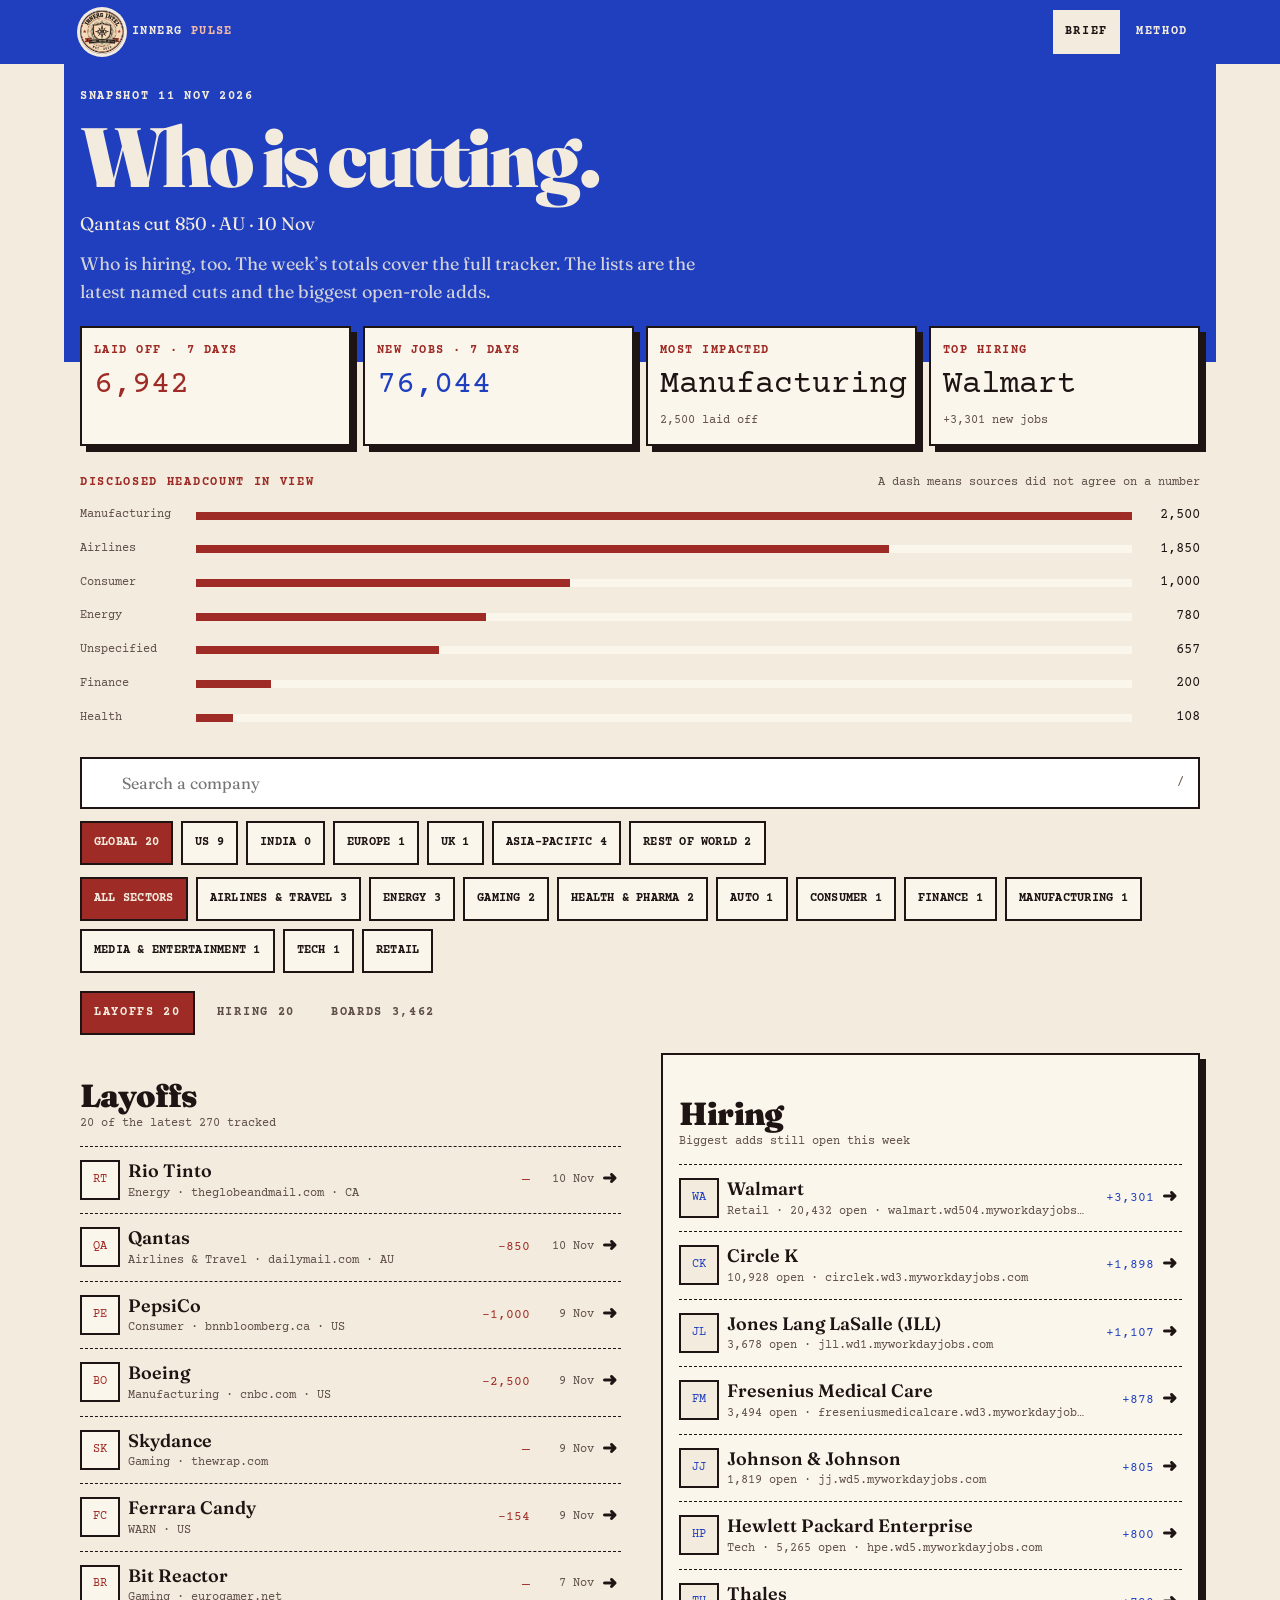
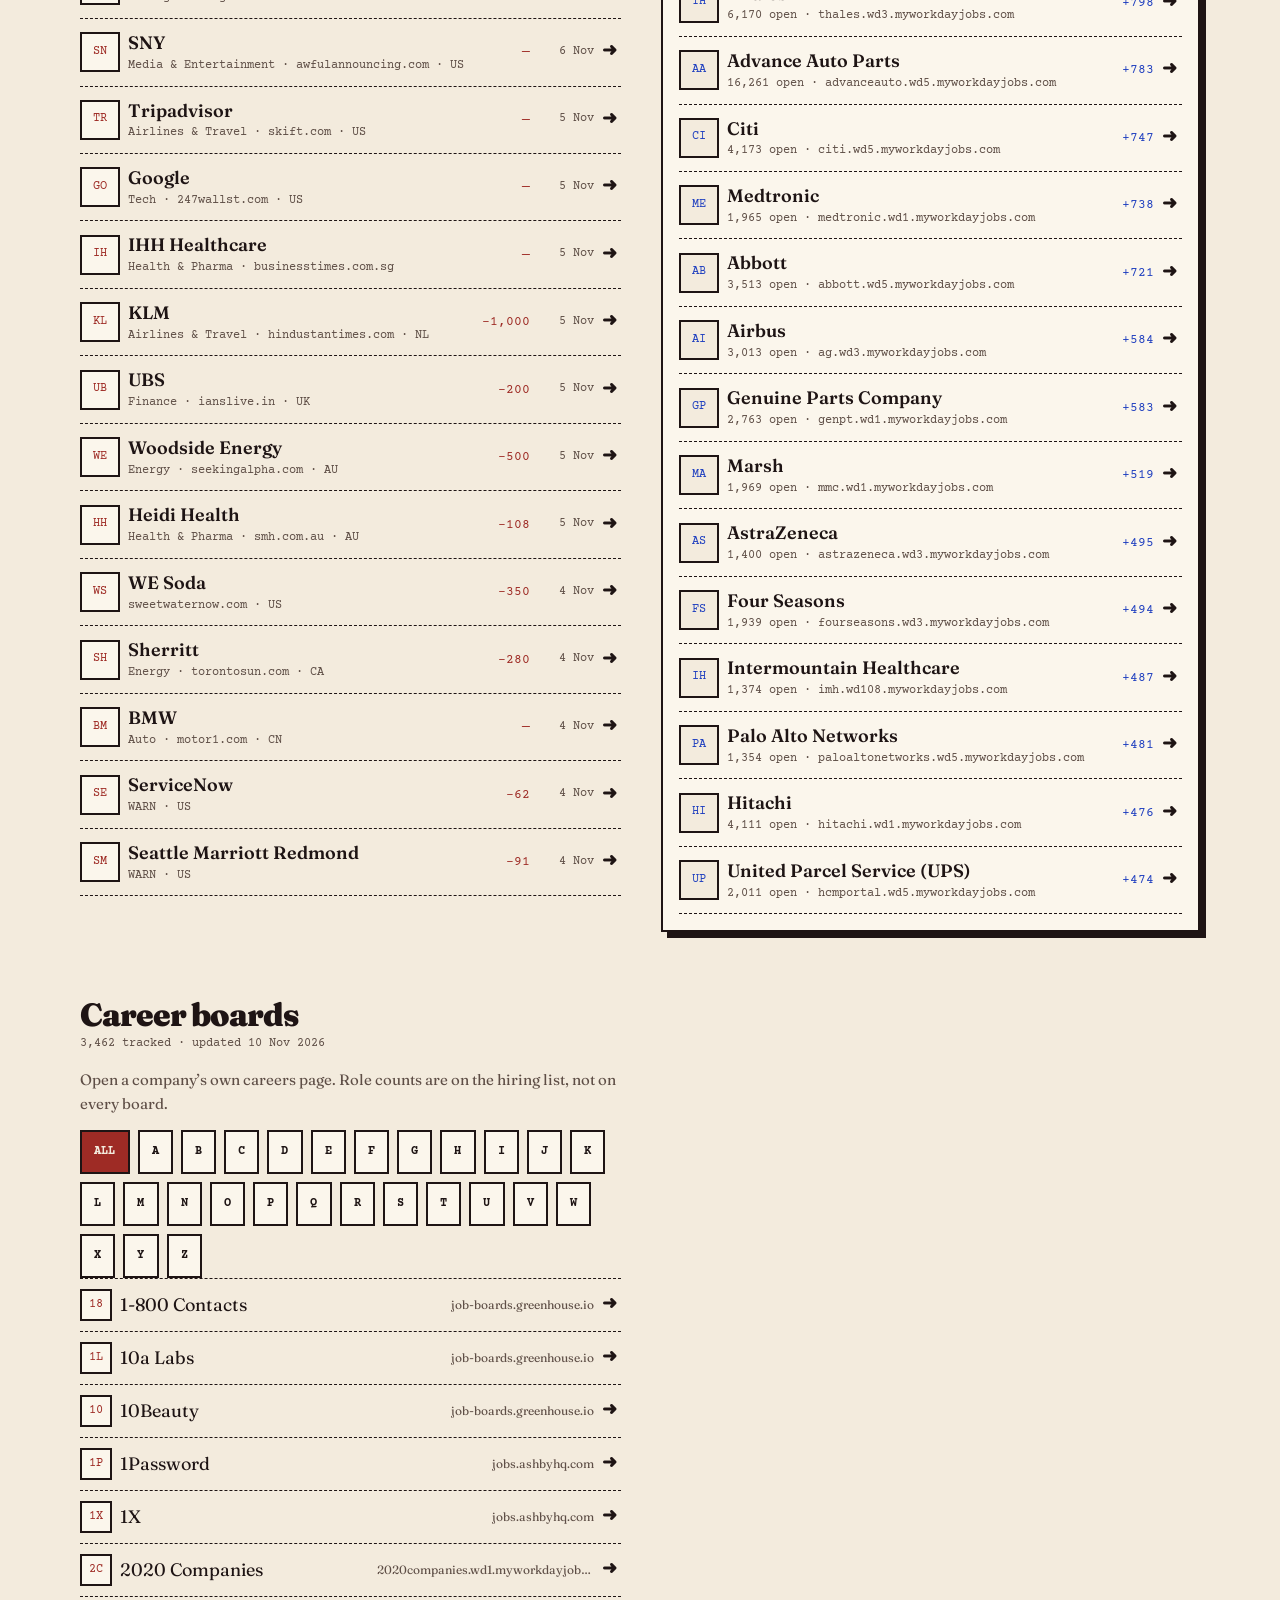
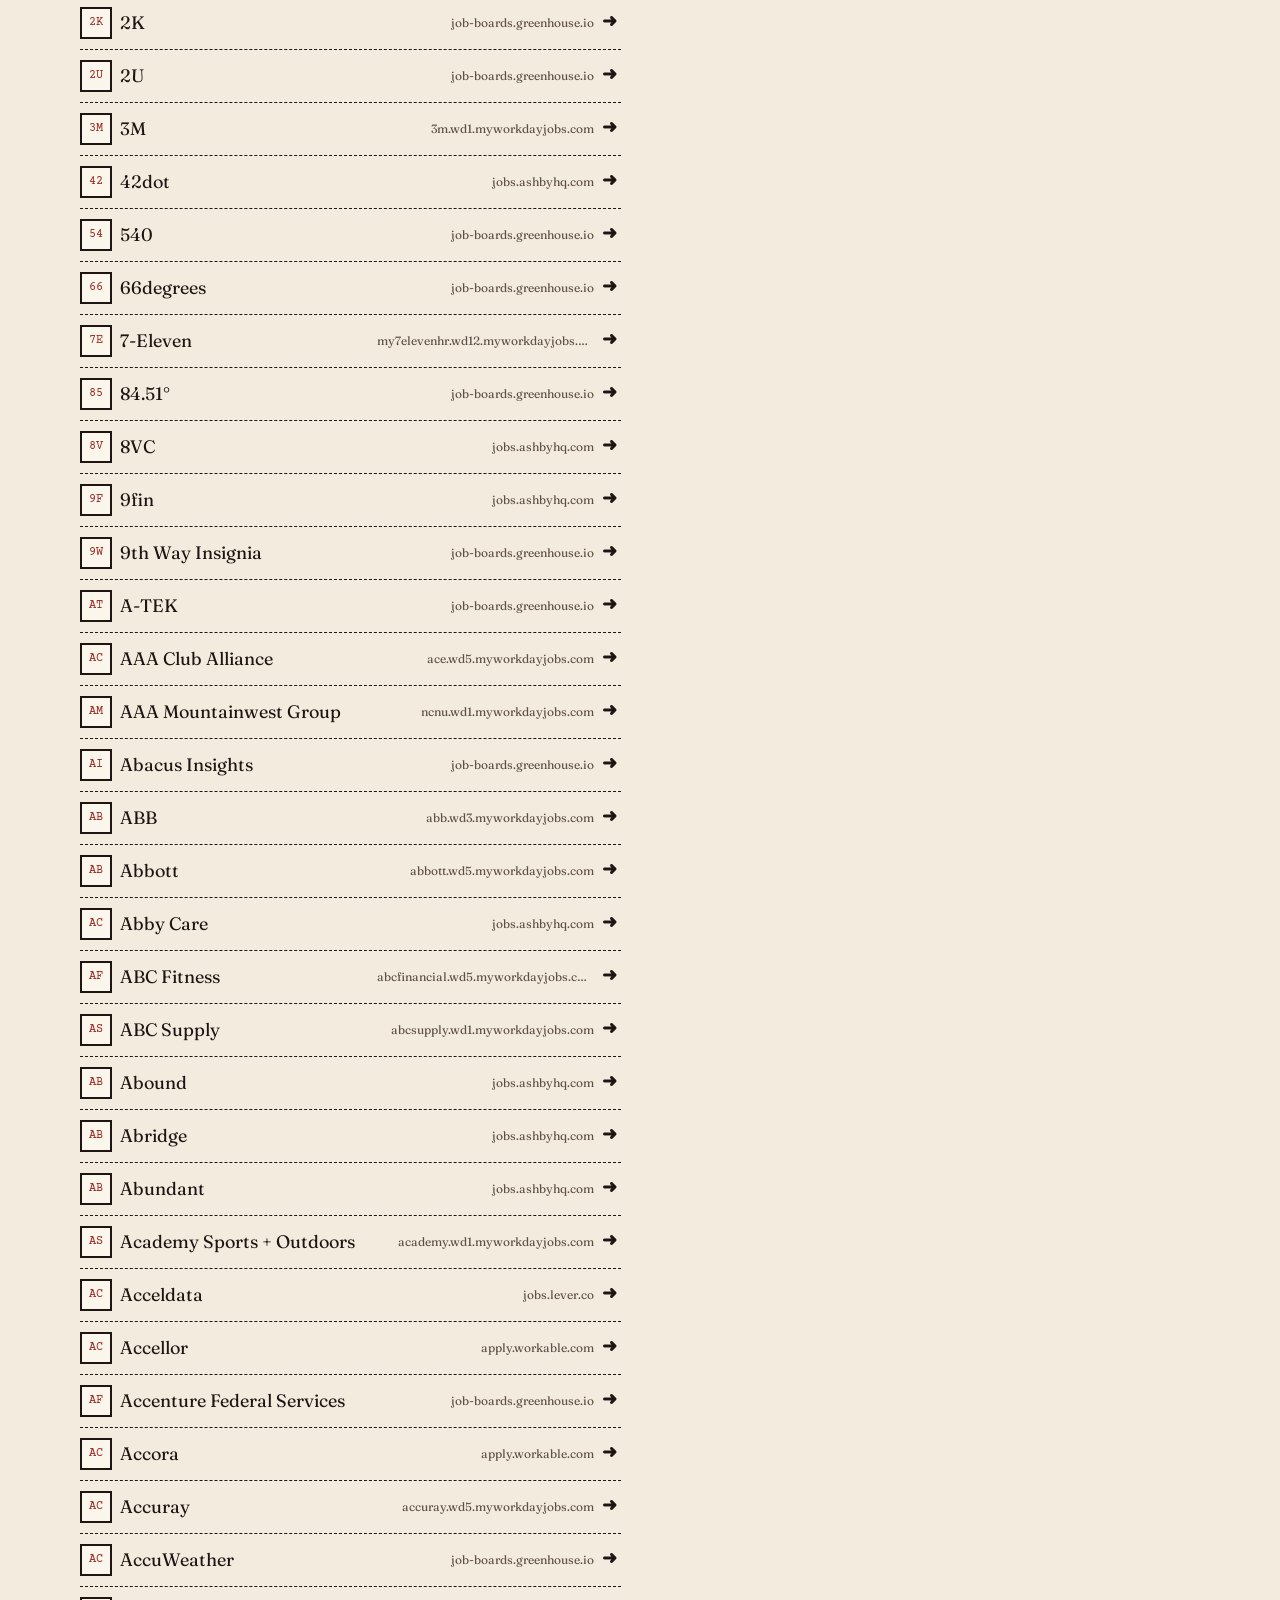
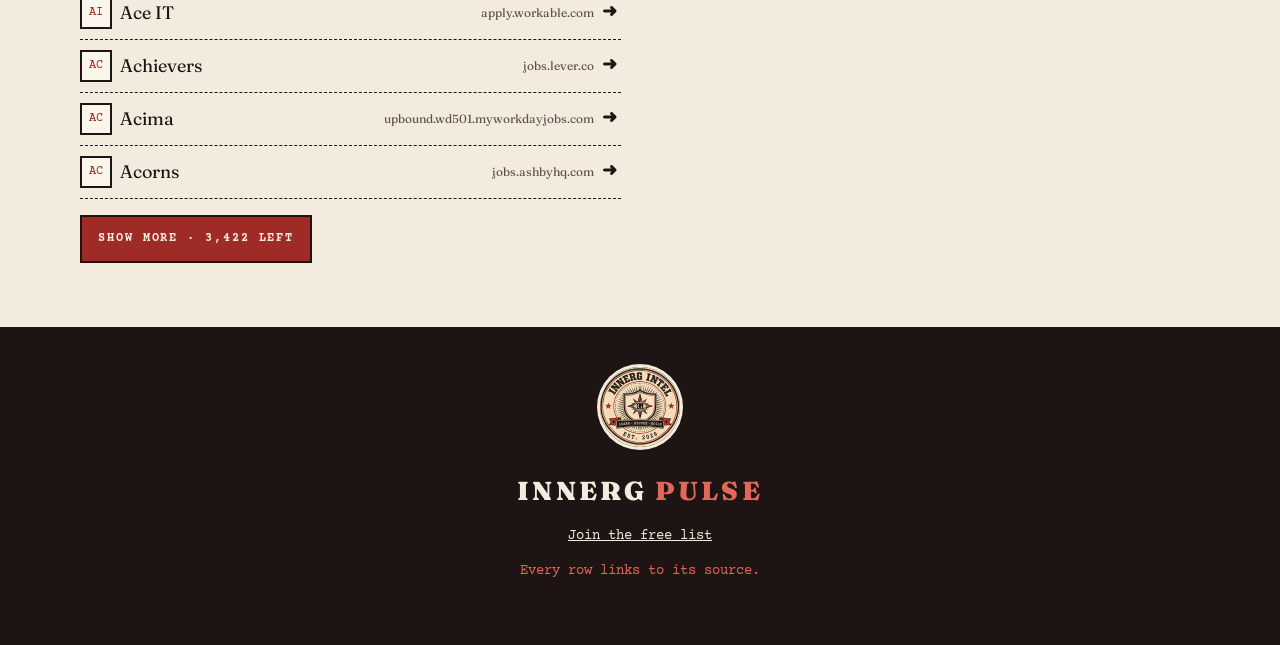
==== labor/index.html @ 7af21bd1 "Stack filters and fit the brief to a phone width." ====
<!doctype html>
<html lang="en">
<head>
  <meta charset="utf-8" />
  <meta name="viewport" content="width=device-width, initial-scale=1" />
  <meta name="theme-color" content="#1F3FBF" />
  <title>INNERG PULSE</title>
  <meta name="description" content="Who is cutting jobs and who is hiring. Named layoffs and open career boards, each linked to its source." />
  <link rel="icon" href="./favicon.svg" type="image/svg+xml" />
  <link rel="preconnect" href="https://fonts.googleapis.com" />
  <link rel="preconnect" href="https://fonts.gstatic.com" crossorigin />
  <link href="https://fonts.googleapis.com/css2?family=Fraunces:opsz,wght@9..144,400;9..144,700;9..144,900&family=Courier+Prime:wght@400;700&display=swap" rel="stylesheet" />
  <link rel="stylesheet" href="./assets/site.css?v=5" />
</head>
<body class="pane-cuts">
  <header class="top">
    <div class="top-row">
      <a class="brand" href="./"><img src="./assets/seal-320.jpg" width="54" height="54" alt="" />INNERG <span>PULSE</span></a>
      <nav aria-label="Main">
        <a href="./" aria-current="page">Brief</a>
        <a href="./method.html">Method</a>
      </nav>
    </div>
  </header>
  <main id="stage"></main>
  <footer class="foot">
    <div class="foot-in">
      <img src="./assets/seal-320.jpg" width="96" height="96" alt="" />
      <p class="word">INNERG <span>PULSE</span></p>
      <p><a href="https://pulse.innergintel.study/">Join the free list</a></p>
      <p class="tag">Every row links to its source.</p>
    </div>
  </footer>
  <script type="module" src="./assets/app.js?v=5"></script>
</body>
</html>
---- labor/assets/site.css ----
:root {
  --sky: #1f3fbf;
  --cream: #f3ebdd;
  --sheet: #fbf6ec;
  --ink: #1e1414;
  --red: #9e2b25;
  --mute: #5e4e46;
  --peach: #f6b9a6;
  --coral: #e0675a;
  --serif: Fraunces, Georgia, "Times New Roman", serif;
  --mono: "Courier Prime", "Courier New", Courier, monospace;
}
* { box-sizing: border-box; }
html, body { margin: 0; max-width: 100%; overflow-x: hidden; }
body {
  background: var(--cream);
  color: var(--ink);
  font-family: var(--serif);
  font-size: 18px;
  line-height: 1.55;
  overflow-x: hidden;
}
a { color: inherit; }
img { max-width: 100%; }
.top {
  position: sticky; top: 0; z-index: 20; background: var(--sky); color: var(--cream);
}
.top-row, .wrap, .foot-in { max-width: 72rem; margin: 0 auto; padding-left: 16px; padding-right: 16px; }
.top-row { display: flex; flex-wrap: wrap; align-items: center; justify-content: space-between; gap: 8px 12px; min-height: 64px; padding-top: 8px; padding-bottom: 8px; }
.brand { display: flex; align-items: center; gap: 8px; min-width: 0; text-decoration: none; font-family: var(--mono); font-weight: 700; letter-spacing: 0.12em; font-size: 12px; }
.brand img { width: 44px; height: 44px; }
.brand img, .foot img { border-radius: 50%; box-shadow: 0 0 0 3px var(--cream); }
.brand span { color: var(--peach); }
nav { display: flex; gap: 4px; font-family: var(--mono); font-size: 12px; font-weight: 700; letter-spacing: 0.14em; text-transform: uppercase; }
nav a { display: inline-flex; align-items: center; height: 44px; padding: 0 12px; text-decoration: none; }
nav a[aria-current="page"] { background: var(--cream); color: var(--ink); }
main { max-width: 72rem; margin: 0 auto; padding: 0 16px 64px; }
.hero { margin: 0 -16px; padding: 24px 16px 56px; background: var(--sky); color: var(--cream); }
.kicker { margin: 0; font-family: var(--mono); font-weight: 700; font-size: 12px; letter-spacing: 0.14em; text-transform: uppercase; }
.kicker.red { color: var(--red); }
h1 { margin: 12px 0 0; max-width: 11ch; font-weight: 900; font-size: clamp(48px, 10vw, 84px); line-height: 0.9; letter-spacing: -0.03em; }
.lede { margin: 16px 0 0; max-width: 34ch; }
.note { margin: 12px 0 0; max-width: 40rem; color: rgba(243, 235, 221, 0.85); }
.stats { position: relative; z-index: 1; display: grid; grid-template-columns: 1fr 1fr; gap: 12px; margin-top: -36px; }
.stamp { background: var(--sheet); border: 2px solid var(--ink); box-shadow: 6px 6px 0 var(--ink); padding: 14px 12px; min-width: 0; }
.stamp .kicker { letter-spacing: 0.12em; }
.stat { margin: 8px 0 0; font-family: var(--mono); font-size: clamp(22px, 4vw, 32px); line-height: 1.1; }
.stat.loss, .loss { color: var(--red); }
.stat.gain, .gain { color: var(--sky); }
.fine { margin: 8px 0 0; min-height: 1.2em; font-family: var(--mono); font-size: 12px; color: var(--mute); }
.section-head, .col-head { display: flex; flex-direction: column; gap: 4px; margin: 28px 0 12px; }
.bars { display: flex; flex-direction: column; gap: 12px; margin: 0; padding: 0; list-style: none; }
.bars li { display: flex; align-items: center; gap: 12px; }
.bars .name { width: 6.5rem; flex: none; overflow: hidden; text-overflow: ellipsis; white-space: nowrap; font-family: var(--mono); font-size: 12px; color: var(--mute); }
.track { flex: 1; min-width: 0; height: 8px; background: var(--sheet); }
.track i { display: block; height: 8px; background: var(--red); }
.bars .n { width: 3.5rem; text-align: right; font-family: var(--mono); font-size: 14px; }
.search { position: relative; display: block; margin-top: 28px; }
.search input {
  width: 100%; height: 52px; border: 2px solid var(--ink); background: #fff; color: var(--ink);
  font: inherit; font-size: 16px; padding: 0 44px 0 40px;
}
.search svg { position: absolute; top: 50%; left: 12px; transform: translateY(-50%); }
.clear, .slash { position: absolute; top: 0; right: 4px; height: 52px; width: 44px; border: 0; background: none; color: var(--mute); font: inherit; }
.slash { display: none; width: auto; padding-right: 12px; pointer-events: none; font-family: var(--mono); font-size: 12px; }
.chips { display: flex; flex-wrap: wrap; gap: 8px; margin-top: 12px; }
.chip {
  height: 44px; padding: 0 12px; border: 2px solid var(--ink); background: var(--sheet); color: var(--ink);
  font-family: var(--mono); font-size: 12px; font-weight: 700; letter-spacing: 0.02em; text-transform: uppercase; cursor: pointer;
}
.chip[aria-pressed="true"], .tab[aria-selected="true"] { background: var(--red); color: var(--cream); }
.tabs { display: flex; flex-wrap: wrap; gap: 8px; margin-top: 18px; }
.tab { height: 44px; padding: 0 12px; border: 2px solid transparent; background: none; color: var(--mute); font-family: var(--mono); font-size: 12px; font-weight: 700; letter-spacing: 0.14em; text-transform: uppercase; cursor: pointer; }
.tab[aria-selected="true"] { border-color: var(--ink); }
.hint { font-size: 15px; color: var(--mute); }
.hint button { border: 0; background: none; font: inherit; font-weight: 700; text-decoration: underline; text-underline-offset: 4px; cursor: pointer; }
.split { margin-top: 18px; }
.col-head h2 { margin: 0; font-size: 32px; font-weight: 900; letter-spacing: -0.03em; line-height: 0.95; }
.col-head p, .quiet { margin: 0; font-family: var(--mono); font-size: 12px; color: var(--mute); }
.rows { list-style: none; margin: 0; padding: 0; border-top: 1px dashed var(--ink); border-bottom: 1px dashed var(--ink); }
.rows li + li { border-top: 1px dashed var(--ink); }
.rows a { display: flex; align-items: center; gap: 8px; min-height: 64px; padding: 10px 0; text-decoration: none; min-width: 0; }
.mark { width: 40px; height: 40px; flex: none; display: grid; place-items: center; border: 2px solid var(--ink); background: var(--sheet); font-family: var(--mono); font-size: 12px; color: var(--red); }
.mark.sky { background: var(--cream); color: var(--sky); }
.mark.sm { width: 32px; height: 32px; }
.who { min-width: 0; flex: 1; }
.who strong, .who em { display: block; overflow: hidden; text-overflow: ellipsis; white-space: nowrap; }
.who strong { font-weight: 600; }
.who em { font-style: normal; font-family: var(--mono); font-size: 12px; color: var(--mute); }
.people { width: 3.6rem; flex: none; text-align: right; font-family: var(--mono); font-size: 13px; }
.when { display: none; width: 3.5rem; flex: none; text-align: right; font-family: var(--mono); font-size: 12px; color: var(--mute); }
.host { display: none; min-width: 0; max-width: 40%; overflow: hidden; text-overflow: ellipsis; white-space: nowrap; font-size: 12px; color: var(--mute); }
.arrow {
  flex: none;
  width: 1.1em;
  color: var(--ink);
  font-family: "Courier Prime", Courier, sans-serif;
  font-size: 18px;
  font-weight: 700;
  line-height: 1;
  font-variant-emoji: text;
}
.empty { border-top: 1px dashed var(--ink); border-bottom: 1px dashed var(--ink); padding: 32px 0; color: var(--mute); font-size: 15px; }
.more { margin-top: 16px; height: 48px; padding: 0 16px; border: 2px solid var(--ink); background: var(--red); color: var(--cream); font-family: var(--mono); font-size: 12px; font-weight: 700; letter-spacing: 0.16em; text-transform: uppercase; cursor: pointer; }
.hiring { padding: 16px; }
.article { max-width: 40rem; display: flex; flex-direction: column; gap: 28px; padding-top: 32px; }
.article h1 { max-width: none; color: var(--ink); font-size: clamp(40px, 8vw, 64px); }
.article h2 { margin: 0; }
.article p { margin: 8px 0 0; }
.back { font-weight: 700; }
.foot { background: var(--ink); color: var(--cream); text-align: center; font-family: var(--mono); font-size: 14px; }
.foot-in { padding: 40px 20px 48px; }
.foot img { width: 80px; height: 80px; }
.foot .word { font-family: var(--serif); font-weight: 900; font-size: 26px; letter-spacing: 0.12em; margin: 16px 0 8px; }
.foot .word span, .foot .tag { color: var(--coral); }
.foot a { color: var(--cream); }
:focus-visible { outline: 3px solid var(--sky); outline-offset: 2px; }
.top :focus-visible { outline-color: var(--cream); }
@media (max-width: 640px) {
  .stamp { box-shadow: 3px 3px 0 var(--ink); }
  .bars .name { width: 4.75rem; }
}
@media (min-width: 640px) {
  .slash { display: inline-flex; align-items: center; }
  .when, .host { display: block; }
  .stats { grid-template-columns: repeat(4, 1fr); }
}
@media (min-width: 960px) {
  .pane-cuts .hiring-col, .pane-hiring .cuts-col { display: block; }
  .pane-cuts .split, .pane-hiring .split { display: grid; grid-template-columns: 1fr 1fr; gap: 40px; align-items: start; }
  .section-head { flex-direction: row; align-items: baseline; justify-content: space-between; }
}
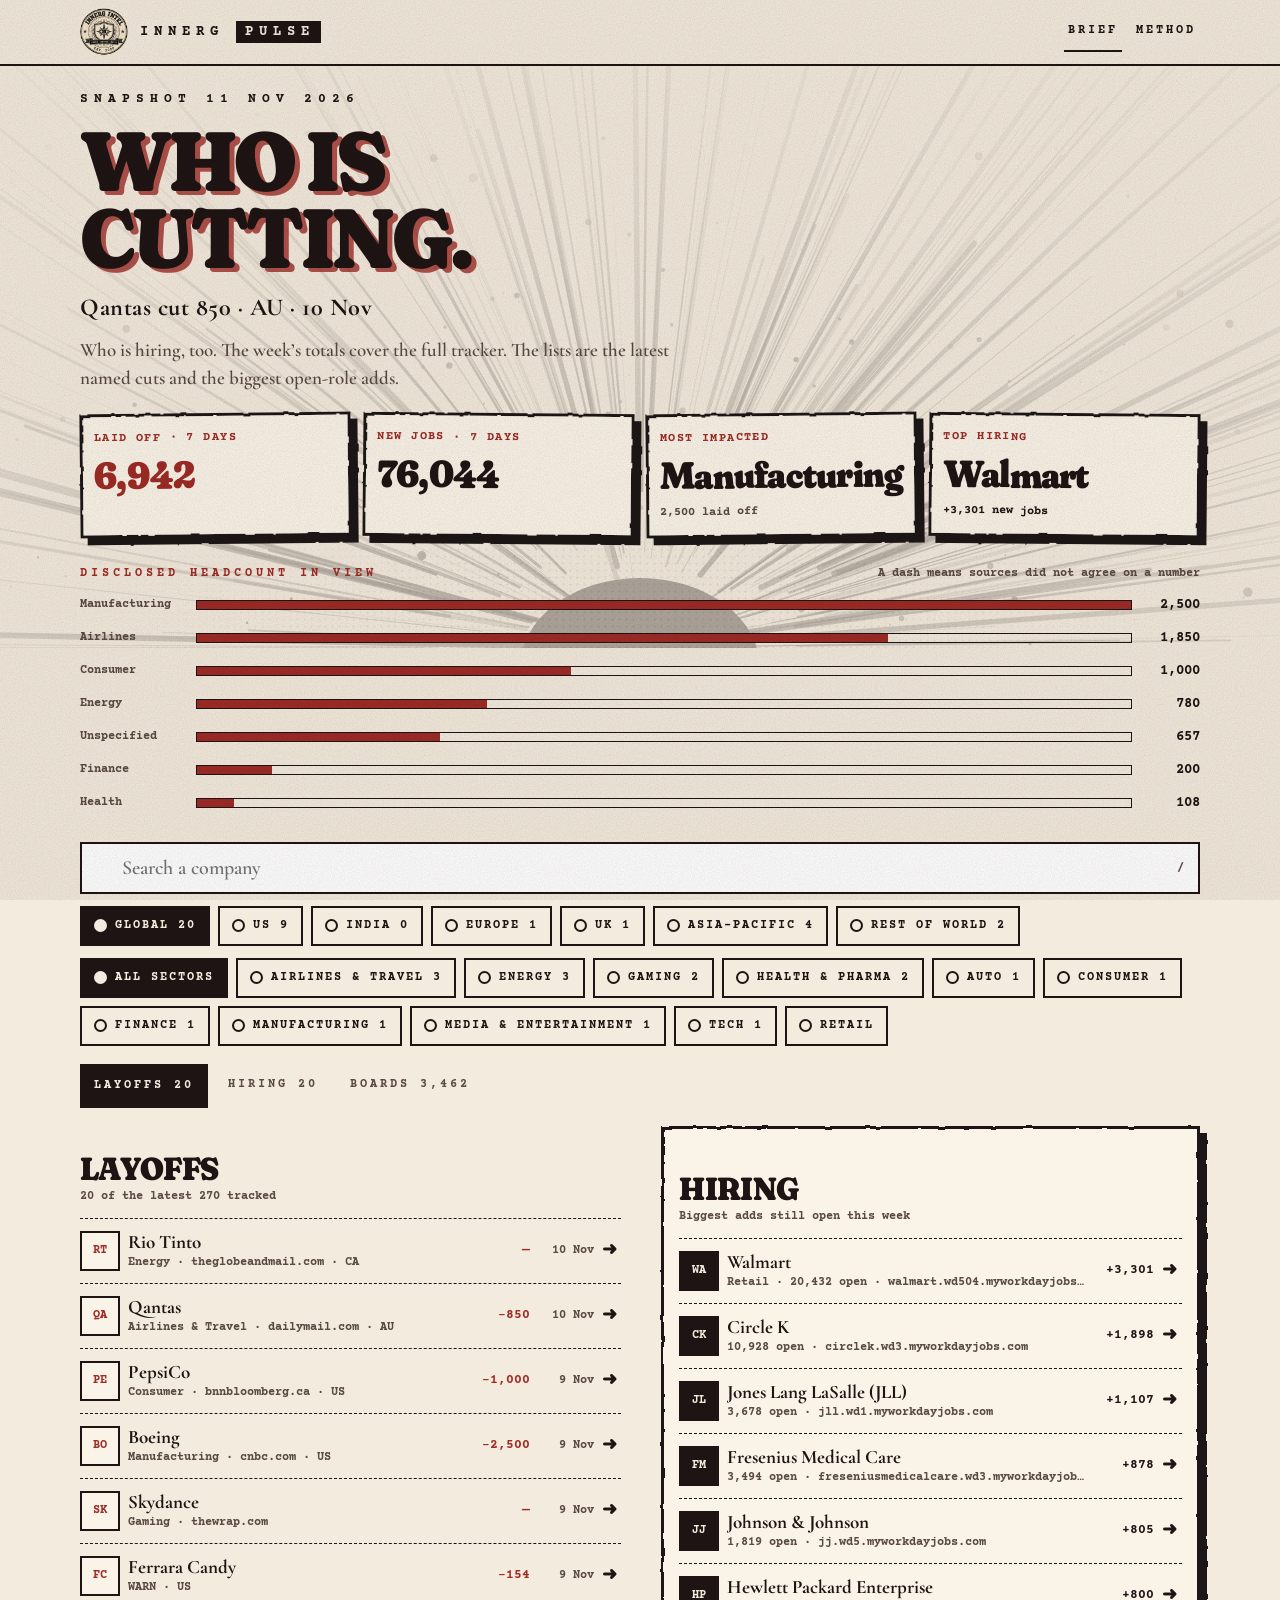
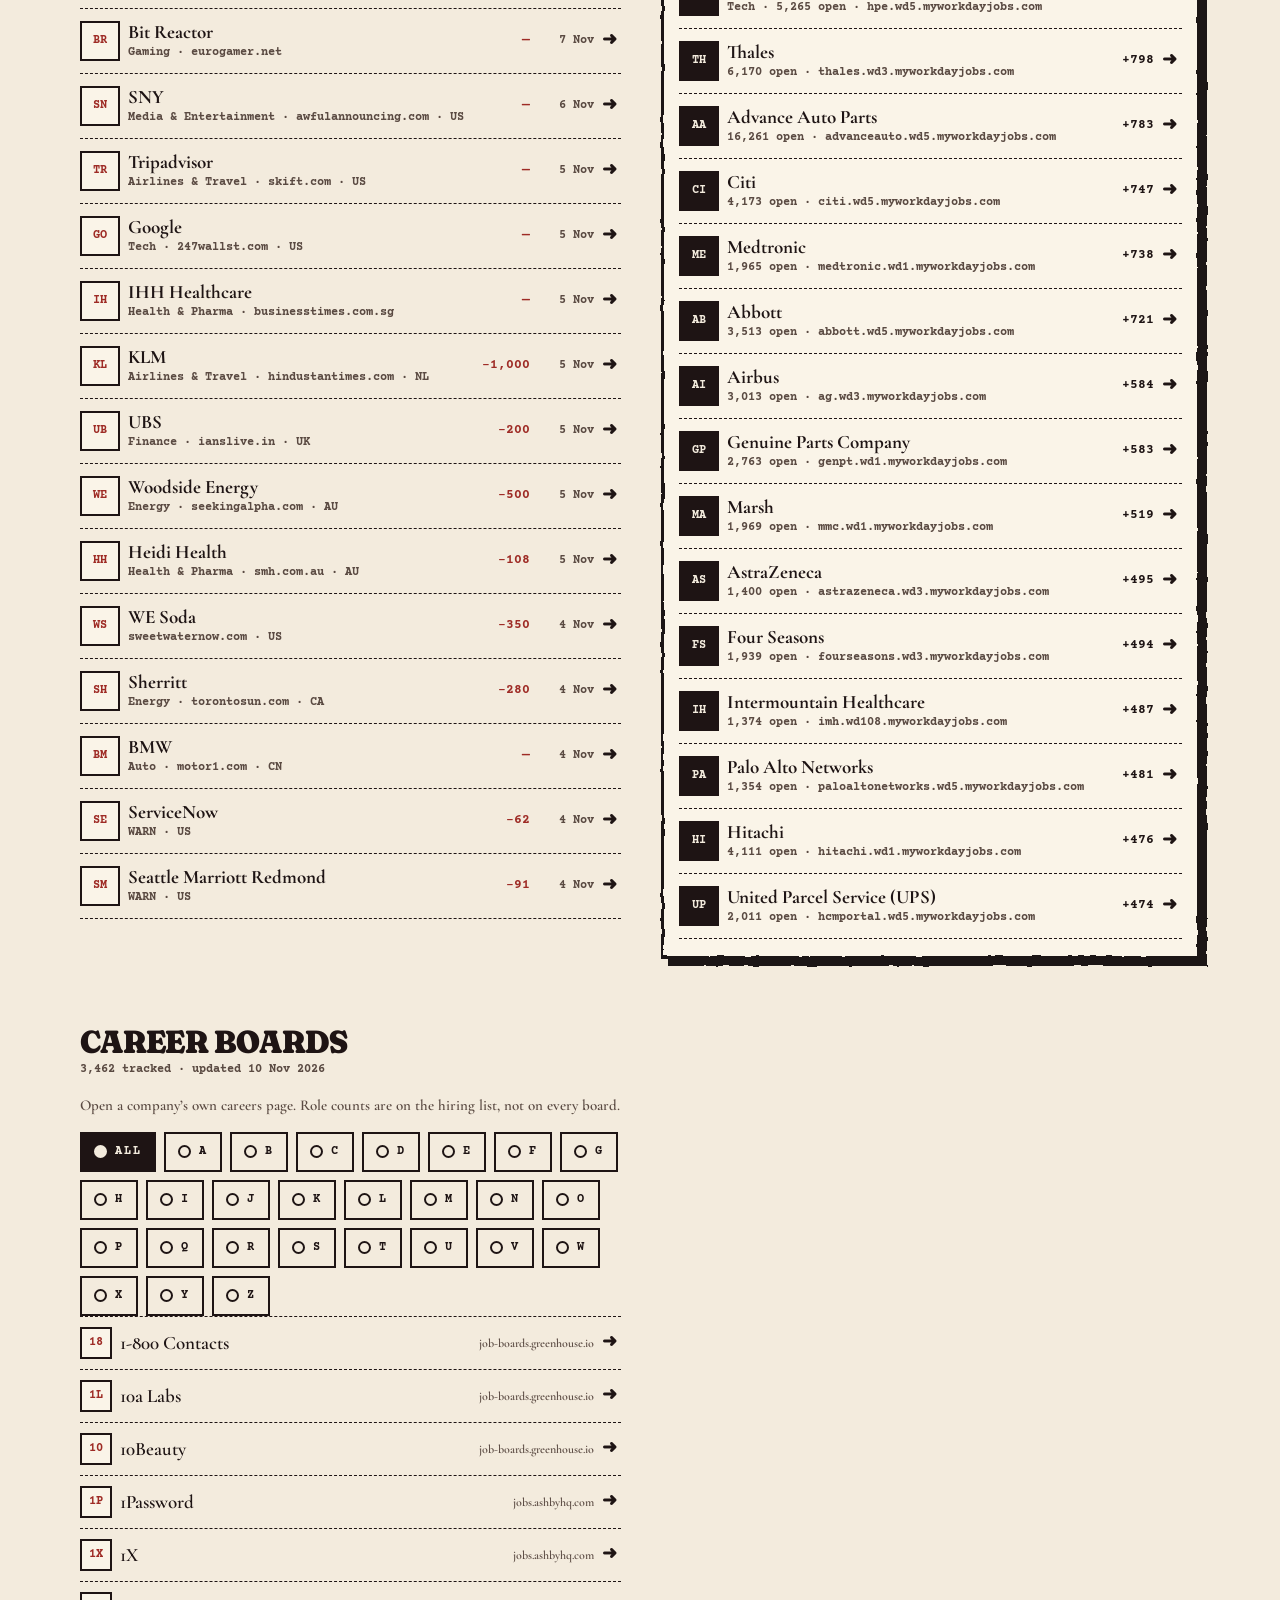
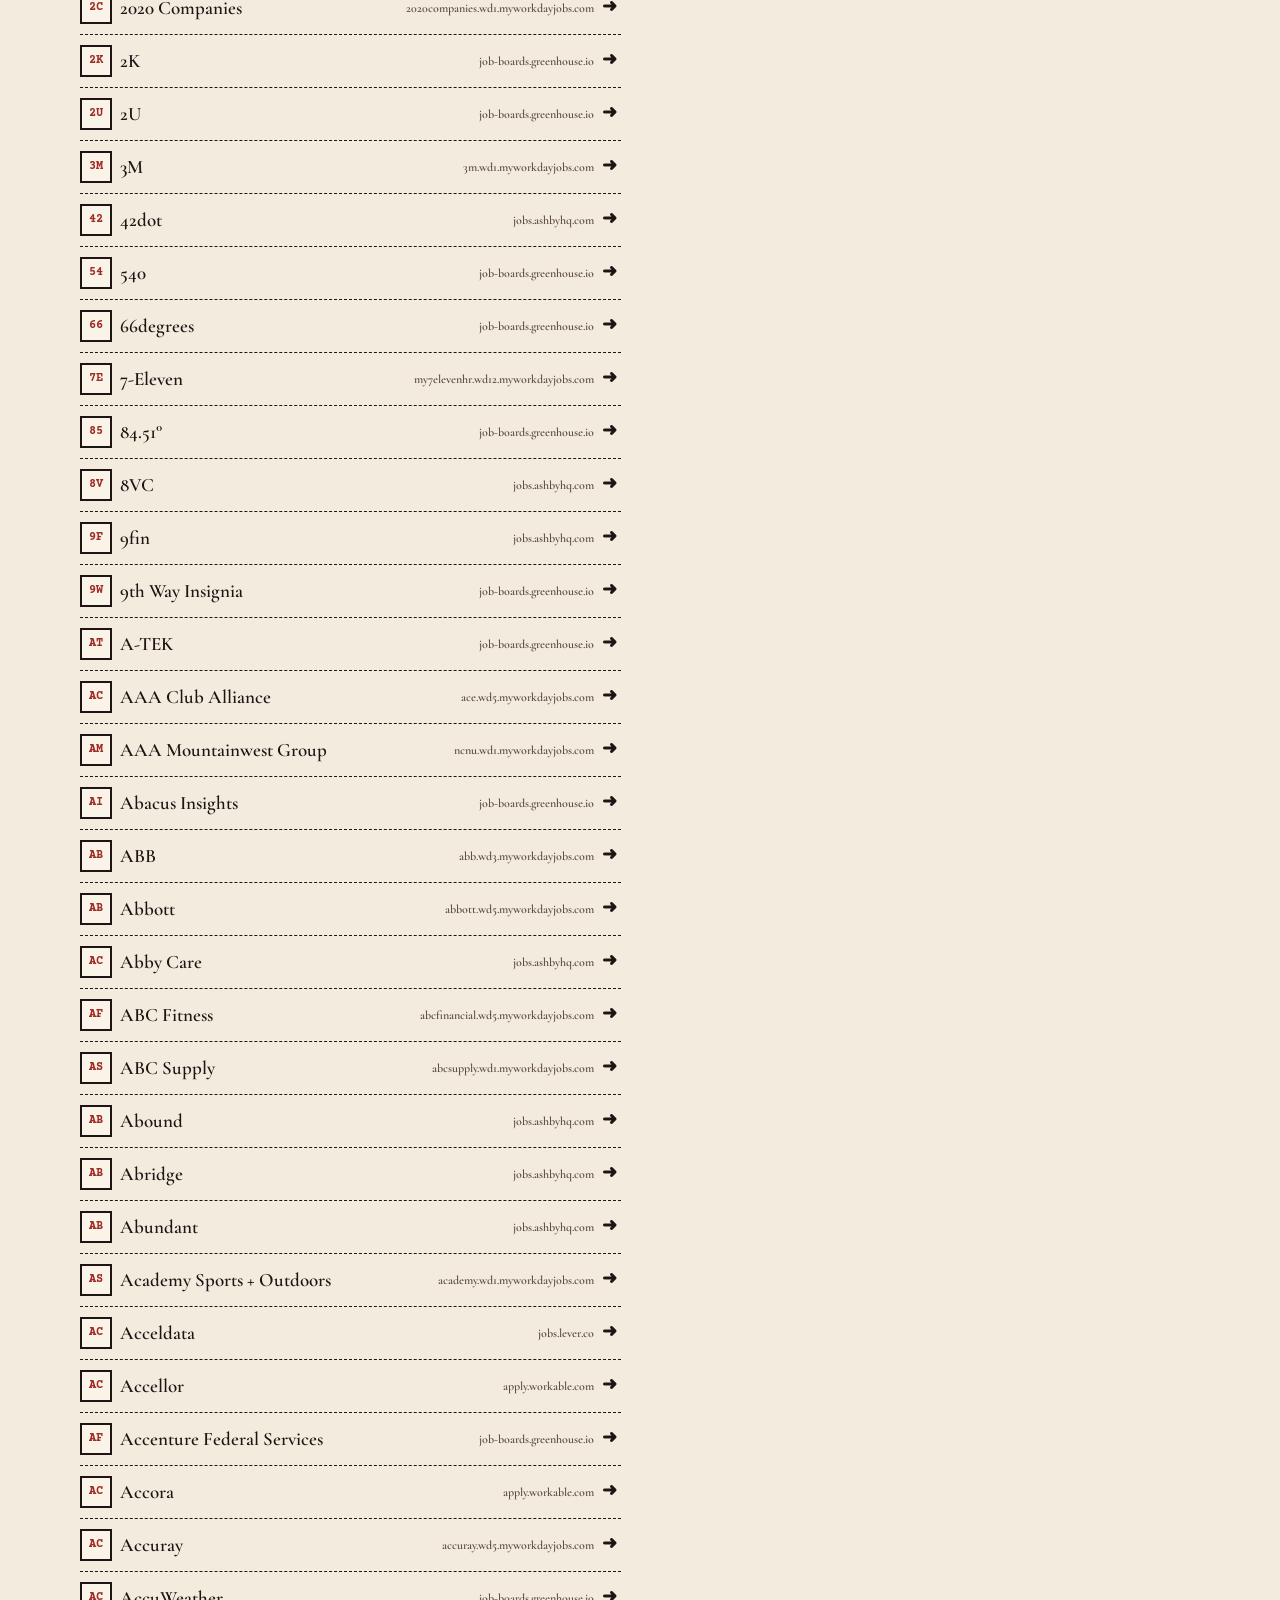
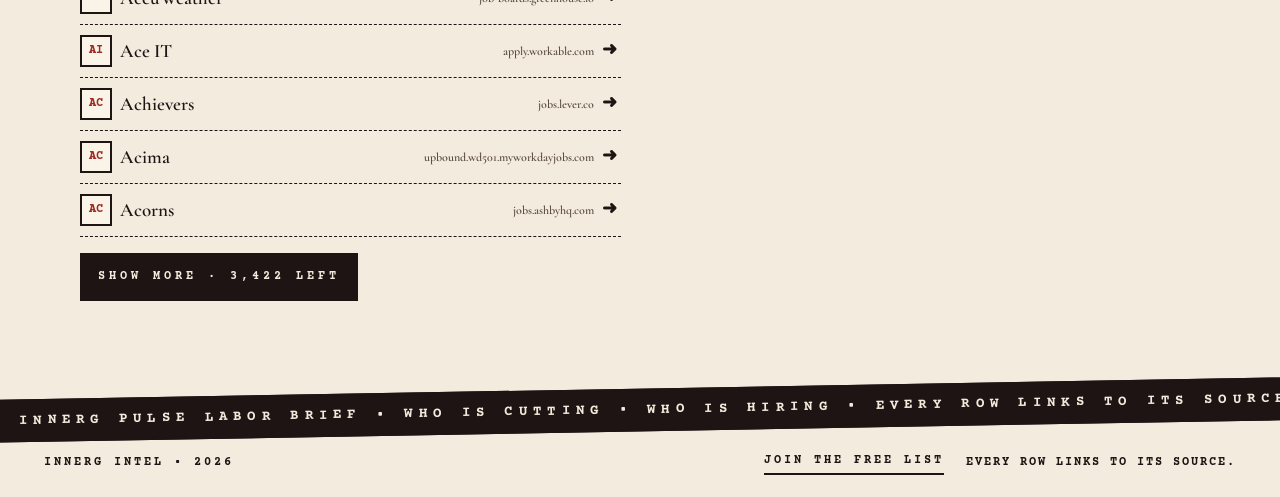
==== commit 89949372: "Restyle the labor brief in Style A v3 to match the sign-up page" ====
--- a/labor/index.html
+++ b/labor/index.html
@@ -2,17 +2,27 @@
 <html lang="en">
 <head>
   <meta charset="utf-8" />
-  <meta name="viewport" content="width=device-width, initial-scale=1" />
-  <meta name="theme-color" content="#1F3FBF" />
+  <meta name="viewport" content="width=device-width, initial-scale=1, viewport-fit=cover" />
+  <meta name="theme-color" content="#F3EBDD" />
   <title>INNERG PULSE</title>
   <meta name="description" content="Who is cutting jobs and who is hiring. Named layoffs and open career boards, each linked to its source." />
   <link rel="icon" href="./favicon.svg" type="image/svg+xml" />
   <link rel="preconnect" href="https://fonts.googleapis.com" />
   <link rel="preconnect" href="https://fonts.gstatic.com" crossorigin />
-  <link href="https://fonts.googleapis.com/css2?family=Fraunces:opsz,wght@9..144,400;9..144,700;9..144,900&family=Courier+Prime:wght@400;700&display=swap" rel="stylesheet" />
+  <link href="https://fonts.googleapis.com/css2?family=Fraunces:opsz,wght,SOFT@9..144,400..900,0..100&amp;family=Cormorant+Garamond:ital,wght@0,600;0,700;1,600&amp;family=Courier+Prime:wght@400;700&amp;display=swap" rel="stylesheet" />
   <link rel="stylesheet" href="./assets/site.css?v=5" />
+  <link rel="stylesheet" href="./assets/labor-a.css?v=a-1" />
+  <script defer src="../pulse-a.js?v=a-1"></script>
 </head>
 <body class="pane-cuts">
+  <script src="../pulse-splash.js?v=s-1"></script>
+  <a class="skip-link" href="#stage">Skip to content</a>
+  <svg class="defs" aria-hidden="true" focusable="false">
+    <filter id="rough"><feTurbulence type="fractalNoise" baseFrequency=".035" numOctaves="3" seed="4" /><feDisplacementMap in="SourceGraphic" scale="7" /></filter>
+    <filter id="rough-sm"><feTurbulence type="fractalNoise" baseFrequency=".08" numOctaves="2" seed="9" /><feDisplacementMap in="SourceGraphic" scale="3" /></filter>
+  </svg>
+  <div class="grain" aria-hidden="true"></div>
+  <div class="burst-wrap" aria-hidden="true"><svg class="burst" id="burst" viewBox="0 0 1600 900" preserveAspectRatio="xMidYMax slice"></svg></div>
   <header class="top">
     <div class="top-row">
       <a class="brand" href="./"><img src="./assets/seal-320.jpg" width="54" height="54" alt="" />INNERG <span>PULSE</span></a>
@@ -23,13 +33,14 @@
     </div>
   </header>
   <main id="stage"></main>
+  <div class="marquee" aria-hidden="true">
+    <div class="mtrack">
+      <span>▶ INNERG PULSE LABOR BRIEF • WHO IS CUTTING • WHO IS HIRING • EVERY ROW LINKS TO ITS SOURCE • </span><span>▶ INNERG PULSE LABOR BRIEF • WHO IS CUTTING • WHO IS HIRING • EVERY ROW LINKS TO ITS SOURCE • </span>
+    </div>
+  </div>
   <footer class="foot">
-    <div class="foot-in">
-      <img src="./assets/seal-320.jpg" width="96" height="96" alt="" />
-      <p class="word">INNERG <span>PULSE</span></p>
-      <p><a href="https://pulse.innergintel.study/">Join the free list</a></p>
-      <p class="tag">Every row links to its source.</p>
-    </div>
+    <p class="no">INNERG INTEL • 2026</p>
+    <p class="links"><a href="https://pulse.innergintel.study/">Join the free list</a><span class="tag">Every row links to its source.</span></p>
   </footer>
   <script type="module" src="./assets/app.js?v=5"></script>
 </body>
--- a/labor/assets/labor-a.css
+++ b/labor/assets/labor-a.css
@@ -0,0 +1,153 @@
+/* INNERG PULSE labor brief ~ Style A v3 (2026-11-11)
+   Loaded after site.css on /labor/ pages only. Matches the sign-up page look:
+   cream paper, warm black ink, one brick red, rough-edged cards, ink burst, slim footer.
+   Design only: no ids or classes app.js depends on are renamed. */
+:root{
+  --cream:#F3EBDD;--sheet:#FAF4E8;--ink:#1E1414;--red:#9E2B25;--mute:#5A4A42;--sky:#1E1414;
+  --serif:"Fraunces",Georgia,"Times New Roman",serif;
+  --garamond:"Cormorant Garamond",Georgia,serif;
+  --mono:"Courier Prime","Courier New",Courier,monospace;
+  --pop:cubic-bezier(.34,1.56,.64,1);--out:cubic-bezier(.16,1,.3,1);
+  color-scheme:light}
+html{background:var(--cream)}
+body{position:relative;background:var(--cream);color:var(--ink);font:600 19px/1.5 var(--garamond);overflow-x:clip;-webkit-font-smoothing:antialiased}
+::selection{background:var(--ink);color:var(--cream)}
+:focus-visible{outline:3px solid var(--red);outline-offset:3px}
+.top :focus-visible{outline-color:var(--red)}
+.defs{position:absolute;width:0;height:0}
+.skip-link{position:absolute;left:-999px;top:8px;background:var(--ink);color:var(--cream);padding:8px 12px;z-index:50;font-family:var(--mono)}
+.skip-link:focus{left:8px}
+
+/* paper grain */
+.grain{position:fixed;inset:0;pointer-events:none;z-index:40;opacity:.22;mix-blend-mode:multiply;
+ background-image:url("data:image/svg+xml,%3Csvg xmlns='http://www.w3.org/2000/svg' width='180' height='180'%3E%3Cfilter id='n'%3E%3CfeTurbulence type='fractalNoise' baseFrequency='.85' numOctaves='2' stitchTiles='stitch'/%3E%3CfeColorMatrix values='0 0 0 0 .12 0 0 0 0 .08 0 0 0 0 .08 0 0 0 .7 0'/%3E%3C/filter%3E%3Crect width='100%25' height='100%25' filter='url(%23n)'/%3E%3C/svg%3E")}
+
+/* ink burst behind the hero (drawn by ../pulse-a.js) */
+.burst-wrap{position:absolute;top:0;left:0;right:0;height:clamp(520px,72vh,680px);overflow:hidden;z-index:0;pointer-events:none}
+.burst-wrap::before{content:"";position:absolute;inset:0;opacity:.45;
+ background:radial-gradient(circle,rgba(30,20,20,.16) 1px,transparent 1.4px) 0 0/7px 7px;
+ -webkit-mask:radial-gradient(70% 55% at 50% 100%,#000 0%,transparent 70%);mask:radial-gradient(70% 55% at 50% 100%,#000 0%,transparent 70%)}
+.burst{position:absolute;left:50%;bottom:0;width:max(1600px,120vw);height:auto;aspect-ratio:16/9;transform:translateX(-50%);opacity:.32;
+ -webkit-mask:radial-gradient(85% 95% at 50% 100%,#000 25%,rgba(0,0,0,.35) 60%,transparent 92%);mask:radial-gradient(85% 95% at 50% 100%,#000 25%,rgba(0,0,0,.35) 60%,transparent 92%)}
+.burst line{stroke:var(--ink);stroke-linecap:round;transform-origin:800px 900px;animation:shoot .9s var(--out) both}
+.burst circle{fill:var(--ink);animation:spat .6s var(--out) both}
+.burst .core{fill:var(--ink);transform-origin:800px 900px;animation:core 1.1s var(--pop) both}
+.burst g.spin{transform-origin:800px 900px;animation:breathe 12s ease-in-out infinite}
+@keyframes shoot{from{stroke-dashoffset:var(--len)}to{stroke-dashoffset:0}}
+@keyframes spat{from{opacity:0;transform:scale(.2)}to{opacity:1;transform:none}}
+@keyframes core{from{transform:scale(0)}to{transform:none}}
+@keyframes breathe{0%,100%{transform:rotate(0) scale(1)}50%{transform:rotate(1.2deg) scale(1.025)}}
+
+/* the method page is mostly reading: keep the burst faint there */
+body:has(.article) .burst{opacity:.14}
+
+/* header: paper, not blue */
+.top{background:rgba(243,235,221,.94);color:var(--ink);border-bottom:2px solid var(--ink);-webkit-backdrop-filter:blur(4px);backdrop-filter:blur(4px)}
+.brand{gap:12px;font:700 14px/1 var(--mono);letter-spacing:6px}
+.brand img{width:48px;height:48px;box-shadow:none;filter:grayscale(1) contrast(1.15) sepia(.25);mix-blend-mode:multiply;transition:transform .5s var(--pop)}
+.brand:hover img{transform:rotate(-12deg) scale(1.06)}
+.brand span{background:var(--ink);color:var(--cream);padding:4px 6px 4px 9px}
+nav{gap:10px;letter-spacing:3px}
+nav a{height:40px;padding:0 4px;border-bottom:2px solid transparent}
+nav a:hover{color:var(--red)}
+nav a[aria-current="page"]{background:none;color:var(--ink);border-bottom-color:currentColor}
+
+/* hero */
+main{position:relative;z-index:1}
+.hero{background:transparent;color:var(--ink)}
+.hero .kicker{letter-spacing:6px;font-size:13px}
+h1{font-family:var(--serif);font-variation-settings:"opsz" 144,"SOFT" 100;text-transform:uppercase;line-height:.92;letter-spacing:-.035em;text-shadow:5px 4px 0 rgba(158,43,37,.8)}
+.lede{font:700 clamp(20px,1.9vw,26px)/1.3 var(--garamond);letter-spacing:.5px}
+.note{color:var(--mute);font-size:19px}
+.kicker{letter-spacing:4px}
+
+/* stat cards: rough-edged sheet with an ink shadow */
+.stamp{position:relative;isolation:isolate;background:none;border:0;box-shadow:none;padding:16px 14px}
+.stamp::before,.stamp::after{content:"";position:absolute;inset:0;z-index:-1;filter:url(#rough-sm)}
+.stamp::after{background:var(--sheet);border:3px solid var(--ink)}
+.stamp::before{background:var(--ink);transform:translate(7px,7px)}
+.stats .stamp:nth-child(odd){transform:rotate(-.6deg)}
+.stats .stamp:nth-child(even){transform:rotate(.5deg)}
+.stat{font:900 clamp(26px,4vw,38px)/1.05 var(--serif);font-variation-settings:"opsz" 144,"SOFT" 100;letter-spacing:-.02em}
+.stat{overflow-wrap:anywhere;hyphens:auto}
+.stat.gain,.gain{color:var(--ink)}
+.fine{font-size:12px}
+
+/* bars */
+.track{background:transparent;border:1.5px solid var(--ink);height:10px}
+.track i{height:100%;background:var(--red)}
+.bars .n{font-weight:700}
+
+/* search */
+.search input{border:2px solid var(--ink);background:#fff;border-radius:0;font:600 20px/1.2 var(--garamond);transition:box-shadow .25s var(--pop),transform .25s var(--pop)}
+.search input:focus{outline:none;box-shadow:5px 5px 0 var(--ink);transform:translate(-2px,-2px)}
+
+/* chips and tabs: homepage chip look */
+.chip{display:inline-flex;align-items:center;gap:8px;height:40px;padding:0 12px;background:transparent;letter-spacing:2px;transition:background .2s,color .2s,transform .25s var(--pop)}
+.chip::before{content:"";flex:none;width:9px;height:9px;border:2px solid currentColor;border-radius:50%;transition:background .2s}
+.chip:hover{transform:translateY(-2px)}
+.chip[aria-pressed="true"]{background:var(--ink);color:var(--cream)}
+.chip[aria-pressed="true"]::before{background:currentColor}
+.tab{letter-spacing:3px;color:var(--mute);border-width:0 0 2px}
+.tab:hover{color:var(--red)}
+.tab[aria-selected="true"]{background:var(--ink);color:var(--cream);border:2px solid var(--ink)}
+
+/* lists */
+.col-head h2{font-family:var(--serif);font-variation-settings:"opsz" 144,"SOFT" 100;text-transform:uppercase;letter-spacing:-.02em}
+.rows a:hover .who strong{color:var(--red)}
+.who strong{font:700 19px/1.3 var(--garamond)}
+.mark{border-width:2px;background:var(--sheet);font-weight:700}
+.mark.sky{background:var(--ink);color:var(--cream);border-color:var(--ink)}
+.hiring{padding:20px 18px}
+
+/* show more: homepage button */
+.more{position:relative;overflow:hidden;background:var(--ink);color:var(--cream);border:2px solid var(--ink);letter-spacing:4px;transition:transform .2s var(--pop),box-shadow .2s var(--pop)}
+.more::after{content:"";position:absolute;inset:0;z-index:-1;background:var(--red);transform:translateX(-101%);transition:transform .35s var(--out)}
+.more{isolation:isolate}
+.more:hover::after,.more:focus-visible::after{transform:none}
+.more:hover{transform:translate(-2px,-2px);box-shadow:4px 4px 0 var(--ink)}
+
+/* method article */
+.article h1{color:var(--ink)}
+.article h2.kicker{letter-spacing:5px}
+.back{font:700 12px/1 var(--mono);letter-spacing:3px;text-transform:uppercase;text-decoration:none;border-bottom:2px solid currentColor;padding-bottom:3px}
+.back:hover{color:var(--red)}
+
+/* marquee */
+.marquee{position:relative;z-index:3;background:var(--ink);color:var(--cream);overflow:hidden;padding:12px 0;transform:rotate(-1deg) scale(1.02);border-block:2px solid var(--ink);margin-top:24px}
+.marquee .mtrack{display:flex;width:max-content;animation:marq 30s linear infinite}
+.marquee span{font:700 14px/1 var(--mono);letter-spacing:6px;white-space:nowrap;padding-right:6px}
+@keyframes marq{from{transform:translateX(0)}to{transform:translateX(-50%)}}
+
+/* slim footer */
+.foot{display:flex;flex-wrap:wrap;align-items:center;justify-content:space-between;gap:10px 24px;background:transparent;color:var(--ink);text-align:left;
+ padding:22px clamp(16px,4vw,44px) calc(22px + env(safe-area-inset-bottom));font:700 12px/1.4 var(--mono);letter-spacing:3px;text-transform:uppercase}
+.foot p{margin:0}
+.foot .links{display:flex;flex-wrap:wrap;gap:8px 22px;align-items:center}
+.foot a{color:var(--ink);text-decoration:none;border-bottom:2px solid currentColor;padding-bottom:3px}
+.foot a:hover{color:var(--red)}
+.foot .tag{color:var(--ink);letter-spacing:2px}
+
+/* splash (same as the sign-up page) */
+.pulse-splash{position:fixed;inset:0;z-index:100;display:grid;place-items:center;cursor:pointer;background:var(--cream);transition:opacity .45s ease,visibility .45s ease}
+.pulse-splash.is-out{opacity:0;visibility:hidden;pointer-events:none}
+.pulse-splash-grain{position:absolute;inset:0;opacity:.3;mix-blend-mode:multiply;
+ background-image:url("data:image/svg+xml,%3Csvg xmlns='http://www.w3.org/2000/svg' width='160' height='160'%3E%3Cfilter id='n'%3E%3CfeTurbulence type='fractalNoise' baseFrequency='.9' numOctaves='2' stitchTiles='stitch'/%3E%3C/filter%3E%3Crect width='100%25' height='100%25' filter='url(%23n)'/%3E%3C/svg%3E")}
+.pulse-splash-seal{position:relative;display:block;width:200px;height:200px;border-radius:50%;mix-blend-mode:multiply;animation:splash 1s var(--pop) both}
+@keyframes splash{0%{opacity:0;transform:scale(2.4) rotate(-14deg)}60%{opacity:1;transform:scale(.94) rotate(2deg)}100%{opacity:1;transform:none}}
+html.pulse-splash-on{overflow:hidden}
+
+@media (max-width:640px){
+  .stamp::before{transform:translate(4px,4px)}
+  .brand{font-size:12px;letter-spacing:3px}
+  .brand img{width:40px;height:40px}
+  h1{text-shadow:3px 3px 0 rgba(158,43,37,.8)}
+  .burst{width:260vw}
+  .stamp{padding:14px 10px}
+  .stat{font-size:clamp(17px,4.7vw,30px);letter-spacing:-.03em}
+}
+@media (prefers-reduced-motion:reduce){
+  *,*::before,*::after{animation-duration:.001ms!important;animation-delay:0s!important;animation-iteration-count:1!important;transition:none!important}
+  .marquee .mtrack{transform:none}
+  .pulse-splash{display:none}
+}
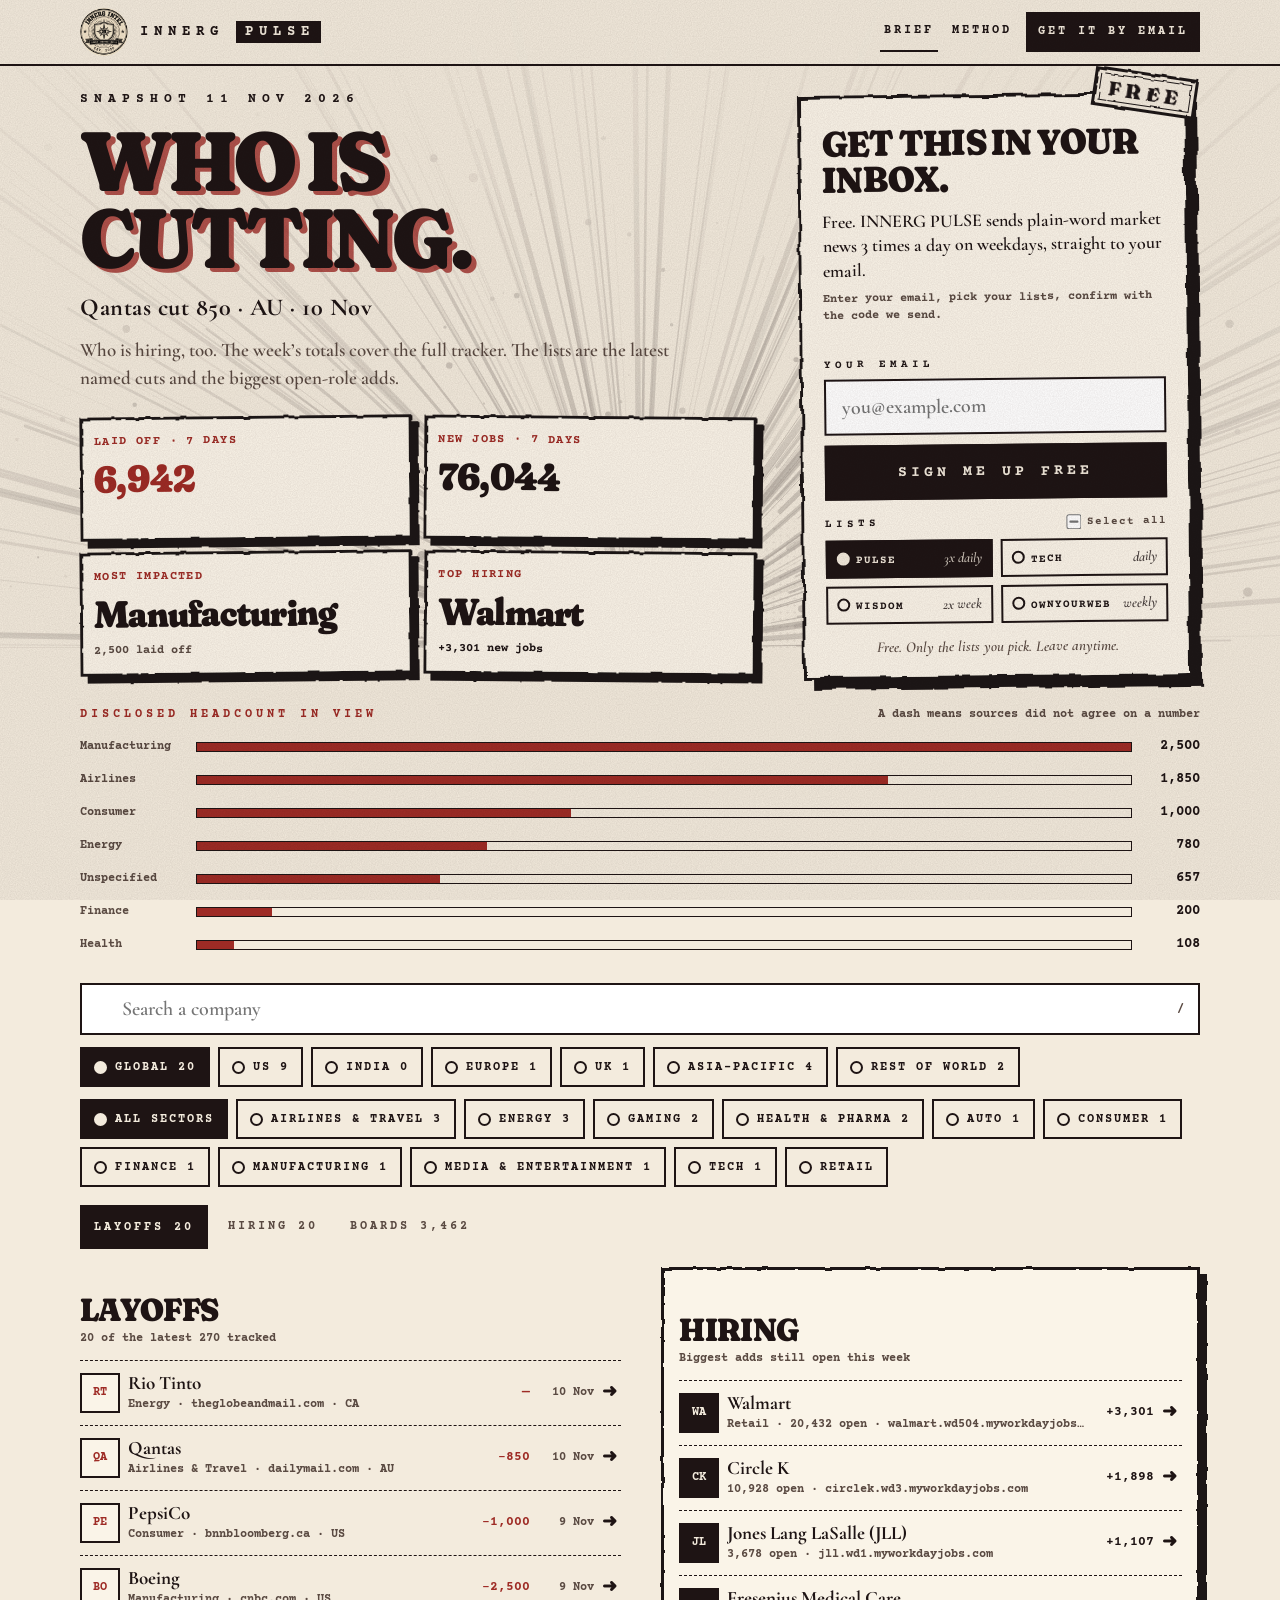
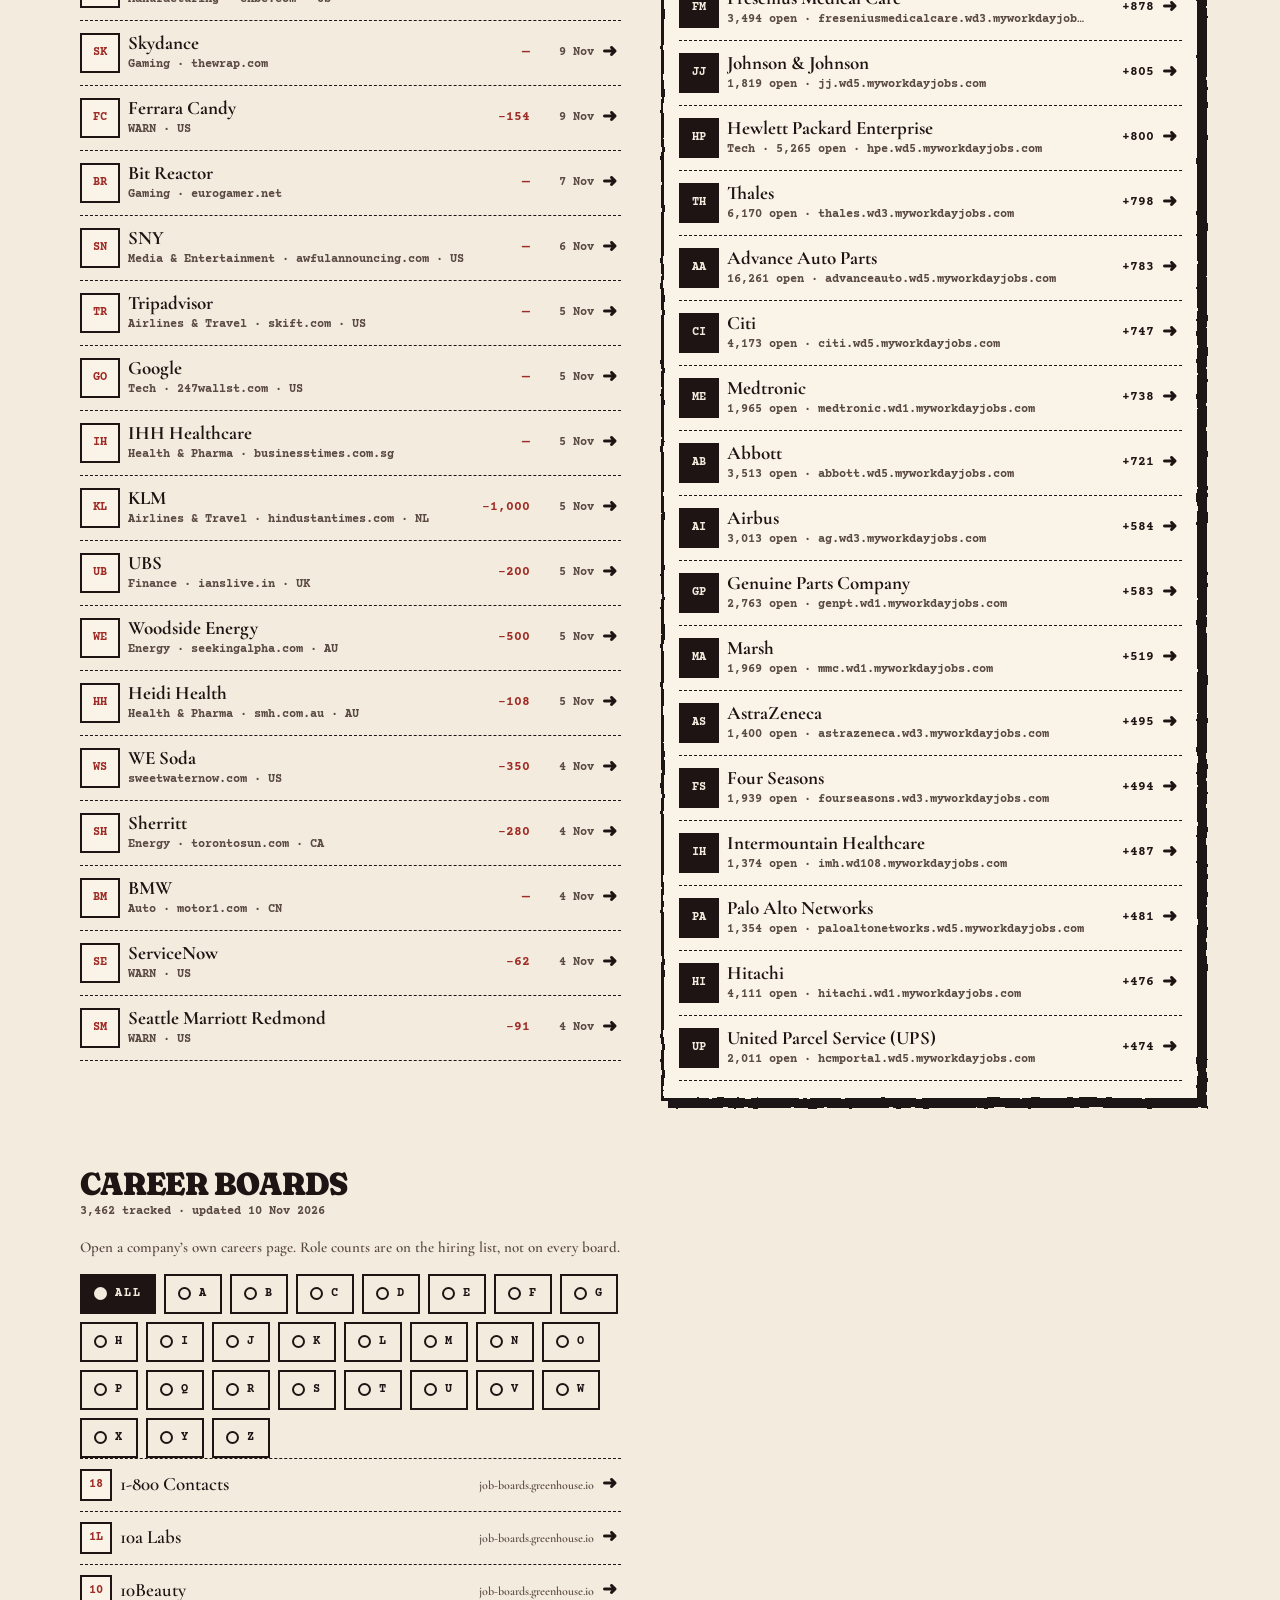
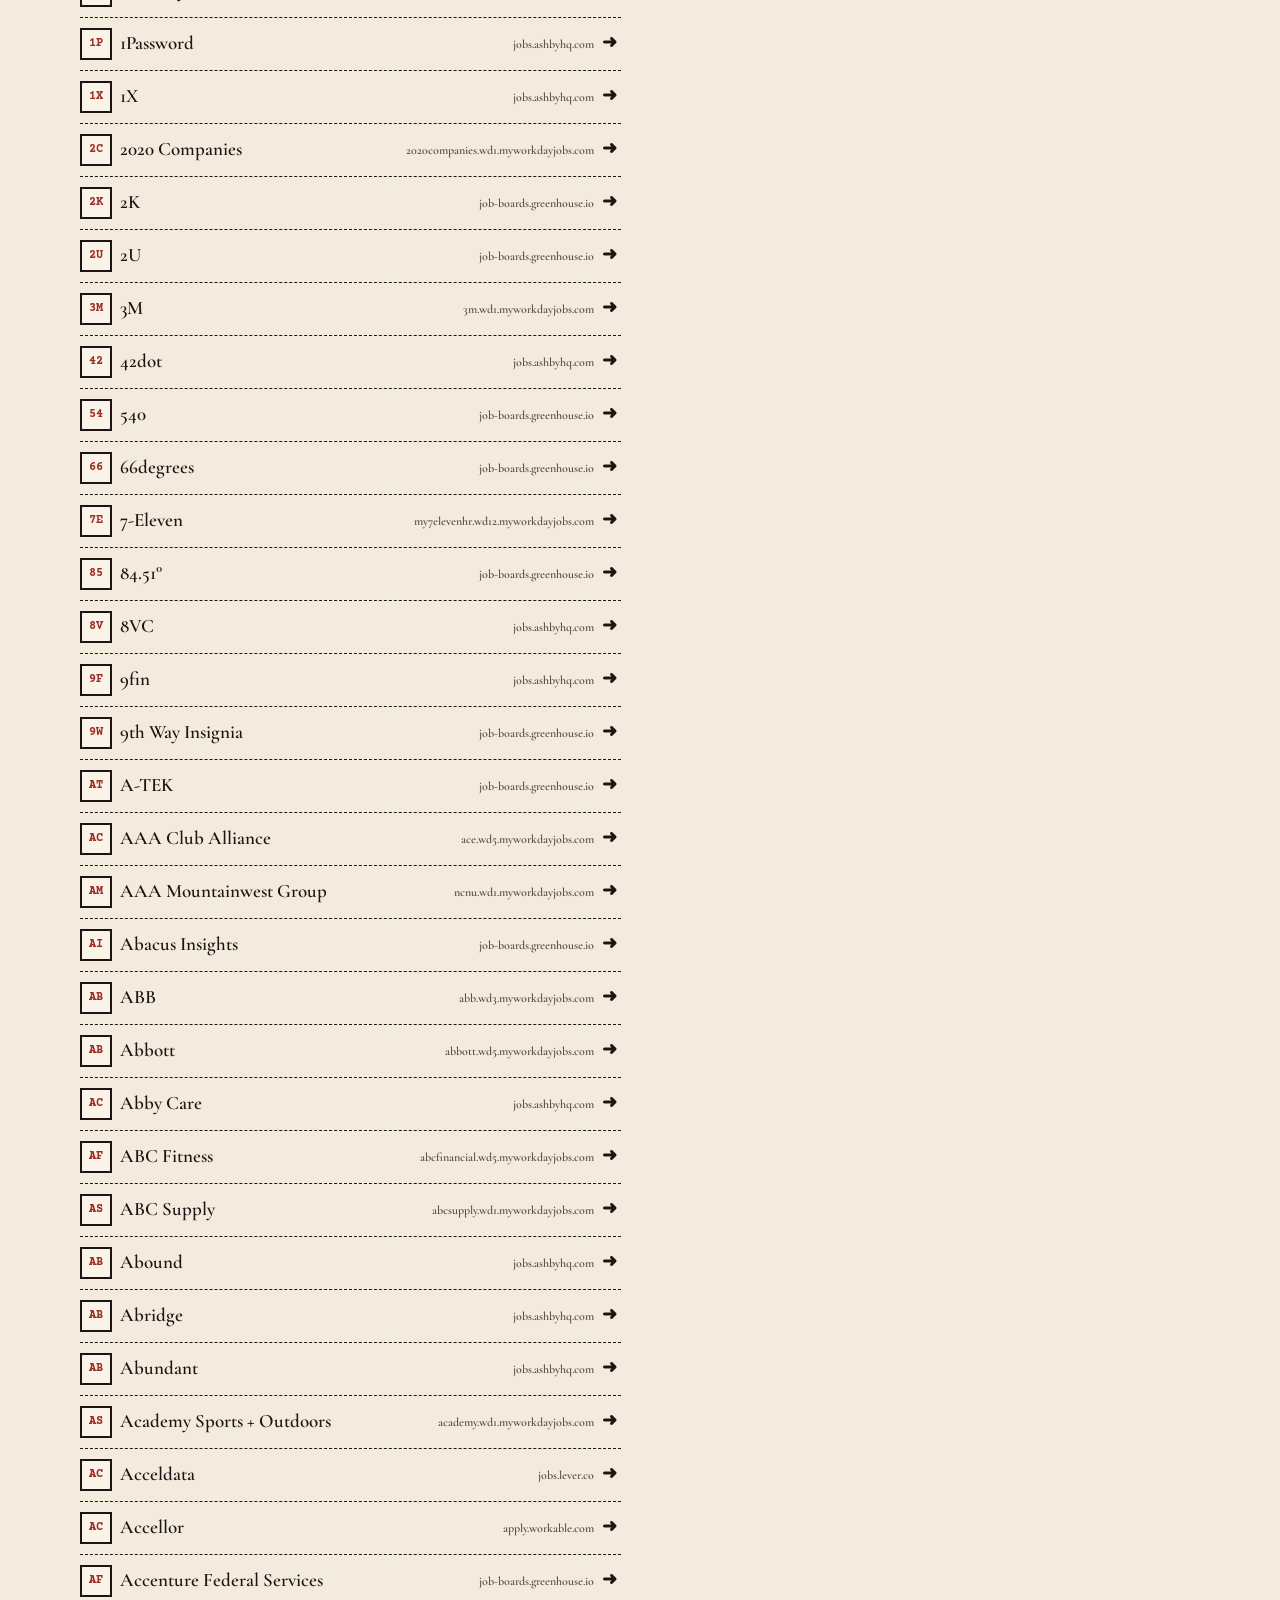
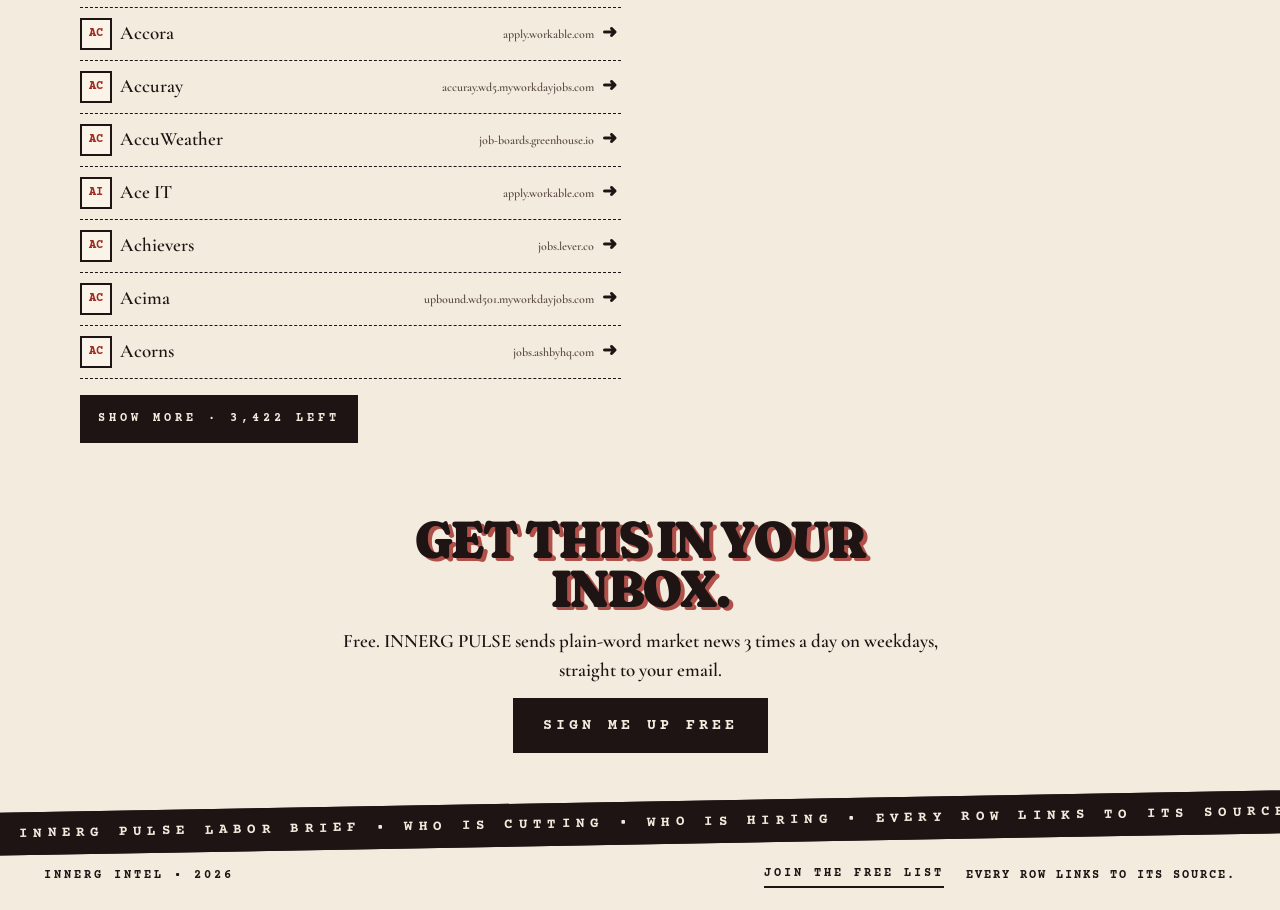
==== commit 754f2827: "Add an email sign-up card to the labor brief and make the home page say it is an email sign-up" ====
--- a/labor/index.html
+++ b/labor/index.html
@@ -13,8 +13,10 @@
   <link rel="stylesheet" href="./assets/site.css?v=5" />
   <link rel="stylesheet" href="./assets/labor-a.css?v=a-1" />
   <script defer src="../pulse-a.js?v=a-1"></script>
+  <script type="module" src="../pulse.js?v=pulse-12"></script>
+  <script defer src="./assets/labor-signup.js?v=1"></script>
 </head>
-<body class="pane-cuts">
+<body class="pane-cuts" data-pulse-page="signup">
   <script src="../pulse-splash.js?v=s-1"></script>
   <a class="skip-link" href="#stage">Skip to content</a>
   <svg class="defs" aria-hidden="true" focusable="false">
@@ -29,10 +31,62 @@
       <nav aria-label="Main">
         <a href="./" aria-current="page">Brief</a>
         <a href="./method.html">Method</a>
+        <a class="get-email" href="#signup-panel" data-focus-email>Get it by email</a>
       </nav>
     </div>
   </header>
+  <div class="brief-grid">
+  <aside class="su-card" id="signup-panel" aria-labelledby="panel-title">
+    <span class="su-stamp" aria-hidden="true">FREE</span>
+    <h2 id="panel-title">Get this in your inbox.</h2>
+    <p class="su-intro">Free. INNERG PULSE sends plain-word market news 3 times a day on weekdays, straight to your email.</p>
+    <p class="su-how">Enter your email, pick your lists, confirm with the code we send.</p>
+    <p id="panel-status" class="panel-status" role="status" aria-live="polite"></p>
+
+    <form id="email-form">
+      <label for="email" class="lbl">Your email</label>
+      <div class="row">
+        <input id="email" name="email" type="email" autocomplete="email" inputmode="email" maxlength="254" required placeholder="you@example.com" />
+        <button type="submit" class="go"><span>Sign me up free</span></button>
+      </div>
+
+      <fieldset class="list-pick">
+        <legend class="lbl">Lists <label class="all"><input type="checkbox" id="list-all" /> <span>Select all</span></label></legend>
+        <div class="su-chips">
+          <label class="su-chip" title="Market news, 3 times a day on weekdays"><input type="checkbox" name="list_pulse" id="list-pulse" checked /><span>PULSE <small>3x daily</small></span></label>
+          <label class="su-chip" title="One daily tech and security digest"><input type="checkbox" name="list_tech" id="list-tech" /><span>TECH <small>daily</small></span></label>
+          <label class="su-chip" title="Short money and mindset cards, twice a week"><input type="checkbox" name="list_wisdom" id="list-wisdom" /><span>WISDOM <small>2x week</small></span></label>
+          <label class="su-chip" title="Simple website tips for business owners, every week"><input type="checkbox" name="list_oyw" id="list-oyw" /><span>OWNYOURWEB <small>weekly</small></span></label>
+        </div>
+      </fieldset>
+
+      <div class="hp" aria-hidden="true"><label for="pulse-hp">Leave this empty</label><input id="pulse-hp" name="pulse_hp" type="text" tabindex="-1" autocomplete="off" /></div>
+    </form>
+
+    <form id="code-form" hidden>
+      <p id="sent-to" class="sent-to"></p>
+      <label for="code" class="lbl">One-time code</label>
+      <div class="row">
+        <input id="code" name="code" type="text" inputmode="numeric" autocomplete="one-time-code" minlength="8" maxlength="8" pattern="[0-9]{8}" required placeholder="00000000" />
+        <button type="submit" class="go"><span>Confirm</span></button>
+      </div>
+      <div class="actions"><button id="resend-code" class="quiet" type="button">Send a new code</button><button id="change-email" class="quiet" type="button">Use a different email</button></div>
+    </form>
+
+    <div id="done-panel" hidden>
+      <p class="done-note">Leave any list from the link in any issue.</p>
+      <p class="actions"><a href="https://nasirr.innergintel.study/watchlist/">Open the Market Pulse desk</a></p>
+    </div>
+
+    <p class="privacy">Free. Only the lists you pick. Leave anytime.</p>
+  </aside>
   <main id="stage"></main>
+  </div>
+  <section class="cta-band" aria-labelledby="cta-title">
+    <h2 id="cta-title">Get this in your inbox.</h2>
+    <p>Free. INNERG PULSE sends plain-word market news 3 times a day on weekdays, straight to your email.</p>
+    <p><a class="cta-go" href="#signup-panel" data-focus-email>Sign me up free</a></p>
+  </section>
   <div class="marquee" aria-hidden="true">
     <div class="mtrack">
       <span>▶ INNERG PULSE LABOR BRIEF • WHO IS CUTTING • WHO IS HIRING • EVERY ROW LINKS TO ITS SOURCE • </span><span>▶ INNERG PULSE LABOR BRIEF • WHO IS CUTTING • WHO IS HIRING • EVERY ROW LINKS TO ITS SOURCE • </span>
@@ -42,6 +96,7 @@
     <p class="no">INNERG INTEL • 2026</p>
     <p class="links"><a href="https://pulse.innergintel.study/">Join the free list</a><span class="tag">Every row links to its source.</span></p>
   </footer>
+  <noscript><p class="noscript">JavaScript is required to confirm your email.</p></noscript>
   <script type="module" src="./assets/app.js?v=5"></script>
 </body>
 </html>
--- a/labor/assets/labor-a.css
+++ b/labor/assets/labor-a.css
@@ -151,3 +151,85 @@
   .marquee .mtrack{transform:none}
   .pulse-splash{display:none}
 }
+
+/* ---------- sign-up card on the brief (same flow as the home page, via ../pulse.js) ---------- */
+.brief-grid{position:relative;z-index:1;max-width:72rem;margin:0 auto;padding:0 16px 64px;display:grid;grid-template-columns:minmax(0,1fr);align-items:start}
+.brief-grid > main{display:contents}
+#stage > *{grid-column:1 / -1;min-width:0}
+#stage > .hero{grid-row:1;padding-bottom:28px}
+#signup-panel{grid-row:2;margin:4px 8px 24px 0}
+#stage > .stats{grid-row:3;margin-top:8px}
+#signup-panel{scroll-margin-top:96px}
+@media (min-width:960px){
+  .brief-grid{grid-template-columns:minmax(0,1fr) 400px;column-gap:44px}
+  #stage > .hero{grid-column:1;grid-row:1;padding-bottom:56px}
+  #stage > .stats{grid-column:1;grid-row:2;grid-template-columns:1fr 1fr;margin-top:-36px}
+  #signup-panel{grid-column:2;grid-row:1 / span 2;margin:28px 10px 0 0;position:relative}
+}
+.su-card{position:relative;isolation:isolate;padding:30px 24px 22px;transform:rotate(-.6deg)}
+.su-card::before,.su-card::after{content:"";position:absolute;inset:0;z-index:-1;filter:url(#rough)}
+.su-card::after{background:var(--sheet);border:3px solid var(--ink)}
+.su-card::before{background:var(--ink);transform:translate(10px,10px);transition:transform .35s var(--pop)}
+.su-card:focus-within::before{transform:translate(14px,14px)}
+.su-stamp{position:absolute;top:-20px;right:-10px;font:900 20px/1 var(--serif);letter-spacing:4px;color:var(--ink);border:3px solid var(--ink);padding:8px 12px 6px;background:var(--cream);transform:rotate(9deg);filter:url(#rough-sm)}
+.su-stamp::after{content:"";position:absolute;inset:3px;border:1px solid var(--ink)}
+#signup-panel h2{margin:0;font:900 clamp(28px,3vw,36px)/1 var(--serif);font-variation-settings:"opsz" 144,"SOFT" 100;text-transform:uppercase;letter-spacing:-.02em}
+.su-intro{margin:12px 0 0;font:600 18px/1.35 var(--garamond)}
+.su-how{margin:8px 0 0;font:700 12px/1.45 var(--mono);color:var(--mute)}
+#signup-panel .panel-status{margin:8px 0 12px;min-height:1.3em;font:600 17px/1.35 var(--garamond);color:var(--mute)}
+#signup-panel .panel-status:empty{margin-bottom:4px}
+#signup-panel .panel-status[data-tone=error]{color:var(--red);font-weight:700}
+#signup-panel .lbl{display:flex;align-items:center;justify-content:space-between;gap:10px;width:100%;font:700 11px/1 var(--mono);letter-spacing:4px;text-transform:uppercase;margin:0 0 9px;padding:0}
+#signup-panel .row{display:flex;flex-direction:column;gap:10px}
+#signup-panel input[type=email],#signup-panel input[type=text]{width:100%;font:600 20px/1.2 var(--garamond);padding:14px 16px;border:2px solid var(--ink);background:#fff;color:var(--ink);border-radius:0;transition:box-shadow .25s var(--pop),transform .25s var(--pop)}
+#signup-panel input[type=email]:focus,#signup-panel input[type=text]:focus{outline:none;box-shadow:5px 5px 0 var(--ink);transform:translate(-2px,-2px)}
+#signup-panel #code{font-family:var(--mono);letter-spacing:8px;text-align:center}
+#signup-panel button{font:700 14px/1 var(--mono);letter-spacing:3px;text-transform:uppercase;cursor:pointer;border-radius:0}
+#signup-panel .go,.cta-go{position:relative;overflow:hidden;isolation:isolate;display:block;width:100%;padding:18px;background:var(--ink);color:var(--cream);border:2px solid var(--ink);font:700 15px/1 var(--mono);letter-spacing:4px;text-transform:uppercase;text-align:center;text-decoration:none;transition:transform .2s var(--pop),box-shadow .2s var(--pop)}
+#signup-panel .go span{position:relative;z-index:1}
+#signup-panel .go::after,.cta-go::after{content:"";position:absolute;inset:0;z-index:-1;background:var(--red);transform:translateX(-101%);transition:transform .35s var(--out)}
+#signup-panel .go:hover::after,#signup-panel .go:focus-visible::after,.cta-go:hover::after,.cta-go:focus-visible::after{transform:none}
+#signup-panel .go:hover,.cta-go:hover{transform:translate(-2px,-2px);box-shadow:4px 4px 0 var(--ink)}
+#signup-panel button:disabled{opacity:.55;cursor:wait}
+#signup-panel fieldset{border:0;margin:16px 0 0;padding:0;min-width:0}
+#signup-panel legend.lbl{float:left;margin-bottom:9px}
+#signup-panel .all{display:inline-flex;align-items:center;gap:6px;font:700 11px/1 var(--mono);letter-spacing:1px;text-transform:none;cursor:pointer;color:var(--mute)}
+#signup-panel .all input{width:15px;height:15px;margin:0;accent-color:var(--ink)}
+.su-chips{clear:both;display:grid;grid-template-columns:1fr 1fr;gap:8px}
+.su-chip{position:relative;cursor:pointer;min-width:0}
+.su-chip input{position:absolute;opacity:0;width:1px;height:1px}
+.su-chip span{display:flex;align-items:baseline;justify-content:flex-start;gap:6px;padding:10px 9px;border:2px solid var(--ink);font:700 11px/1 var(--mono);letter-spacing:1px;background:transparent;transition:background .2s,color .2s,transform .25s var(--pop);white-space:nowrap;overflow:hidden}
+.su-chip small{margin-left:auto;font:600 italic 14px/1 var(--garamond);letter-spacing:0;opacity:.8}
+.su-chip span::before{content:"";flex:none;align-self:center;width:9px;height:9px;border:2px solid currentColor;border-radius:50%}
+.su-chip:hover span{transform:translateY(-2px)}
+.su-chip input:checked+span{background:var(--ink);color:var(--cream)}
+.su-chip input:checked+span::before{background:currentColor}
+.su-chip input:focus-visible+span{outline:3px solid var(--red);outline-offset:2px}
+#signup-panel .sent-to{margin:0 0 12px;font:700 14px/1.3 var(--mono);word-break:break-all}
+#signup-panel .actions{display:flex;gap:18px;flex-wrap:wrap;margin:12px 0 0}
+#signup-panel button.quiet{background:none;color:var(--ink);border:0;padding:6px 0;text-decoration:underline;text-underline-offset:3px;font-size:11px;letter-spacing:2px}
+#signup-panel .done-note{margin:6px 0 0}
+#done-panel a{font:700 12px/1 var(--mono);letter-spacing:2px;text-transform:uppercase}
+#signup-panel .hp{position:absolute;left:-9999px;width:1px;height:1px;overflow:hidden}
+#signup-panel .privacy{margin:14px 0 0;font:italic 600 15px/1.3 var(--garamond);color:var(--mute);text-align:center}
+.is-fresh{animation:fresh .5s var(--pop)}
+@keyframes fresh{from{transform:translateY(8px) rotate(-.6deg) scale(.98)}to{transform:rotate(-.6deg)}}
+
+/* header button */
+nav a.get-email{background:var(--ink);color:var(--cream);padding:0 12px;border:0}
+nav a.get-email:hover{background:var(--red);color:var(--cream)}
+
+/* bottom repeat CTA */
+.cta-band{position:relative;z-index:1;max-width:40rem;margin:8px auto 40px;padding:0 16px;text-align:center}
+.cta-band h2{margin:0;font:900 clamp(32px,5vw,52px)/.95 var(--serif);font-variation-settings:"opsz" 144,"SOFT" 100;text-transform:uppercase;letter-spacing:-.03em;text-shadow:4px 3px 0 rgba(158,43,37,.8)}
+.cta-band p{margin:14px 0 0}
+.cta-band .cta-go{display:inline-block;width:auto;padding:18px 28px}
+.noscript{text-align:center;padding:12px;font-family:var(--mono)}
+@media (max-width:640px){
+  .top-row{gap:6px 10px}
+  nav{gap:6px;letter-spacing:2px}
+  nav a{height:36px}
+  #stage > .hero{padding-top:16px}
+  .su-card{padding:26px 18px 18px}
+  .su-chip small{font-size:13px}
+}
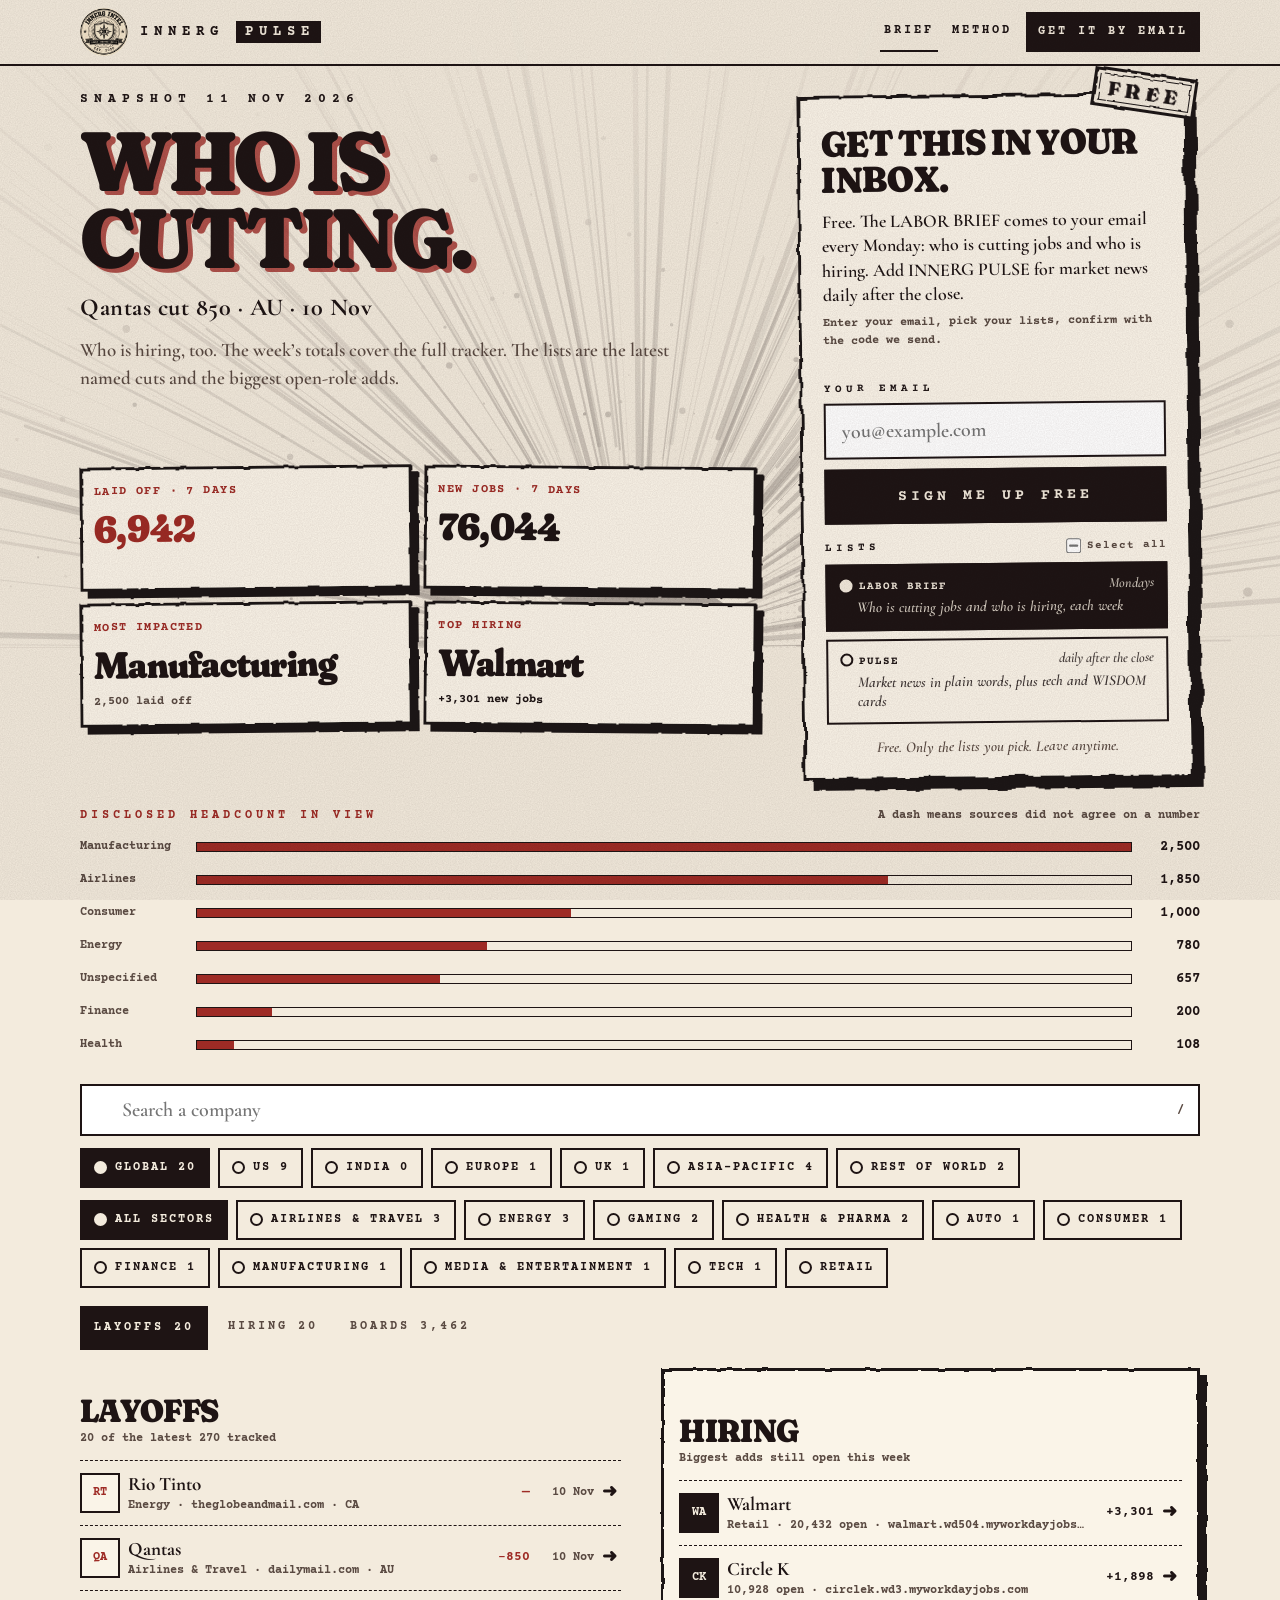
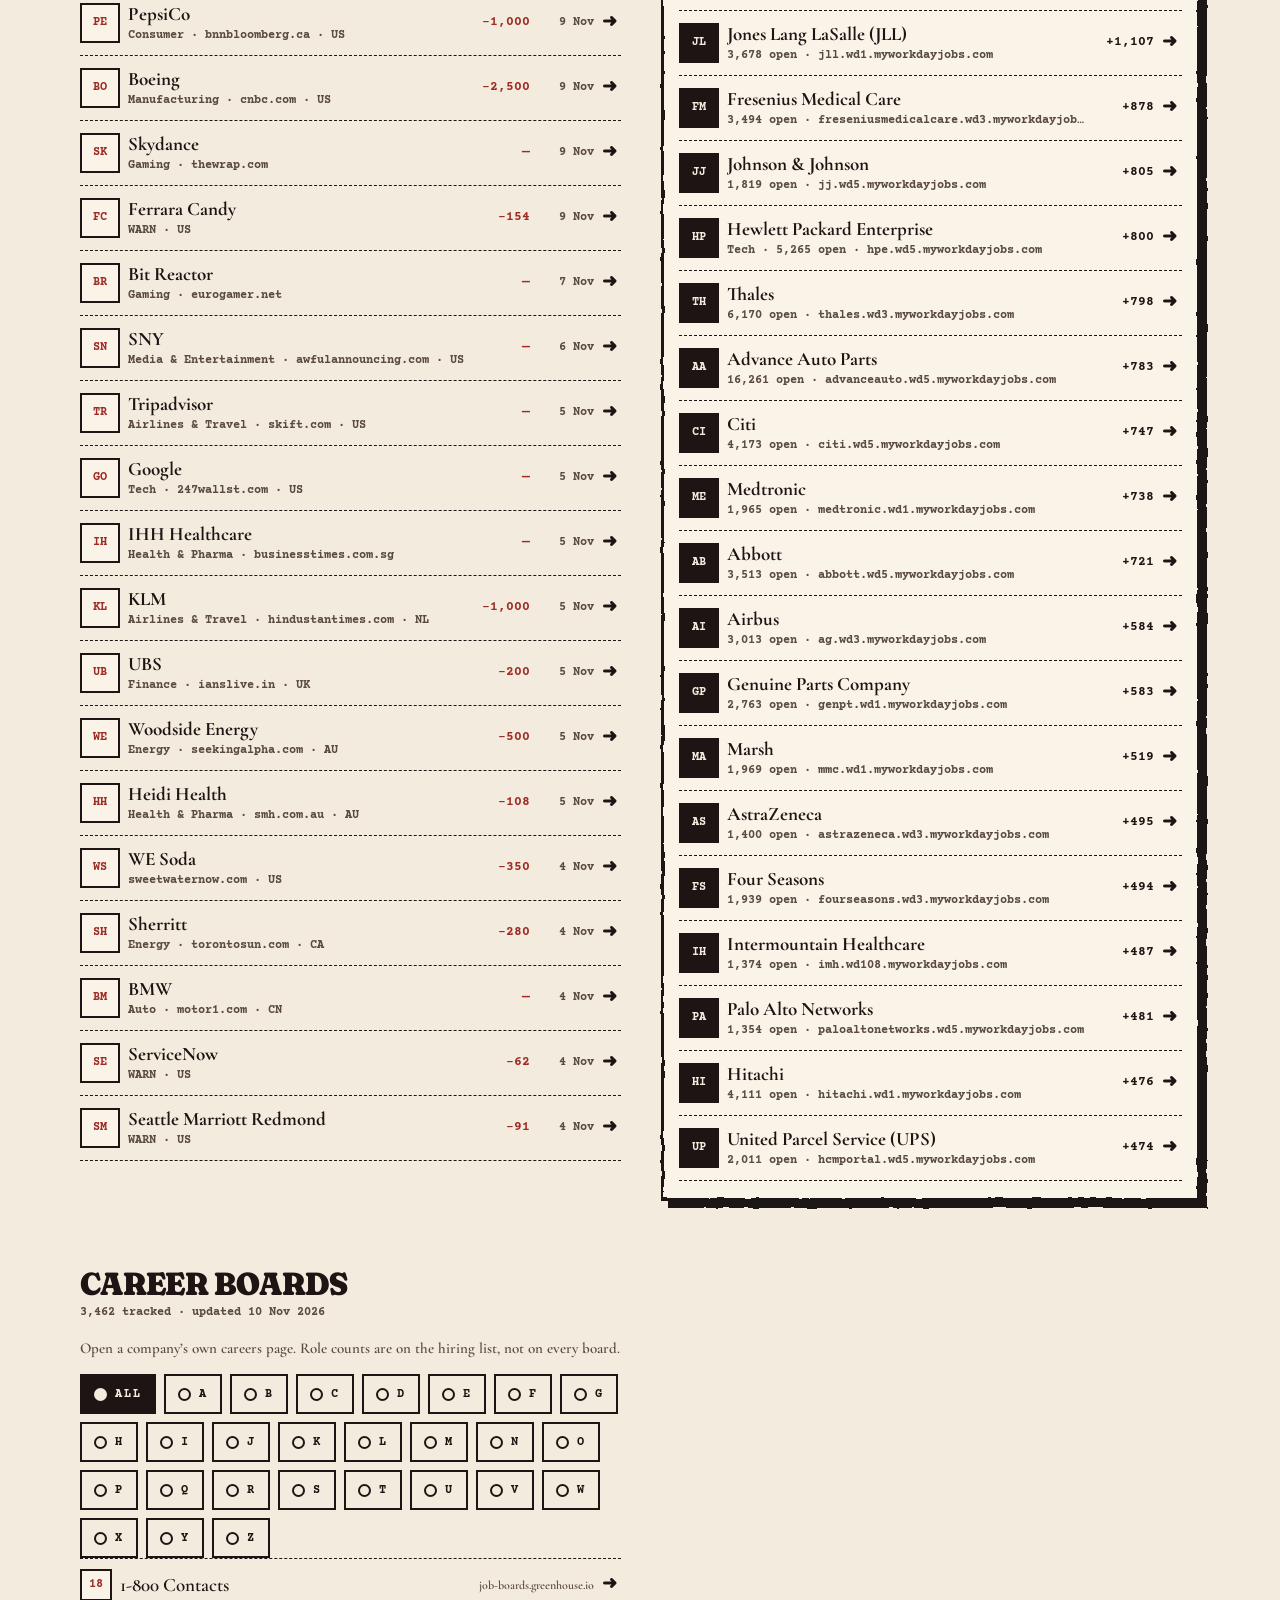
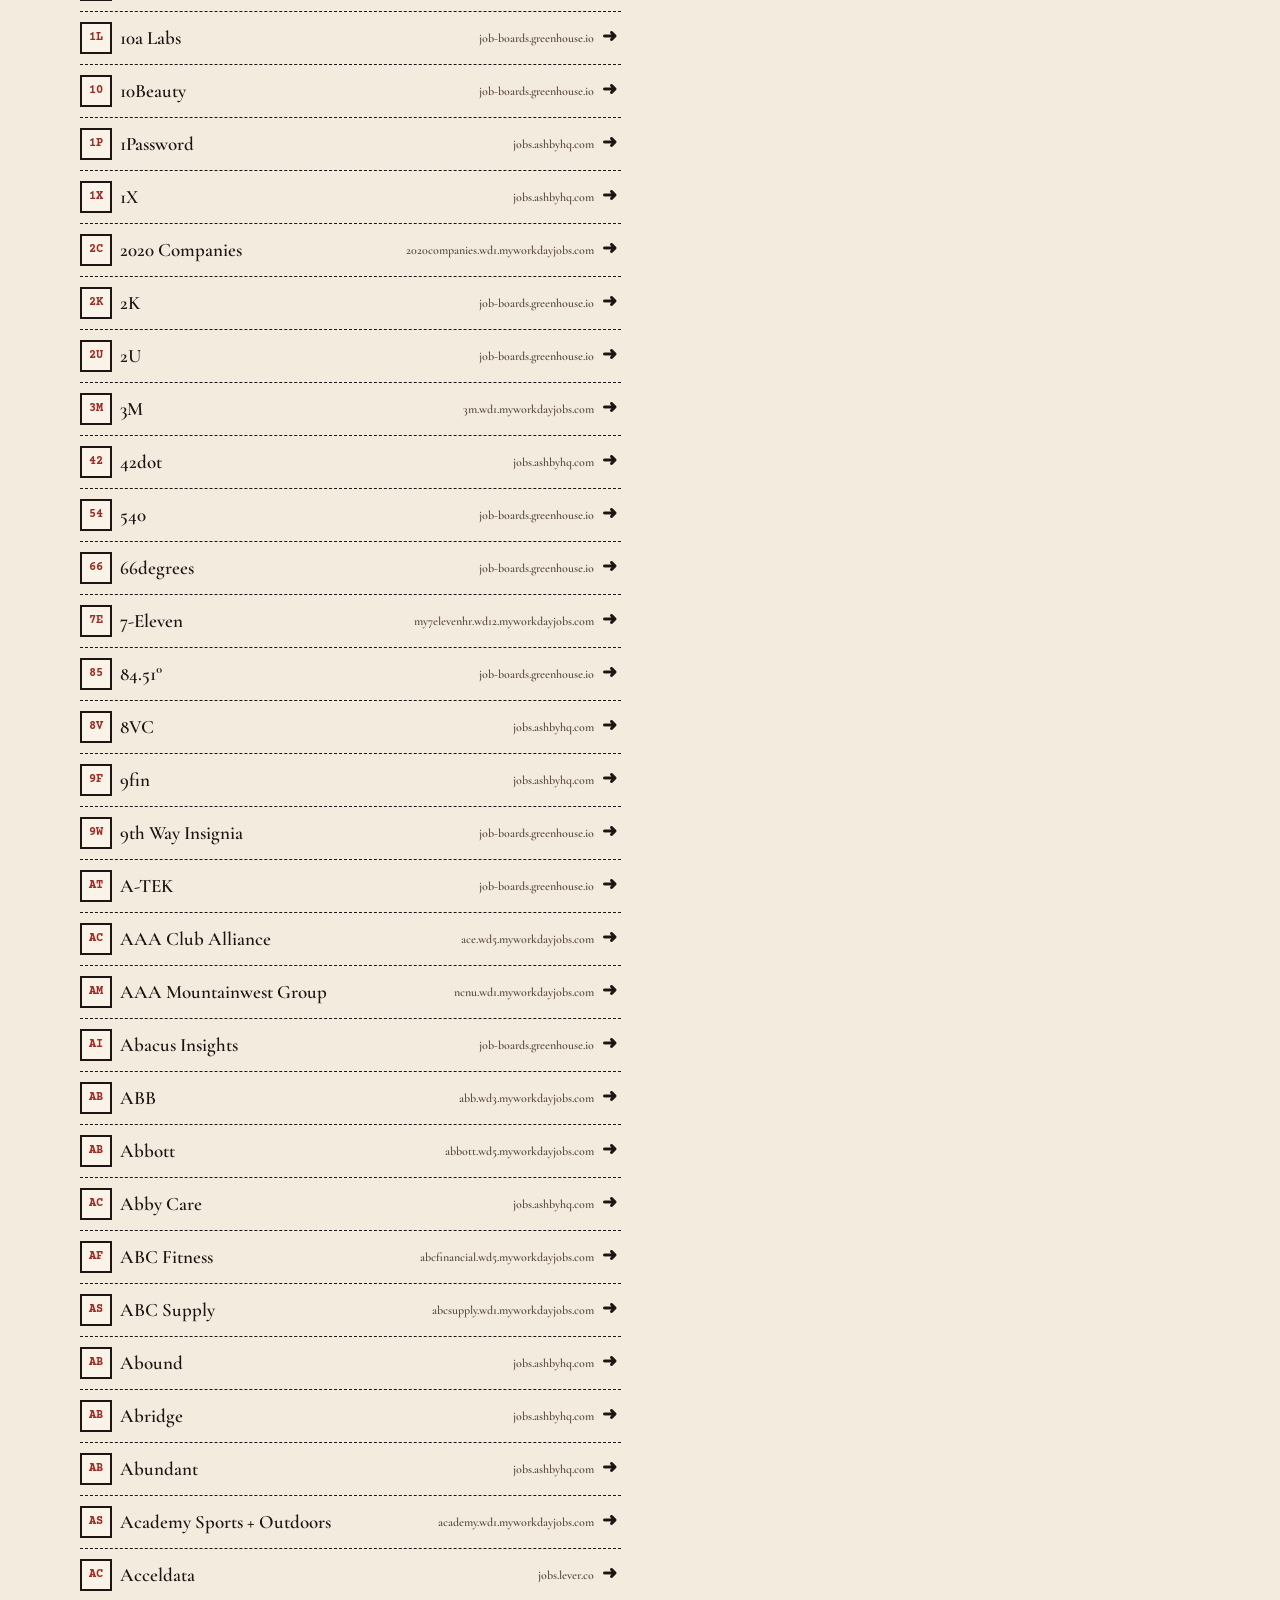
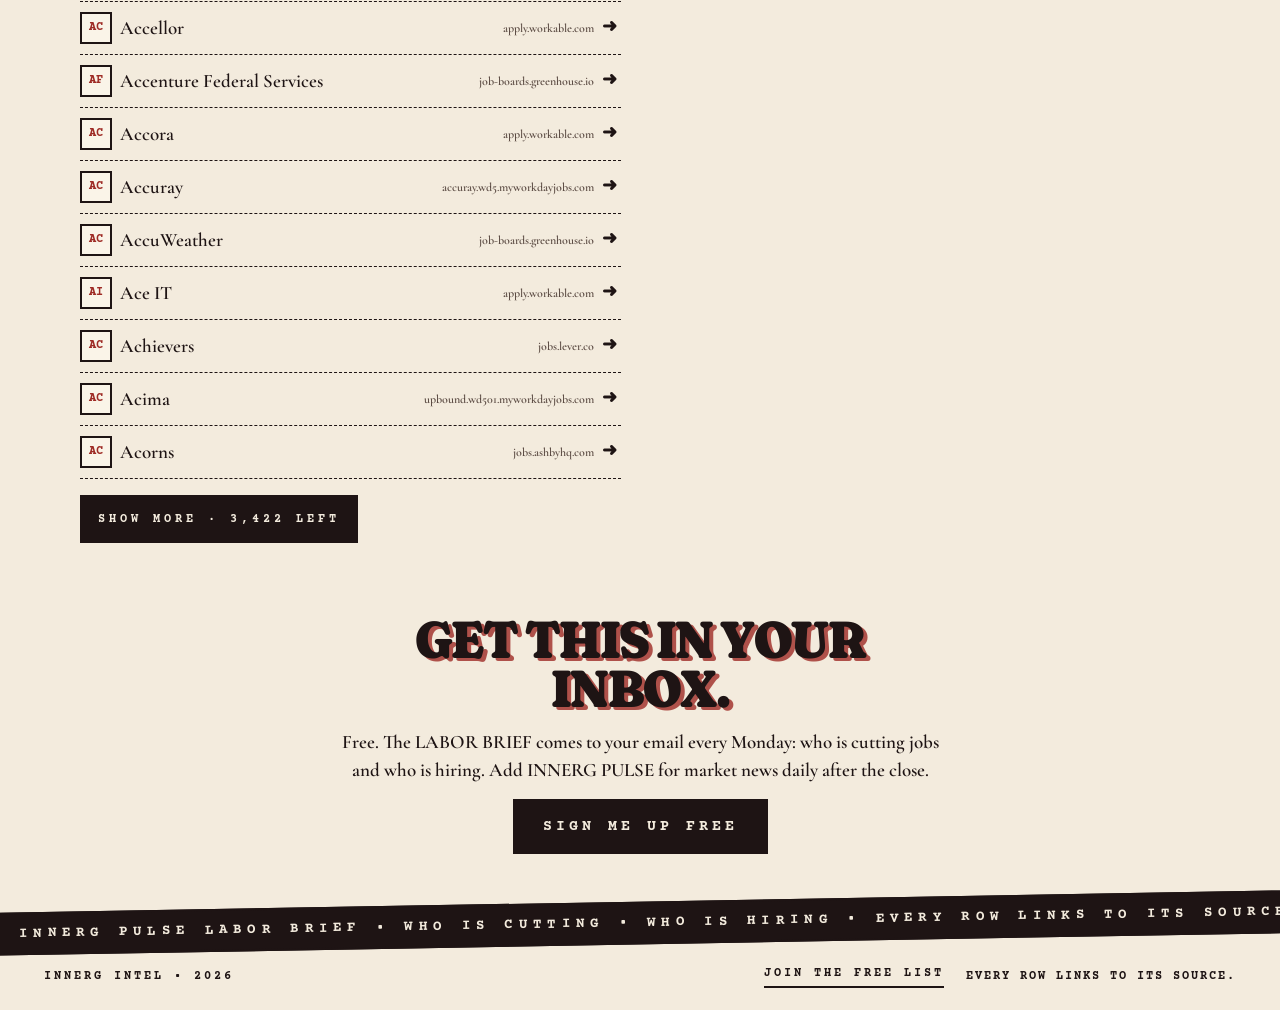
==== commit 1ce0bc5c: "Match sign-up lists to what is sent: PULSE daily after the close, new LABOR BRIEF on Mondays" ====
--- a/labor/index.html
+++ b/labor/index.html
@@ -13,7 +13,7 @@
   <link rel="stylesheet" href="./assets/site.css?v=5" />
   <link rel="stylesheet" href="./assets/labor-a.css?v=a-1" />
   <script defer src="../pulse-a.js?v=a-1"></script>
-  <script type="module" src="../pulse.js?v=pulse-12"></script>
+  <script type="module" src="../pulse.js?v=pulse-13"></script>
   <script defer src="./assets/labor-signup.js?v=1"></script>
 </head>
 <body class="pane-cuts" data-pulse-page="signup">
@@ -39,7 +39,7 @@
   <aside class="su-card" id="signup-panel" aria-labelledby="panel-title">
     <span class="su-stamp" aria-hidden="true">FREE</span>
     <h2 id="panel-title">Get this in your inbox.</h2>
-    <p class="su-intro">Free. INNERG PULSE sends plain-word market news 3 times a day on weekdays, straight to your email.</p>
+    <p class="su-intro">Free. The LABOR BRIEF comes to your email every Monday: who is cutting jobs and who is hiring. Add INNERG PULSE for market news daily after the close.</p>
     <p class="su-how">Enter your email, pick your lists, confirm with the code we send.</p>
     <p id="panel-status" class="panel-status" role="status" aria-live="polite"></p>
 
@@ -53,10 +53,8 @@
       <fieldset class="list-pick">
         <legend class="lbl">Lists <label class="all"><input type="checkbox" id="list-all" /> <span>Select all</span></label></legend>
         <div class="su-chips">
-          <label class="su-chip" title="Market news, 3 times a day on weekdays"><input type="checkbox" name="list_pulse" id="list-pulse" checked /><span>PULSE <small>3x daily</small></span></label>
-          <label class="su-chip" title="One daily tech and security digest"><input type="checkbox" name="list_tech" id="list-tech" /><span>TECH <small>daily</small></span></label>
-          <label class="su-chip" title="Short money and mindset cards, twice a week"><input type="checkbox" name="list_wisdom" id="list-wisdom" /><span>WISDOM <small>2x week</small></span></label>
-          <label class="su-chip" title="Simple website tips for business owners, every week"><input type="checkbox" name="list_oyw" id="list-oyw" /><span>OWNYOURWEB <small>weekly</small></span></label>
+          <label class="su-chip" title="Who is cutting jobs and who is hiring, every Monday"><input type="checkbox" name="list_labor" id="list-labor" checked /><span>LABOR BRIEF <small>Mondays</small><em>Who is cutting jobs and who is hiring, each week</em></span></label>
+          <label class="su-chip" title="Market news in plain words, plus tech and WISDOM cards"><input type="checkbox" name="list_pulse" id="list-pulse" /><span>PULSE <small>daily after the close</small><em>Market news in plain words, plus tech and WISDOM cards</em></span></label>
         </div>
       </fieldset>
 
@@ -84,7 +82,7 @@
   </div>
   <section class="cta-band" aria-labelledby="cta-title">
     <h2 id="cta-title">Get this in your inbox.</h2>
-    <p>Free. INNERG PULSE sends plain-word market news 3 times a day on weekdays, straight to your email.</p>
+    <p>Free. The LABOR BRIEF comes to your email every Monday: who is cutting jobs and who is hiring. Add INNERG PULSE for market news daily after the close.</p>
     <p><a class="cta-go" href="#signup-panel" data-focus-email>Sign me up free</a></p>
   </section>
   <div class="marquee" aria-hidden="true">
--- a/labor/assets/labor-a.css
+++ b/labor/assets/labor-a.css
@@ -233,3 +233,8 @@
   .su-card{padding:26px 18px 18px}
   .su-chip small{font-size:13px}
 }
+
+/* two lists: one chip per row with a short line under the name */
+.su-chips{grid-template-columns:1fr}
+.su-chip span{flex-wrap:wrap;row-gap:6px;padding:12px 12px;white-space:normal}
+.su-chip em{flex-basis:100%;padding-left:17px;font:600 italic 15px/1.25 var(--garamond);letter-spacing:0;text-transform:none;opacity:.85}
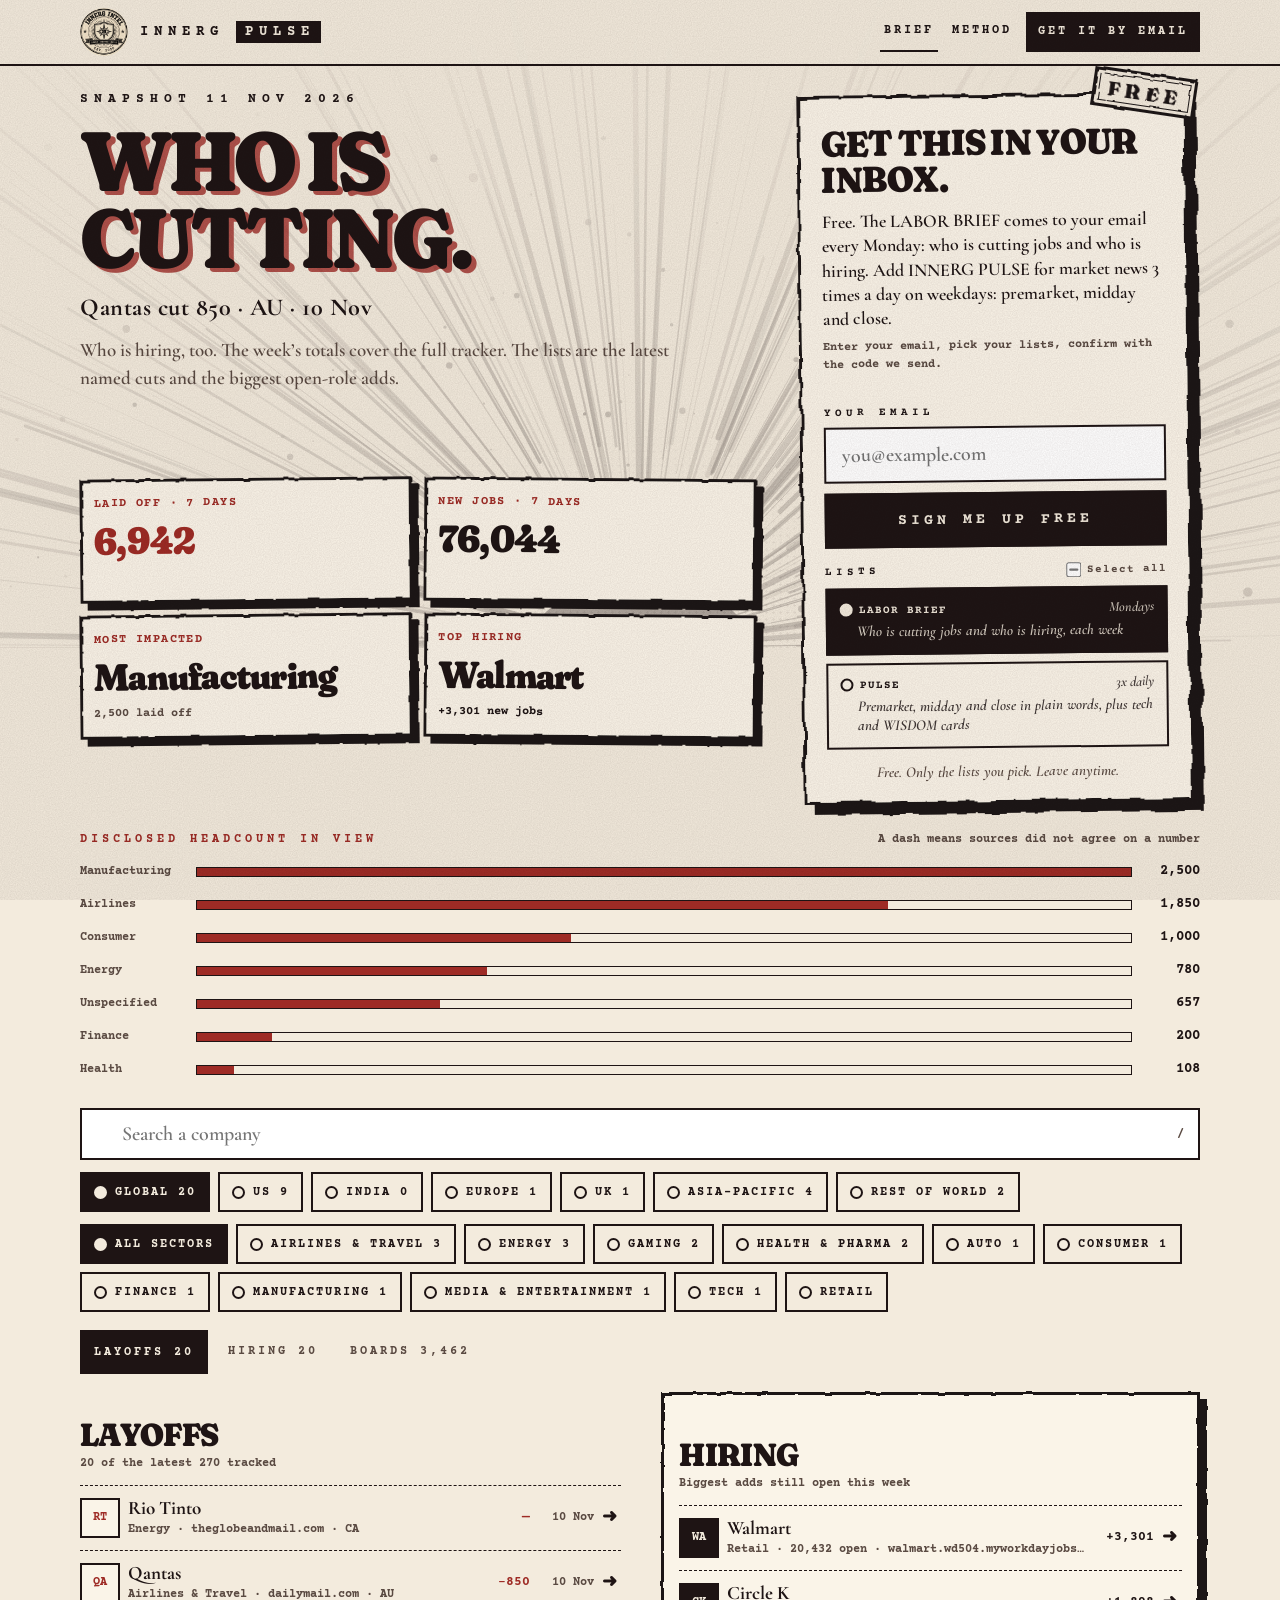
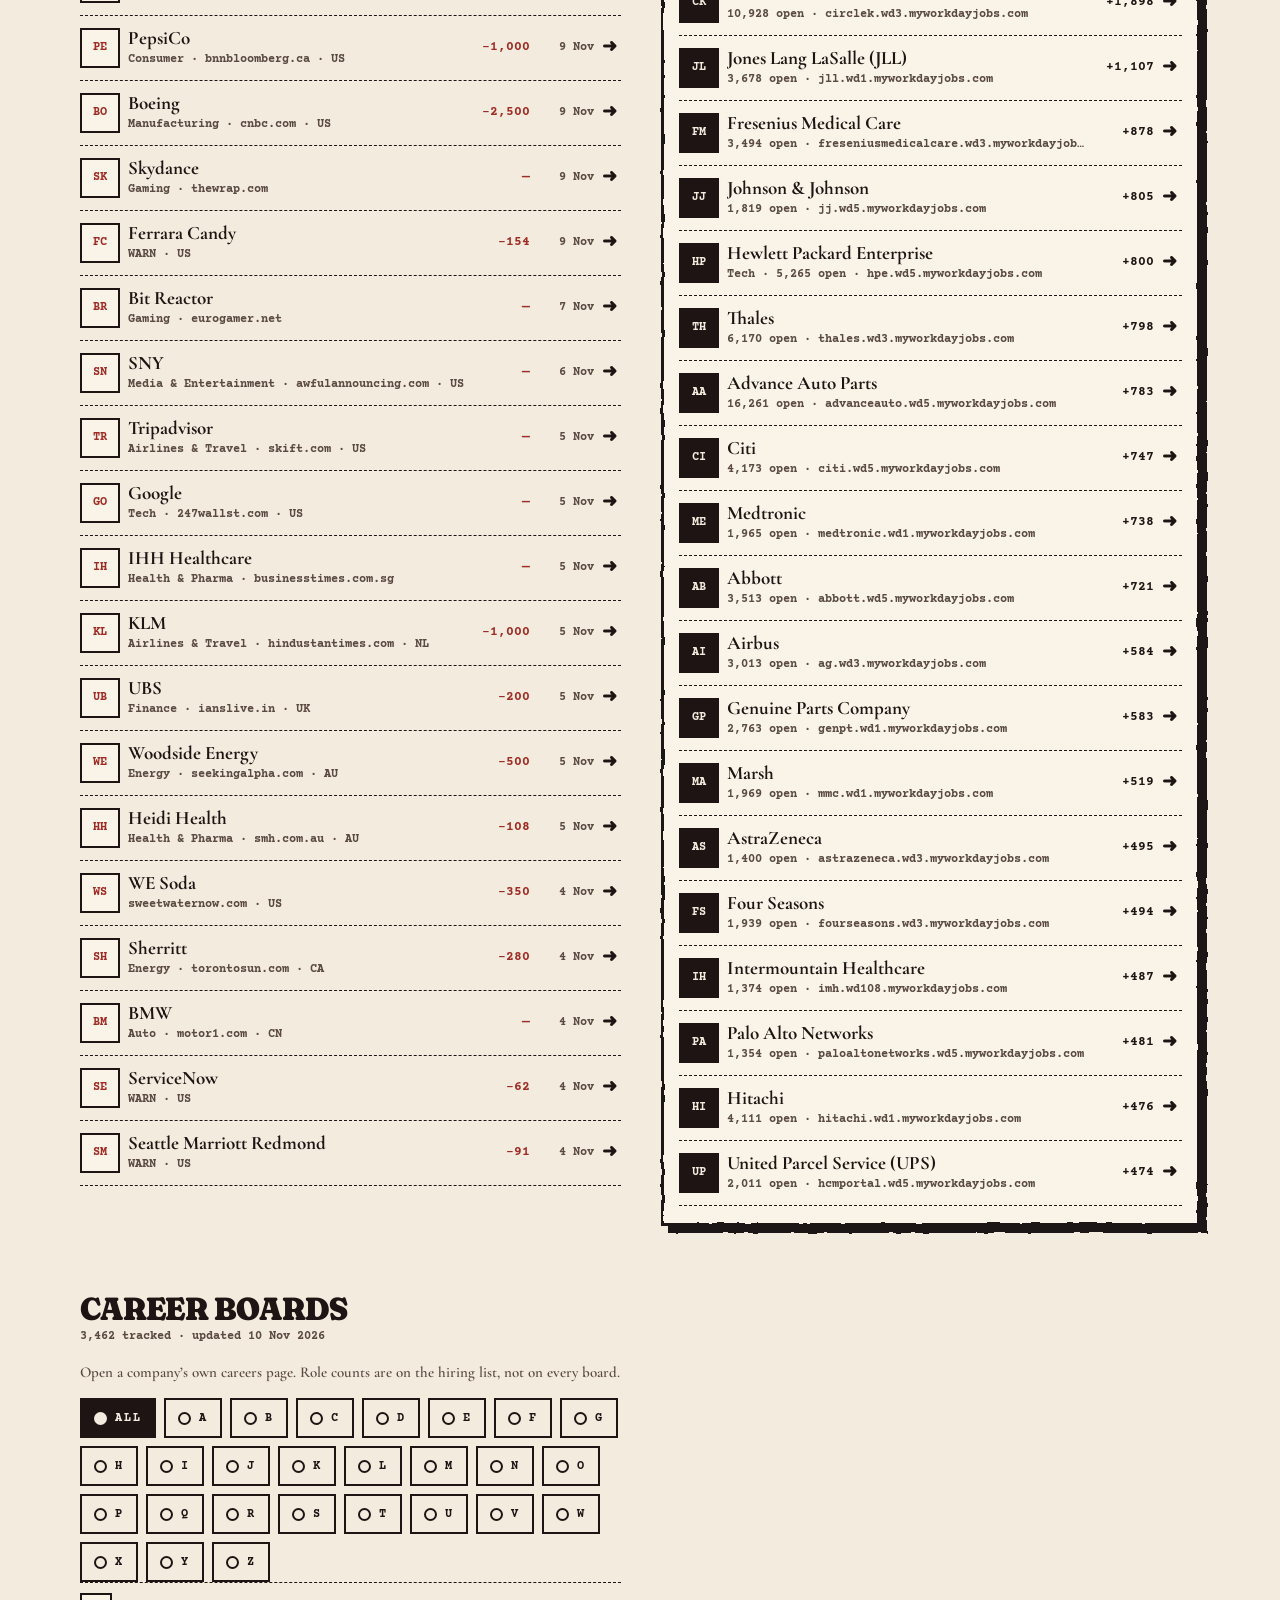
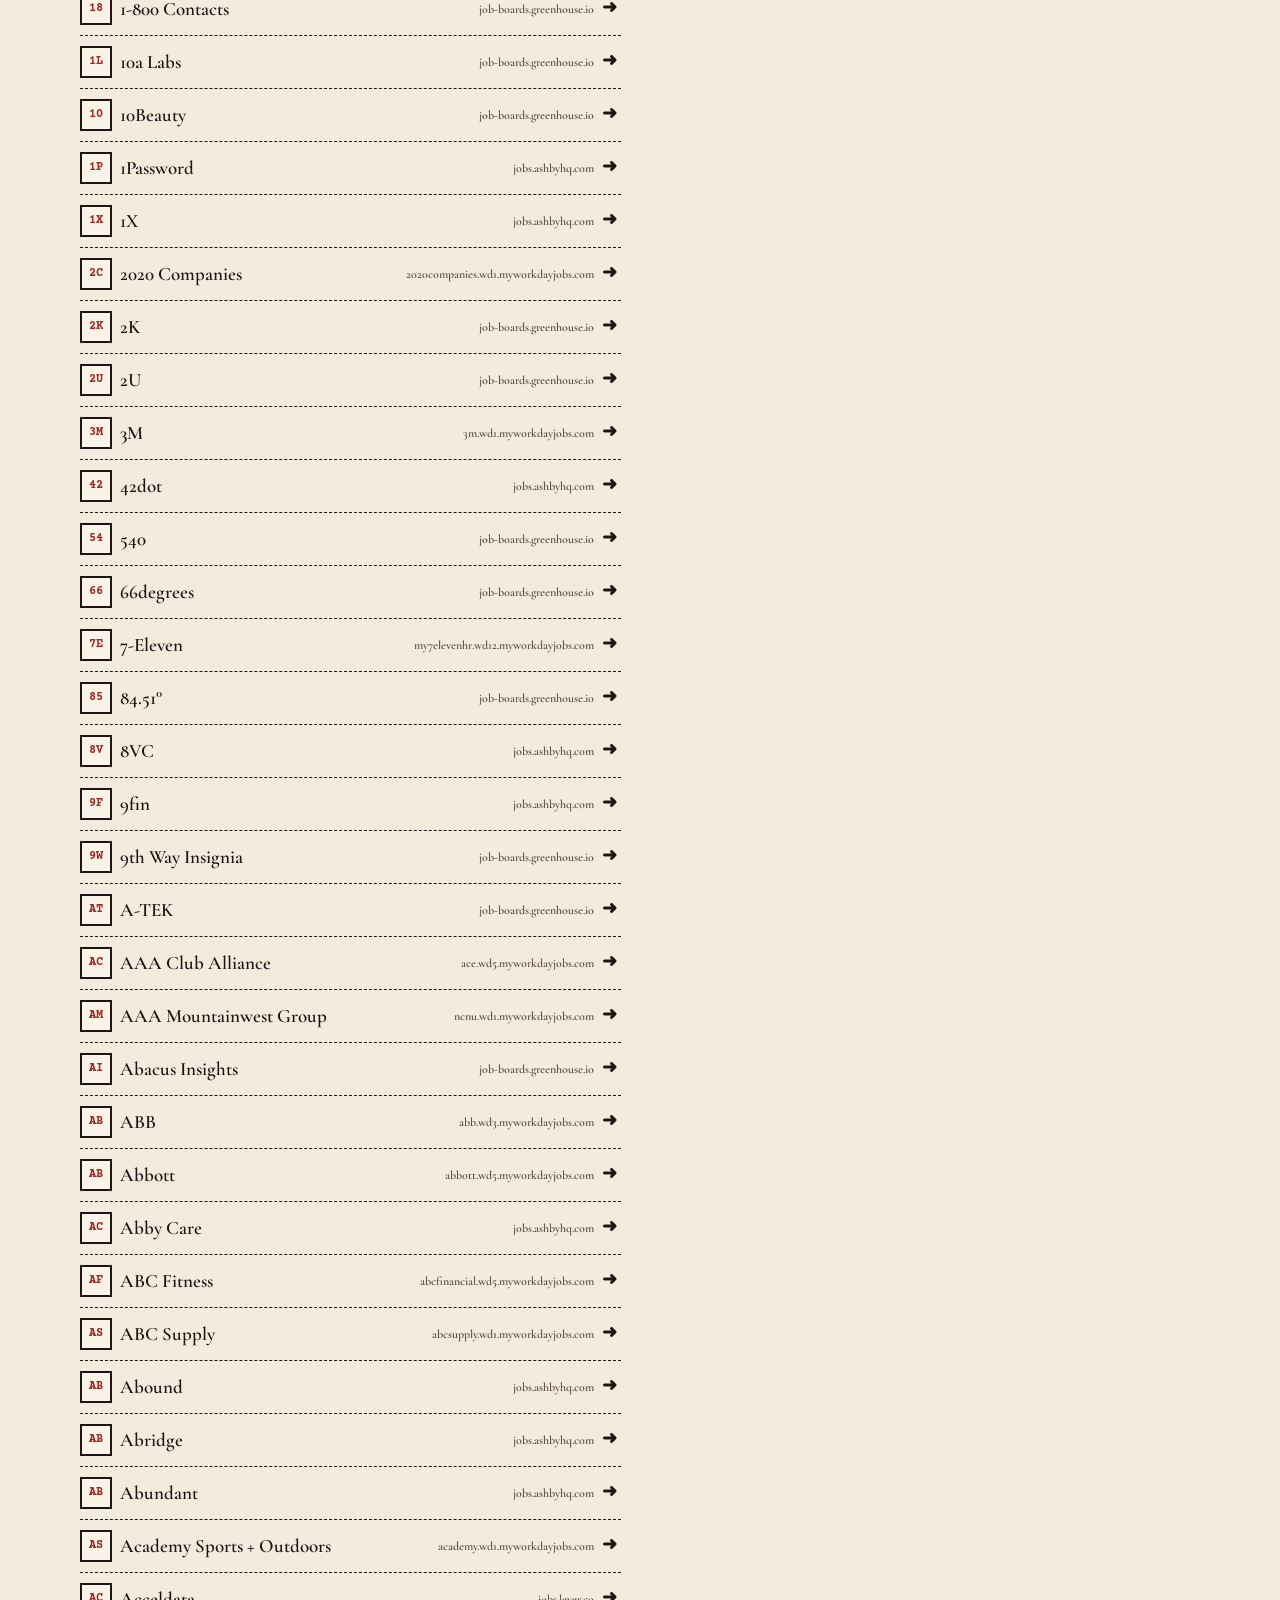
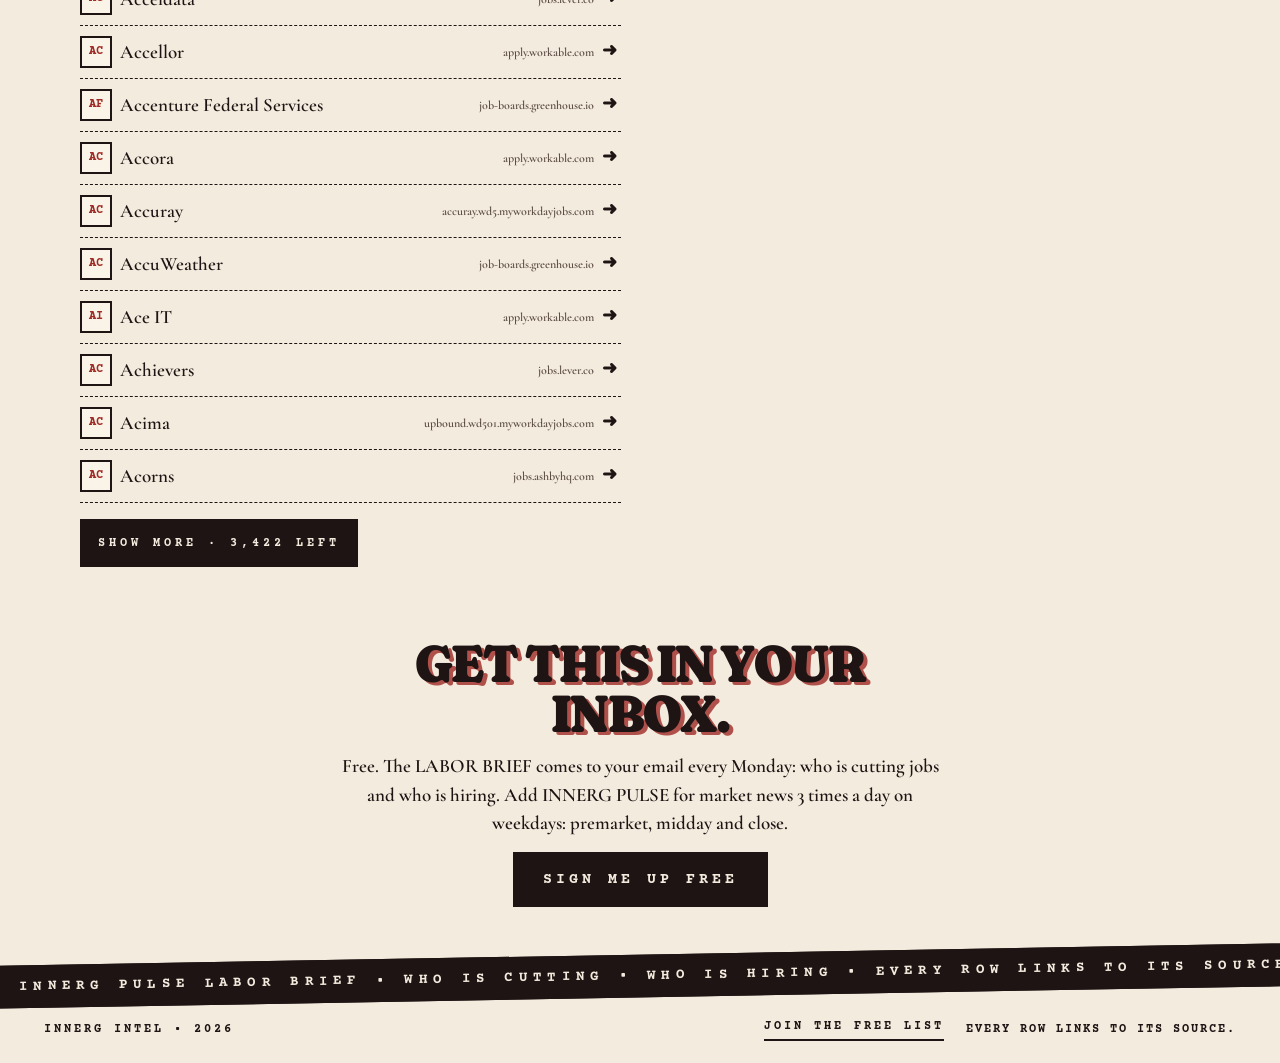
==== commit 8b65572c: "PULSE back to 3x daily on the site, and host WISDOM card 004" ====
--- a/labor/index.html
+++ b/labor/index.html
@@ -39,7 +39,7 @@
   <aside class="su-card" id="signup-panel" aria-labelledby="panel-title">
     <span class="su-stamp" aria-hidden="true">FREE</span>
     <h2 id="panel-title">Get this in your inbox.</h2>
-    <p class="su-intro">Free. The LABOR BRIEF comes to your email every Monday: who is cutting jobs and who is hiring. Add INNERG PULSE for market news daily after the close.</p>
+    <p class="su-intro">Free. The LABOR BRIEF comes to your email every Monday: who is cutting jobs and who is hiring. Add INNERG PULSE for market news 3 times a day on weekdays: premarket, midday and close.</p>
     <p class="su-how">Enter your email, pick your lists, confirm with the code we send.</p>
     <p id="panel-status" class="panel-status" role="status" aria-live="polite"></p>
 
@@ -54,7 +54,7 @@
         <legend class="lbl">Lists <label class="all"><input type="checkbox" id="list-all" /> <span>Select all</span></label></legend>
         <div class="su-chips">
           <label class="su-chip" title="Who is cutting jobs and who is hiring, every Monday"><input type="checkbox" name="list_labor" id="list-labor" checked /><span>LABOR BRIEF <small>Mondays</small><em>Who is cutting jobs and who is hiring, each week</em></span></label>
-          <label class="su-chip" title="Market news in plain words, plus tech and WISDOM cards"><input type="checkbox" name="list_pulse" id="list-pulse" /><span>PULSE <small>daily after the close</small><em>Market news in plain words, plus tech and WISDOM cards</em></span></label>
+          <label class="su-chip" title="Premarket, midday and close in plain words, plus tech and WISDOM cards"><input type="checkbox" name="list_pulse" id="list-pulse" /><span>PULSE <small>3x daily</small><em>Premarket, midday and close in plain words, plus tech and WISDOM cards</em></span></label>
         </div>
       </fieldset>
 
@@ -82,7 +82,7 @@
   </div>
   <section class="cta-band" aria-labelledby="cta-title">
     <h2 id="cta-title">Get this in your inbox.</h2>
-    <p>Free. The LABOR BRIEF comes to your email every Monday: who is cutting jobs and who is hiring. Add INNERG PULSE for market news daily after the close.</p>
+    <p>Free. The LABOR BRIEF comes to your email every Monday: who is cutting jobs and who is hiring. Add INNERG PULSE for market news 3 times a day on weekdays: premarket, midday and close.</p>
     <p><a class="cta-go" href="#signup-panel" data-focus-email>Sign me up free</a></p>
   </section>
   <div class="marquee" aria-hidden="true">
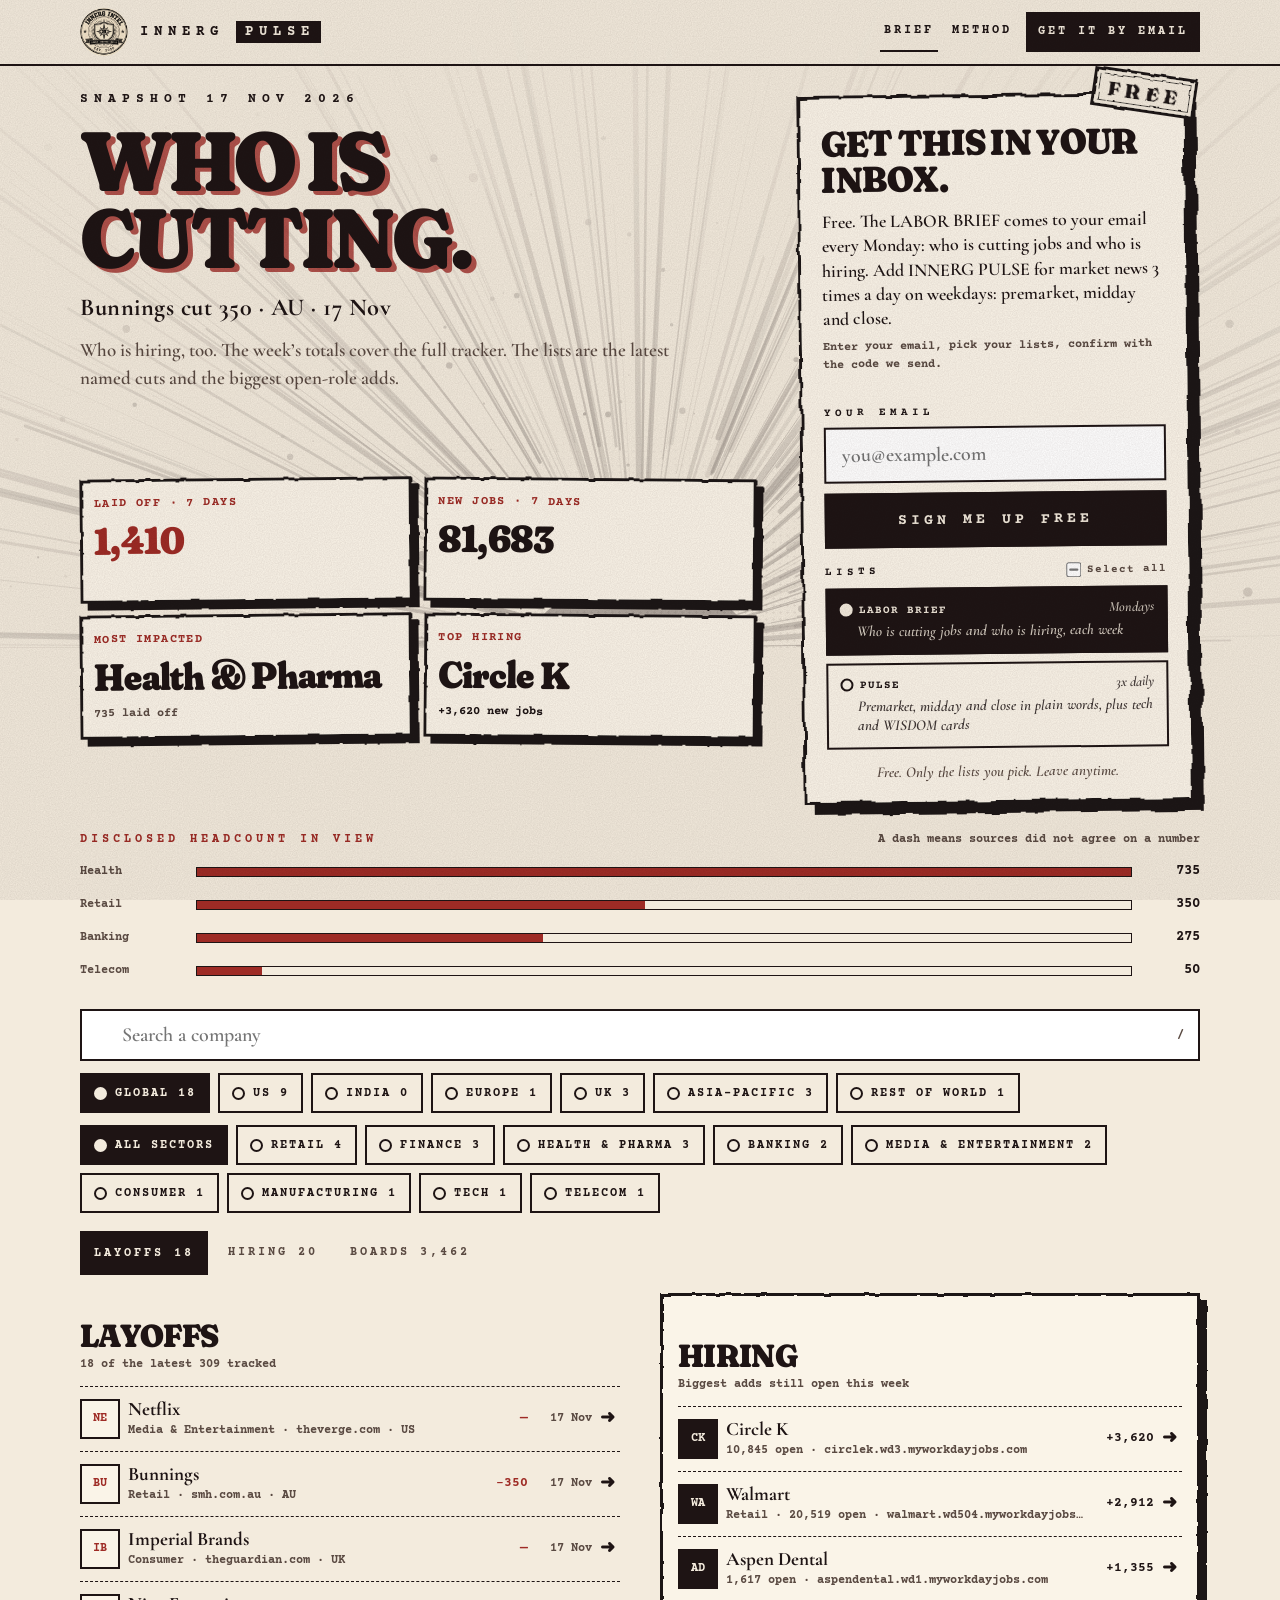
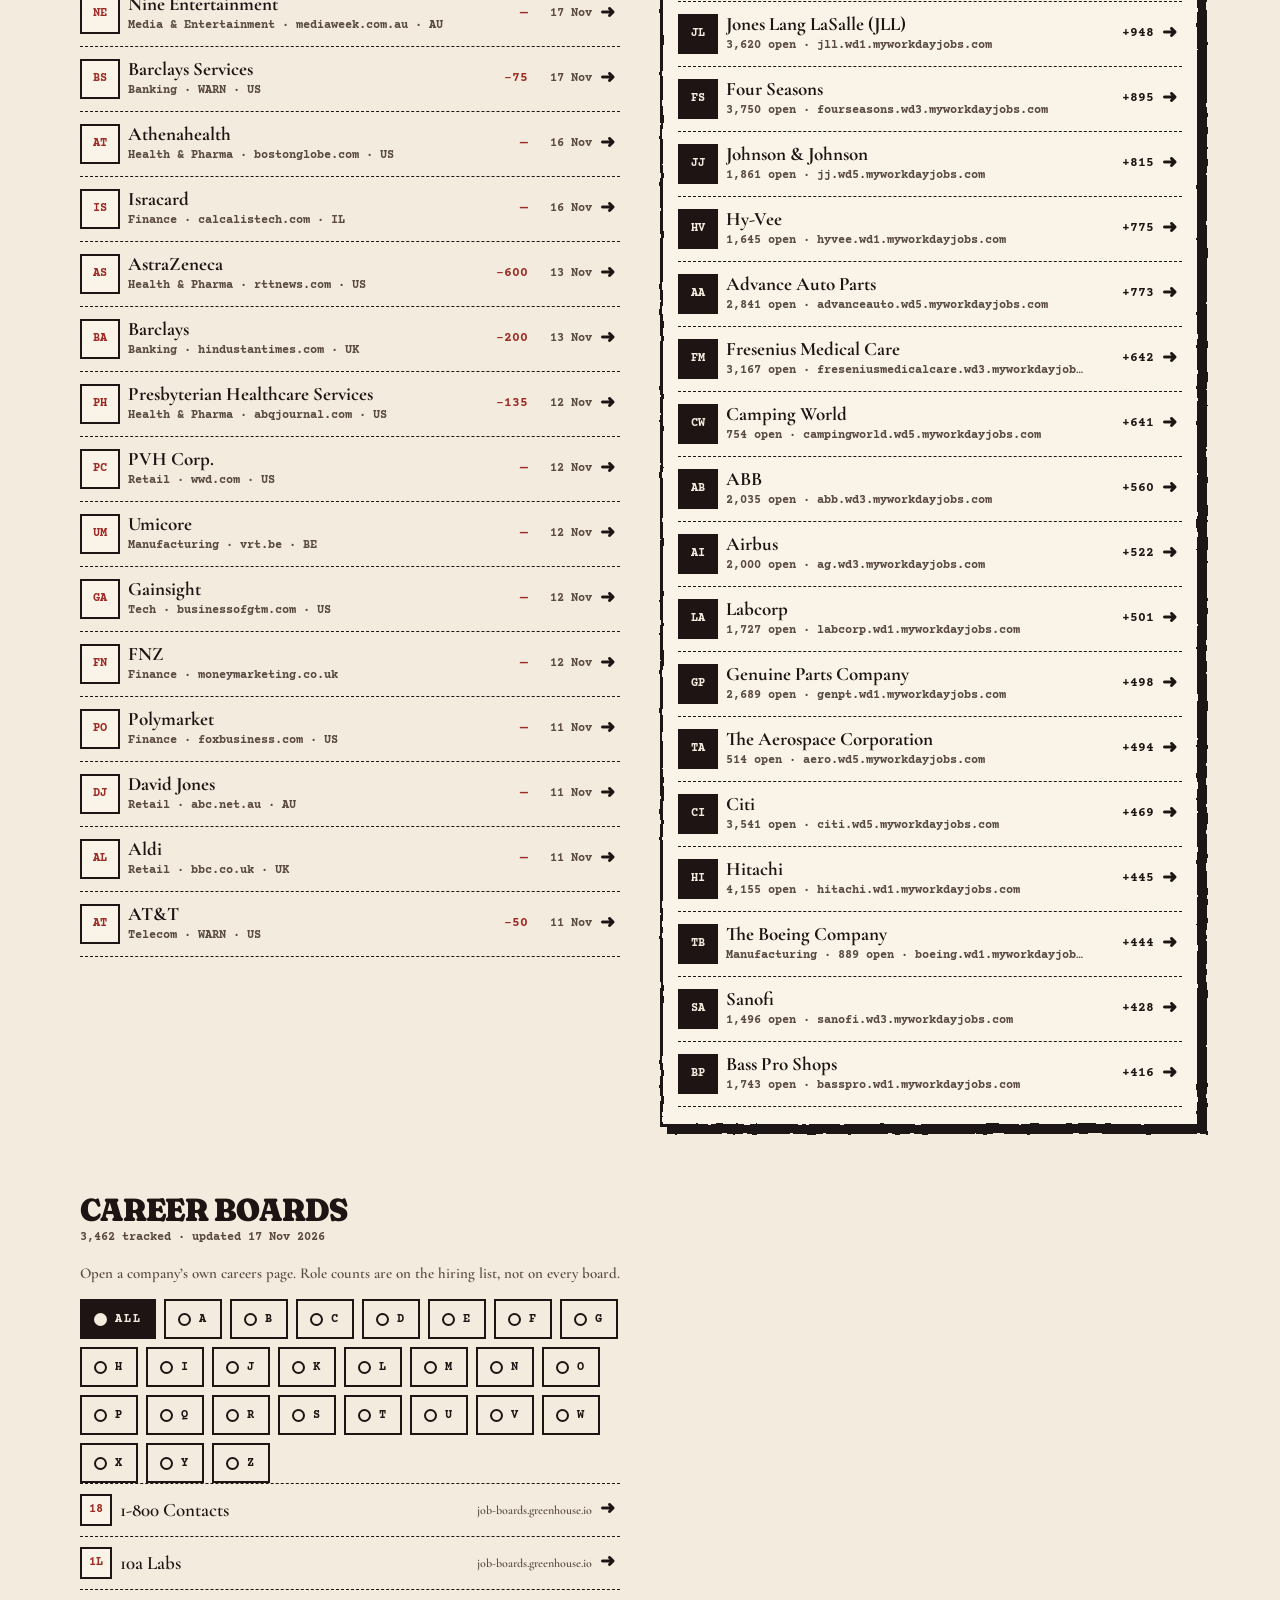
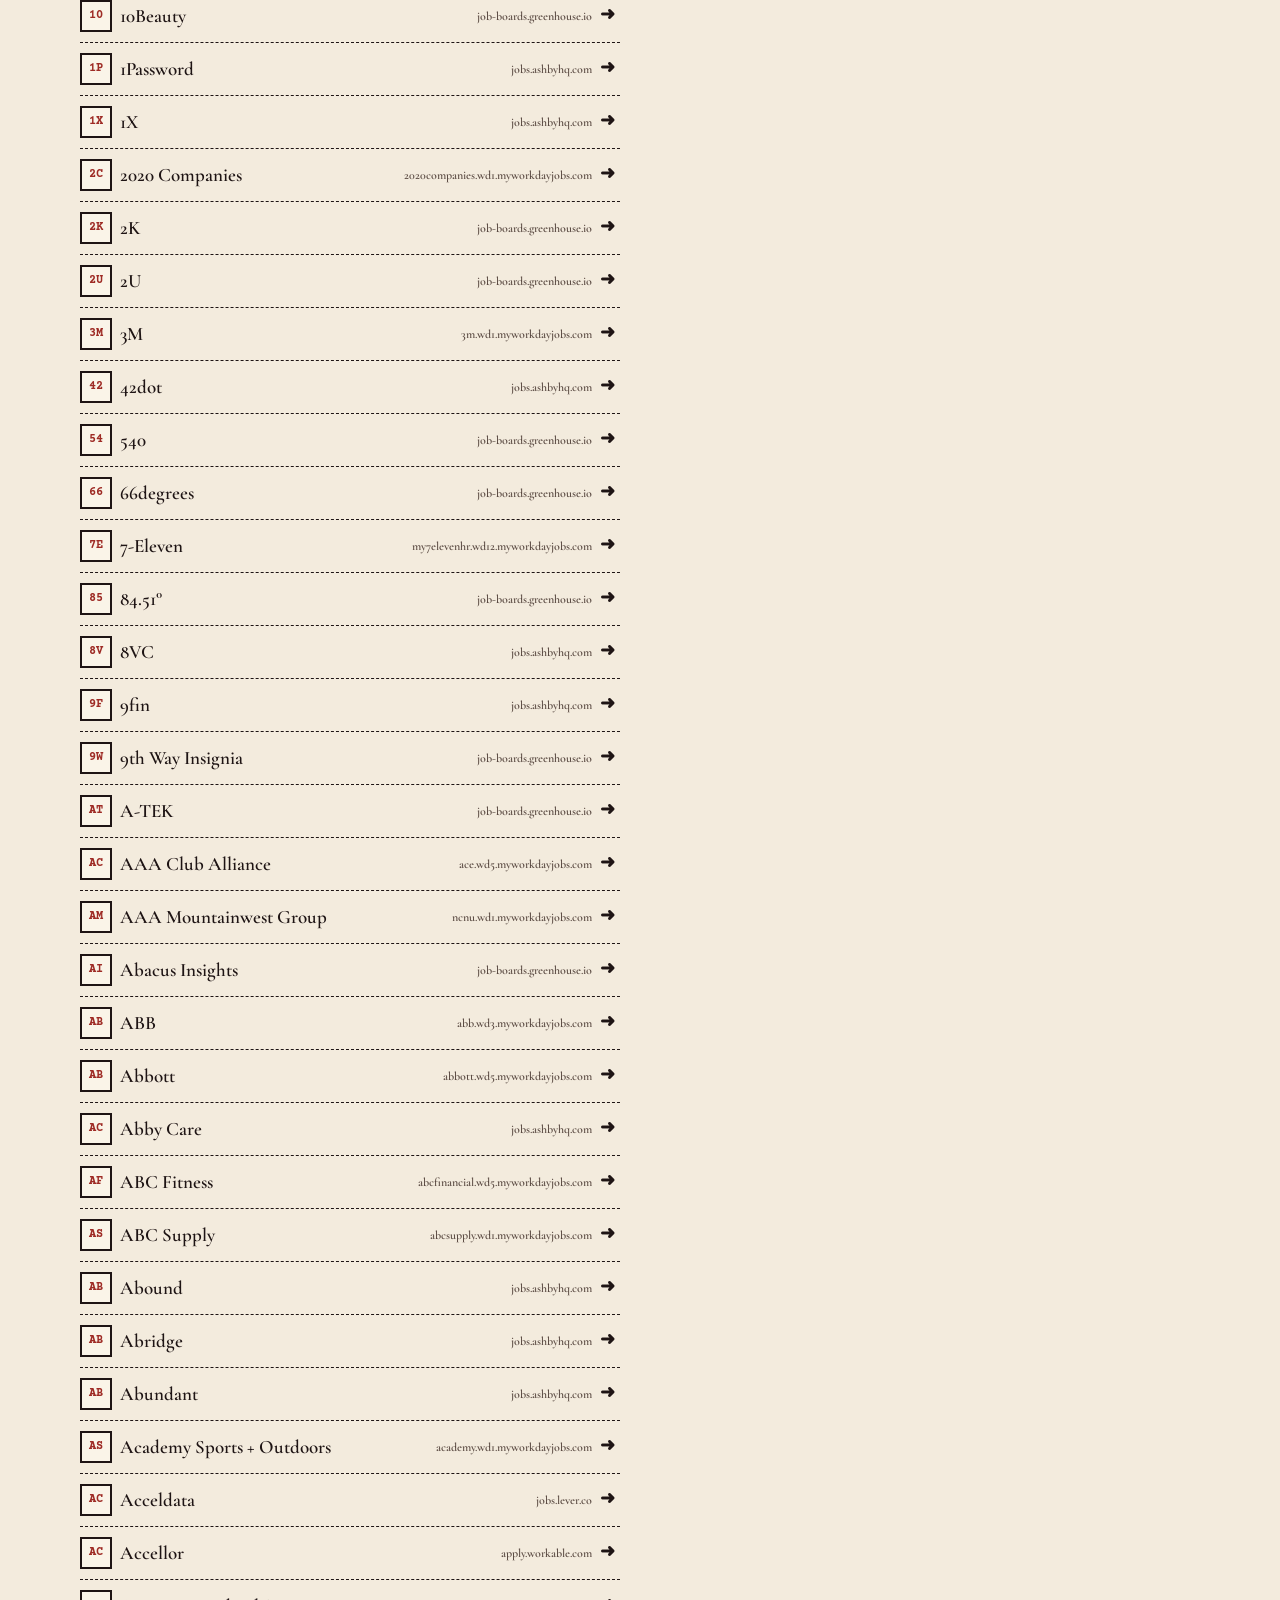
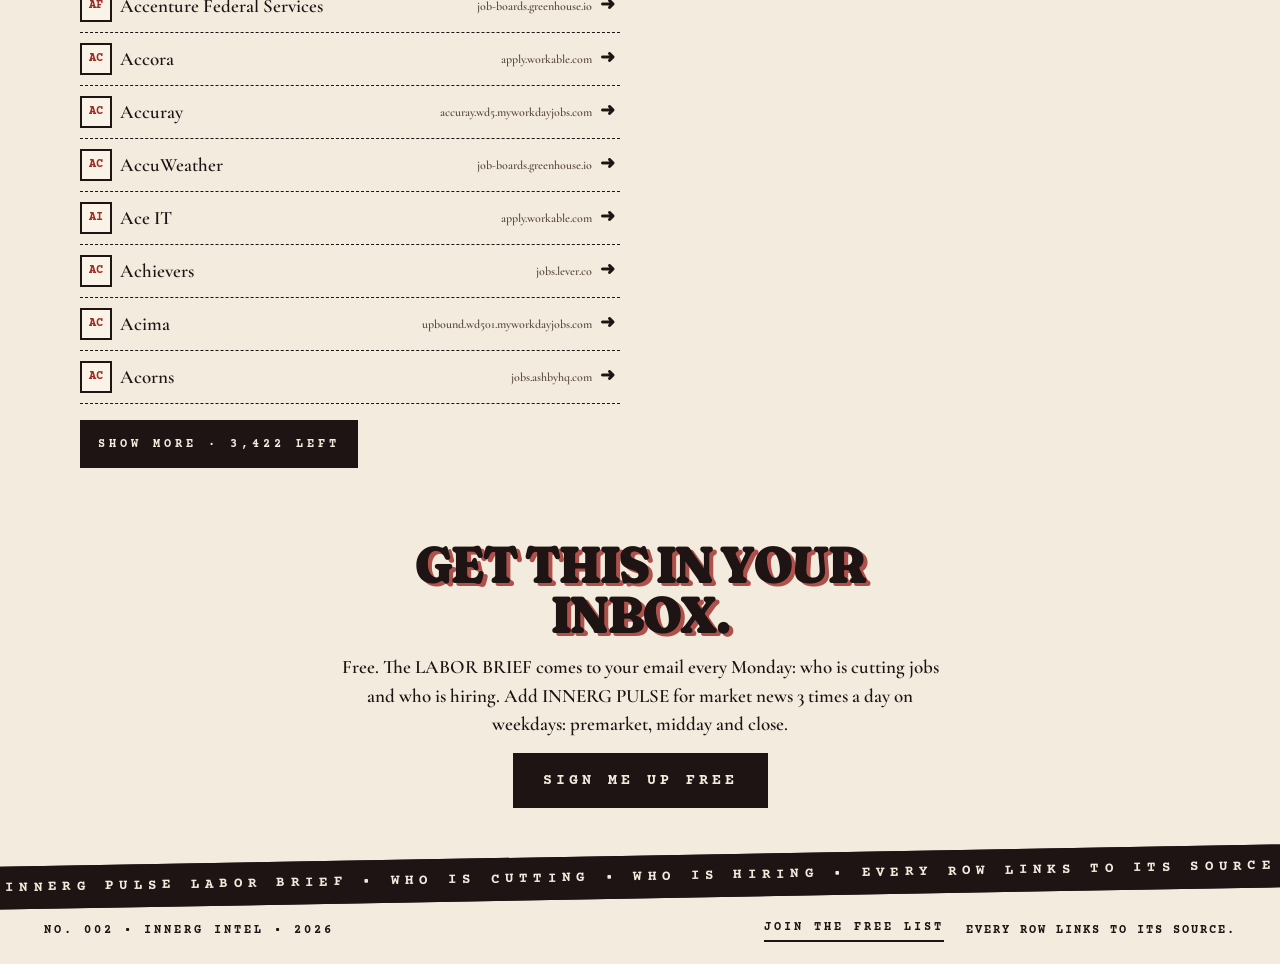
==== commit f8869ba6: "Put the whole Pulse site back on Style A v3 Drop the Nov 24 Market Desk override from the homepage a" ====
--- a/labor/index.html
+++ b/labor/index.html
@@ -12,6 +12,7 @@
   <link href="https://fonts.googleapis.com/css2?family=Fraunces:opsz,wght,SOFT@9..144,400..900,0..100&amp;family=Cormorant+Garamond:ital,wght@0,600;0,700;1,600&amp;family=Courier+Prime:wght@400;700&amp;display=swap" rel="stylesheet" />
   <link rel="stylesheet" href="./assets/site.css?v=5" />
   <link rel="stylesheet" href="./assets/labor-a.css?v=a-1" />
+  <link rel="stylesheet" href="../style-a-glyphs.css?v=g-1" />
   <script defer src="../pulse-a.js?v=a-1"></script>
   <script type="module" src="../pulse.js?v=pulse-13"></script>
   <script defer src="./assets/labor-signup.js?v=1"></script>
@@ -87,11 +88,11 @@
   </section>
   <div class="marquee" aria-hidden="true">
     <div class="mtrack">
-      <span>▶ INNERG PULSE LABOR BRIEF • WHO IS CUTTING • WHO IS HIRING • EVERY ROW LINKS TO ITS SOURCE • </span><span>▶ INNERG PULSE LABOR BRIEF • WHO IS CUTTING • WHO IS HIRING • EVERY ROW LINKS TO ITS SOURCE • </span>
+      <span><i class="mk" aria-hidden="true"></i>INNERG PULSE LABOR BRIEF • WHO IS CUTTING • WHO IS HIRING • EVERY ROW LINKS TO ITS SOURCE • </span><span><i class="mk" aria-hidden="true"></i>INNERG PULSE LABOR BRIEF • WHO IS CUTTING • WHO IS HIRING • EVERY ROW LINKS TO ITS SOURCE • </span>
     </div>
   </div>
   <footer class="foot">
-    <p class="no">INNERG INTEL • 2026</p>
+    <p class="no">No. 002 • INNERG INTEL • 2026</p>
     <p class="links"><a href="https://pulse.innergintel.study/">Join the free list</a><span class="tag">Every row links to its source.</span></p>
   </footer>
   <noscript><p class="noscript">JavaScript is required to confirm your email.</p></noscript>
--- a/style-a-glyphs.css
+++ b/style-a-glyphs.css
@@ -0,0 +1,7 @@
+/* INNERG PULSE ~ Style A glyphs drawn in CSS, never as text characters.
+   .mk is the small play marker in the ticker band. .arr is the arrow on buttons and links.
+   Both inherit the text color and are hidden from assistive tech by the markup (aria-hidden). */
+.mk{display:inline-block;width:.7em;height:.7em;margin-right:.55em;background:currentColor;clip-path:polygon(0 0,100% 50%,0 100%);vertical-align:-.04em}
+.arr{display:inline-block;width:1.1em;height:.75em;margin-left:.4em;background:currentColor;vertical-align:-.02em;
+ -webkit-mask:url("data:image/svg+xml,%3Csvg xmlns='http://www.w3.org/2000/svg' viewBox='0 0 22 15'%3E%3Cpath d='M0 7.5h19M12.5 1.5l6.5 6-6.5 6' fill='none' stroke='%23000' stroke-width='2.6' stroke-linecap='square'/%3E%3C/svg%3E") center/contain no-repeat;
+ mask:url("data:image/svg+xml,%3Csvg xmlns='http://www.w3.org/2000/svg' viewBox='0 0 22 15'%3E%3Cpath d='M0 7.5h19M12.5 1.5l6.5 6-6.5 6' fill='none' stroke='%23000' stroke-width='2.6' stroke-linecap='square'/%3E%3C/svg%3E") center/contain no-repeat}
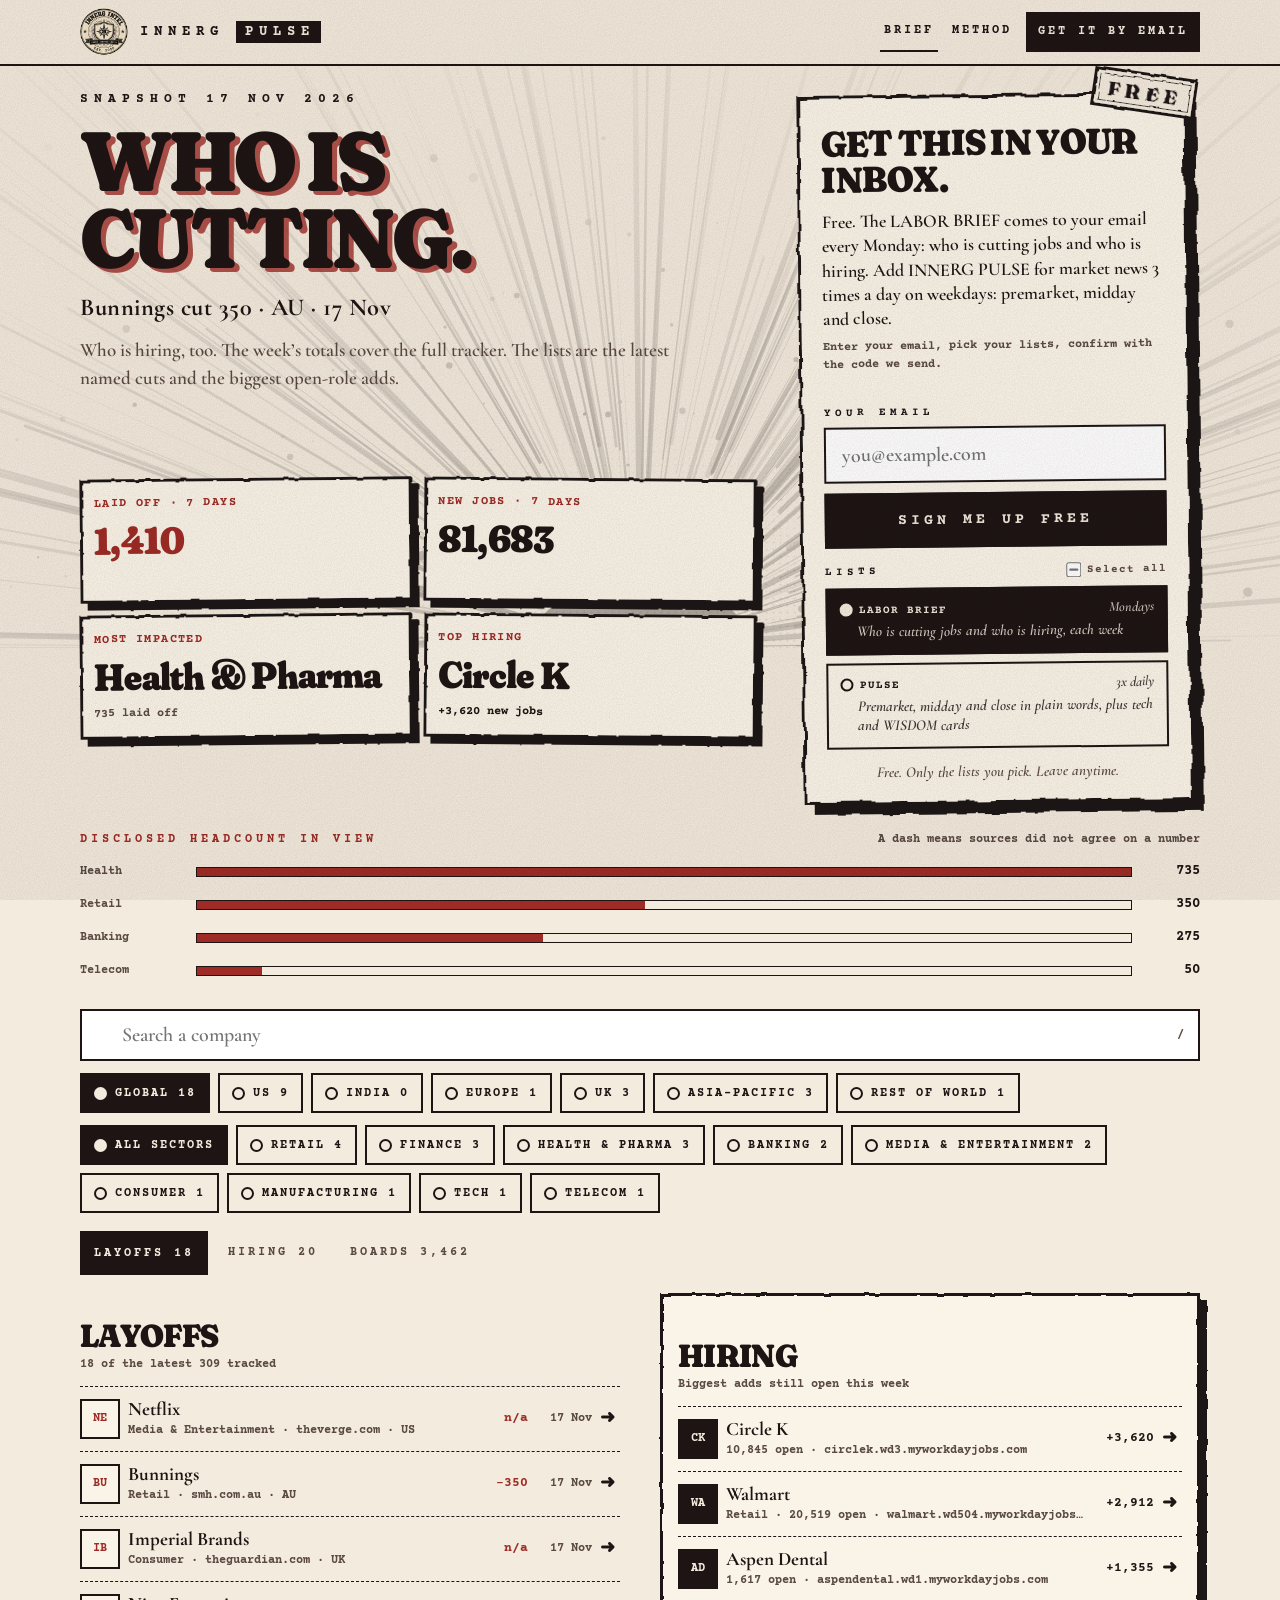
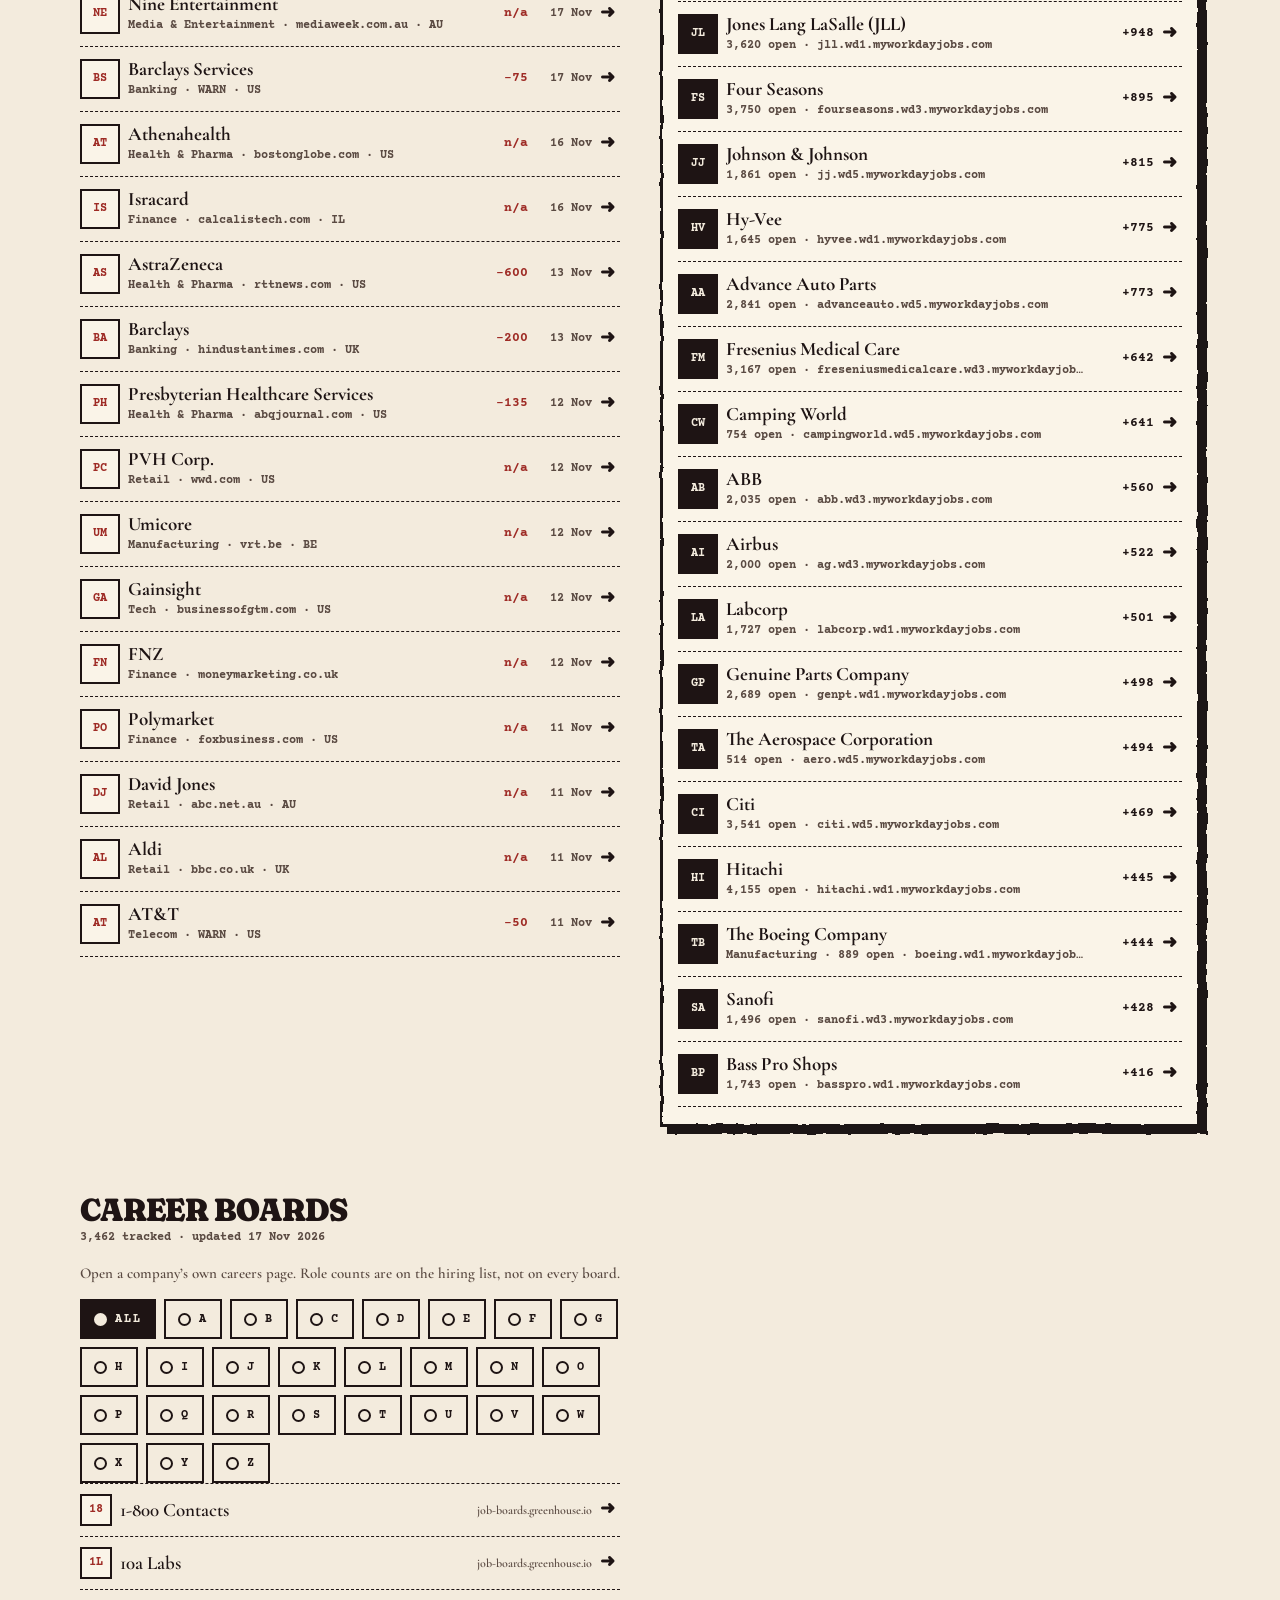
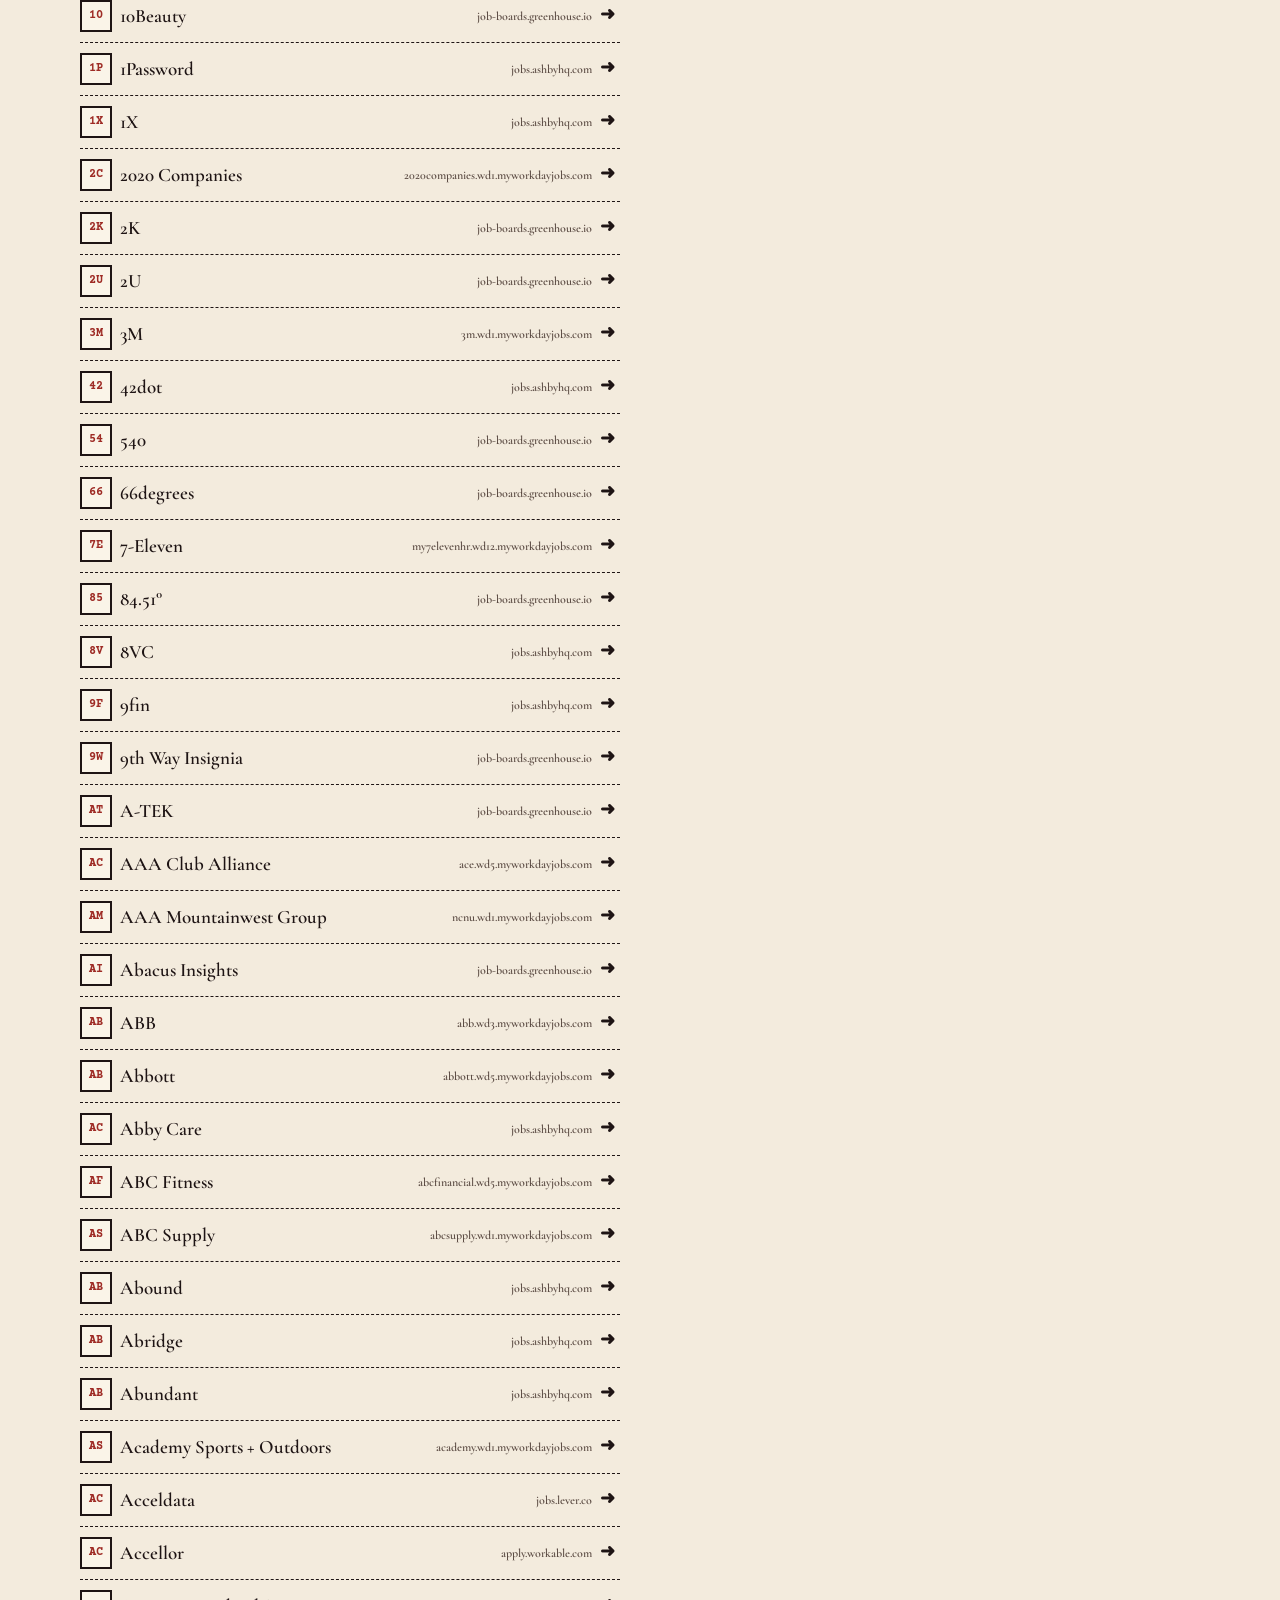
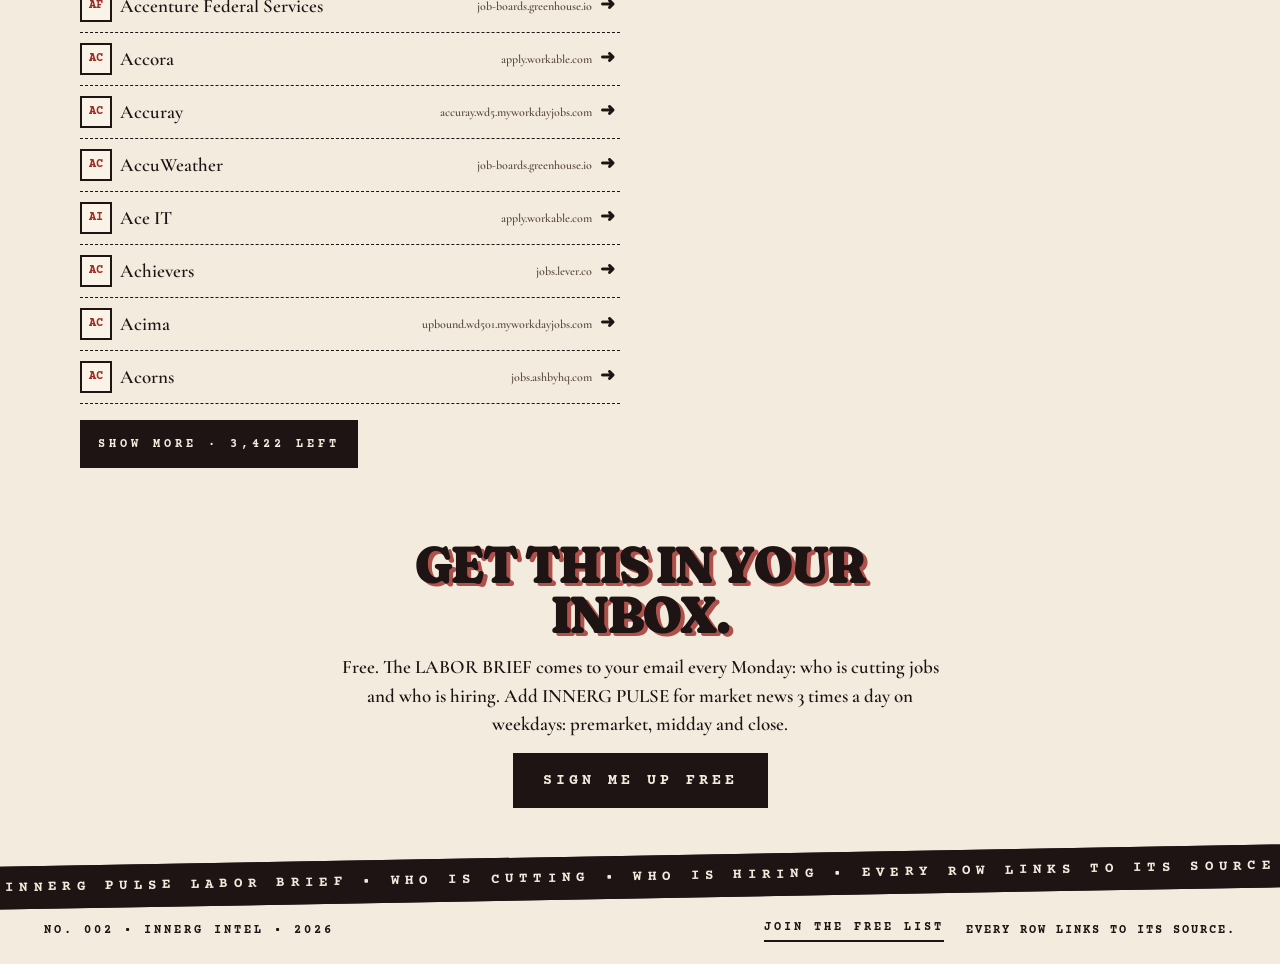
==== commit ef509159: "Show n/a instead of an em dash for a missing Labor Brief headcount" ====
--- a/labor/index.html
+++ b/labor/index.html
@@ -96,6 +96,6 @@
     <p class="links"><a href="https://pulse.innergintel.study/">Join the free list</a><span class="tag">Every row links to its source.</span></p>
   </footer>
   <noscript><p class="noscript">JavaScript is required to confirm your email.</p></noscript>
-  <script type="module" src="./assets/app.js?v=5"></script>
+  <script type="module" src="./assets/app.js?v=6"></script>
 </body>
 </html>
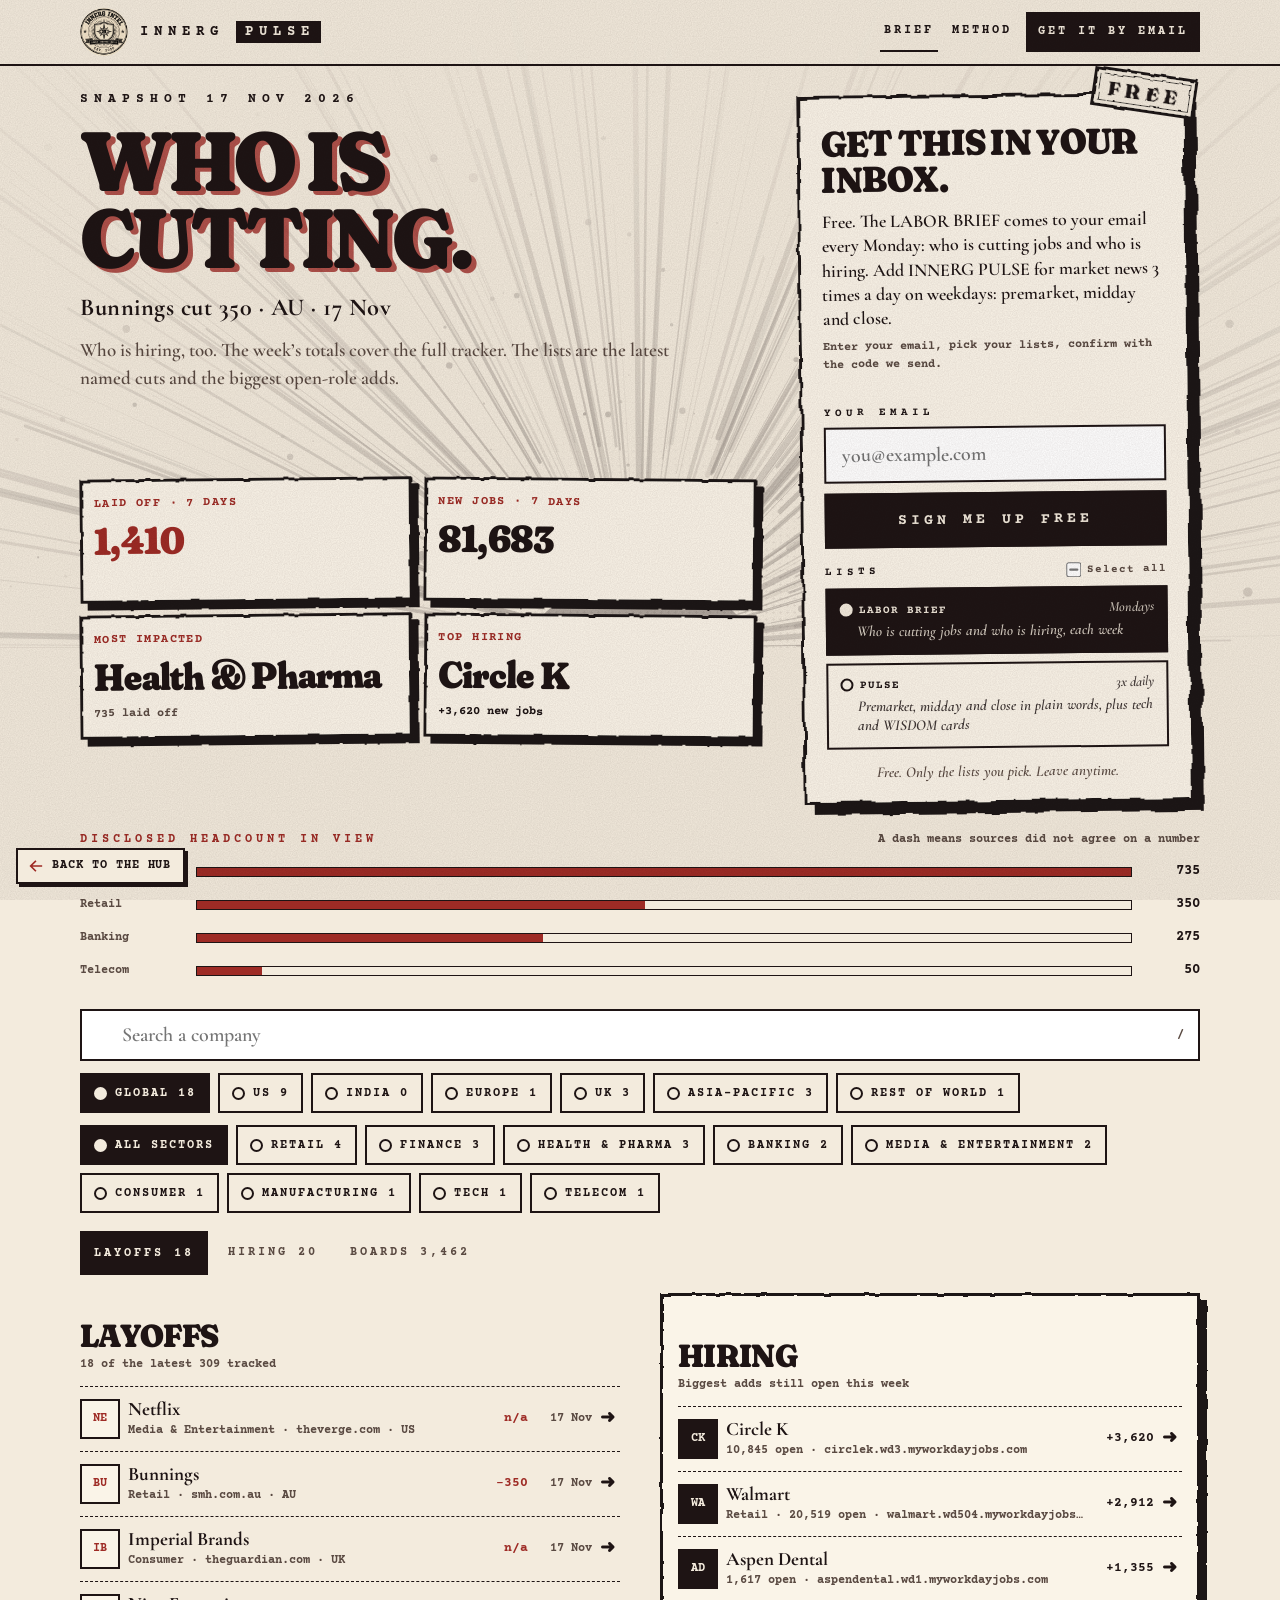
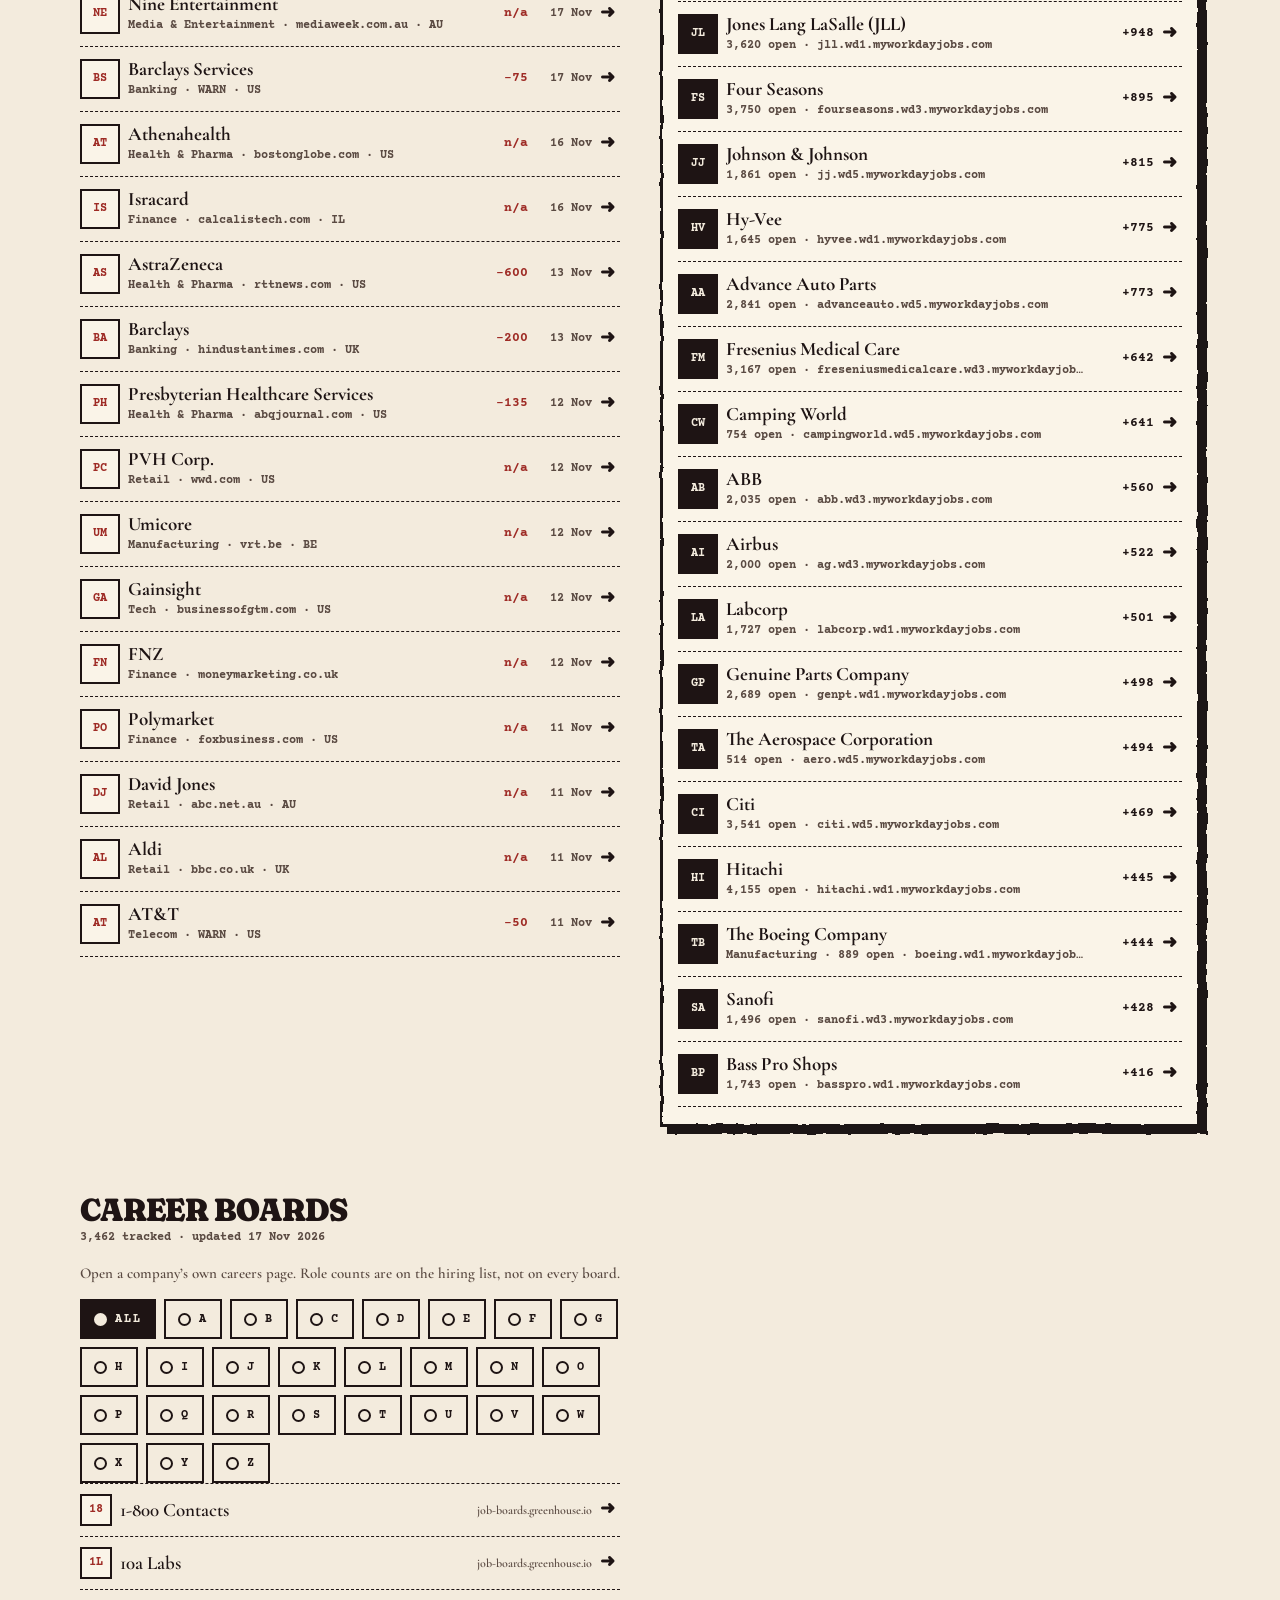
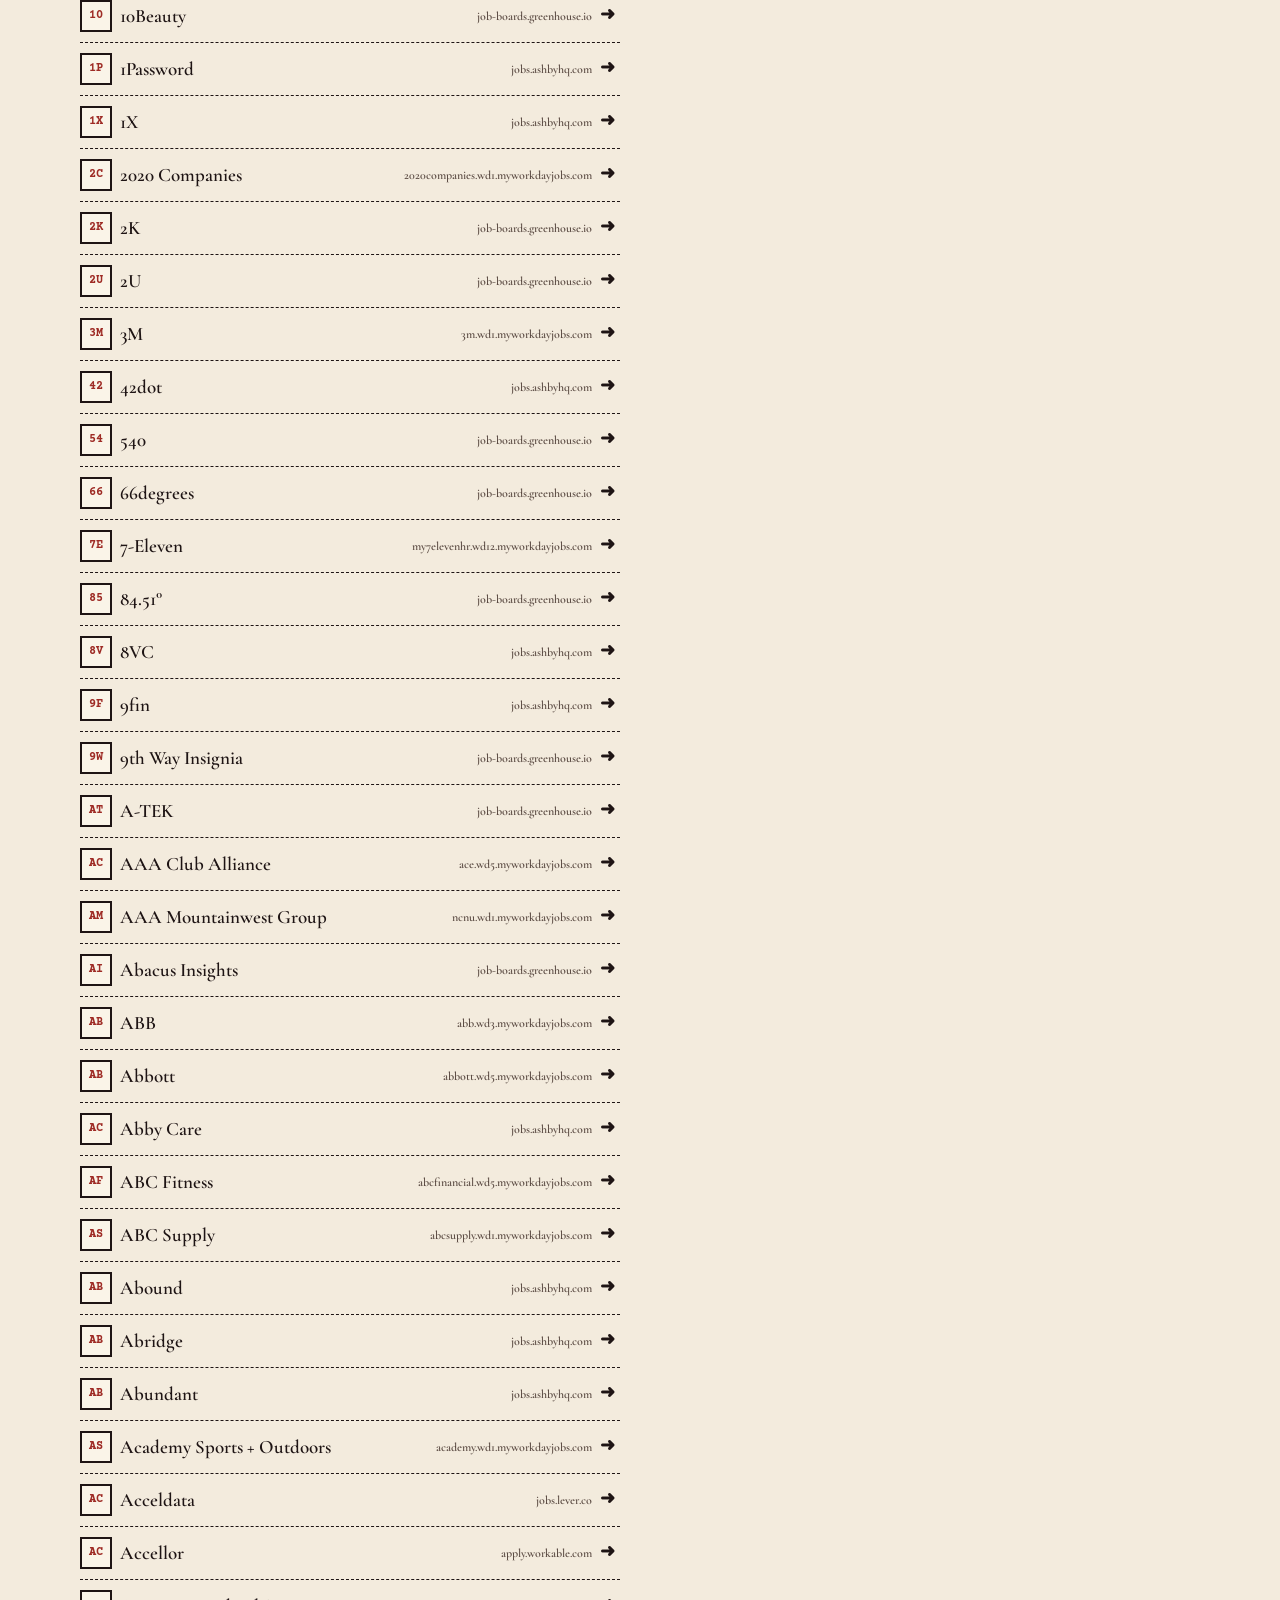
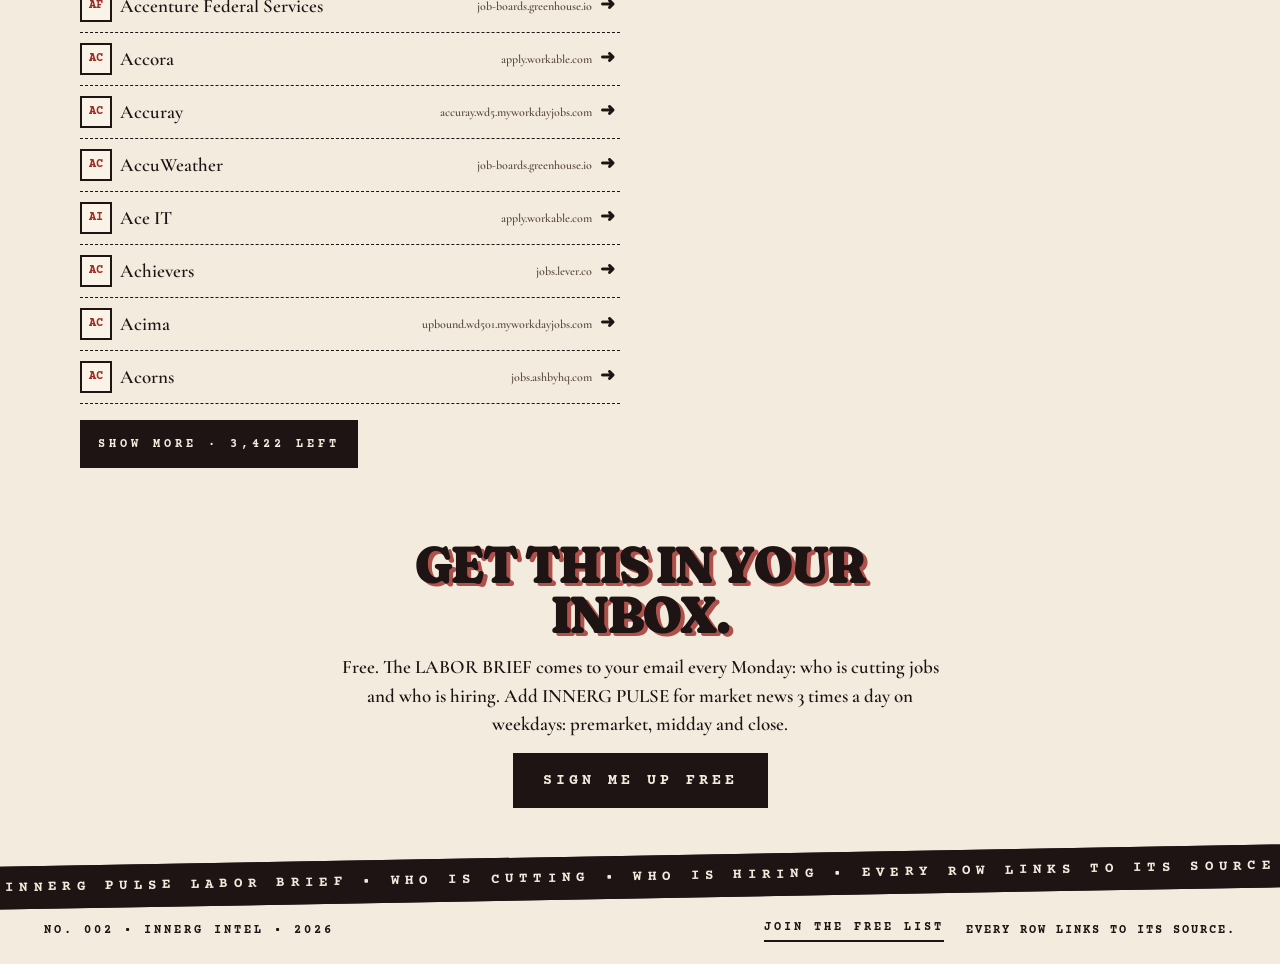
==== commit cf6f96e5: "Add Back to the hub link and scroll-to-top arrow (shared hub-nav)" ====
--- a/labor/index.html
+++ b/labor/index.html
@@ -97,5 +97,6 @@
   </footer>
   <noscript><p class="noscript">JavaScript is required to confirm your email.</p></noscript>
   <script type="module" src="./assets/app.js?v=6"></script>
+<script src="../hub-nav.js" defer></script>
 </body>
 </html>
